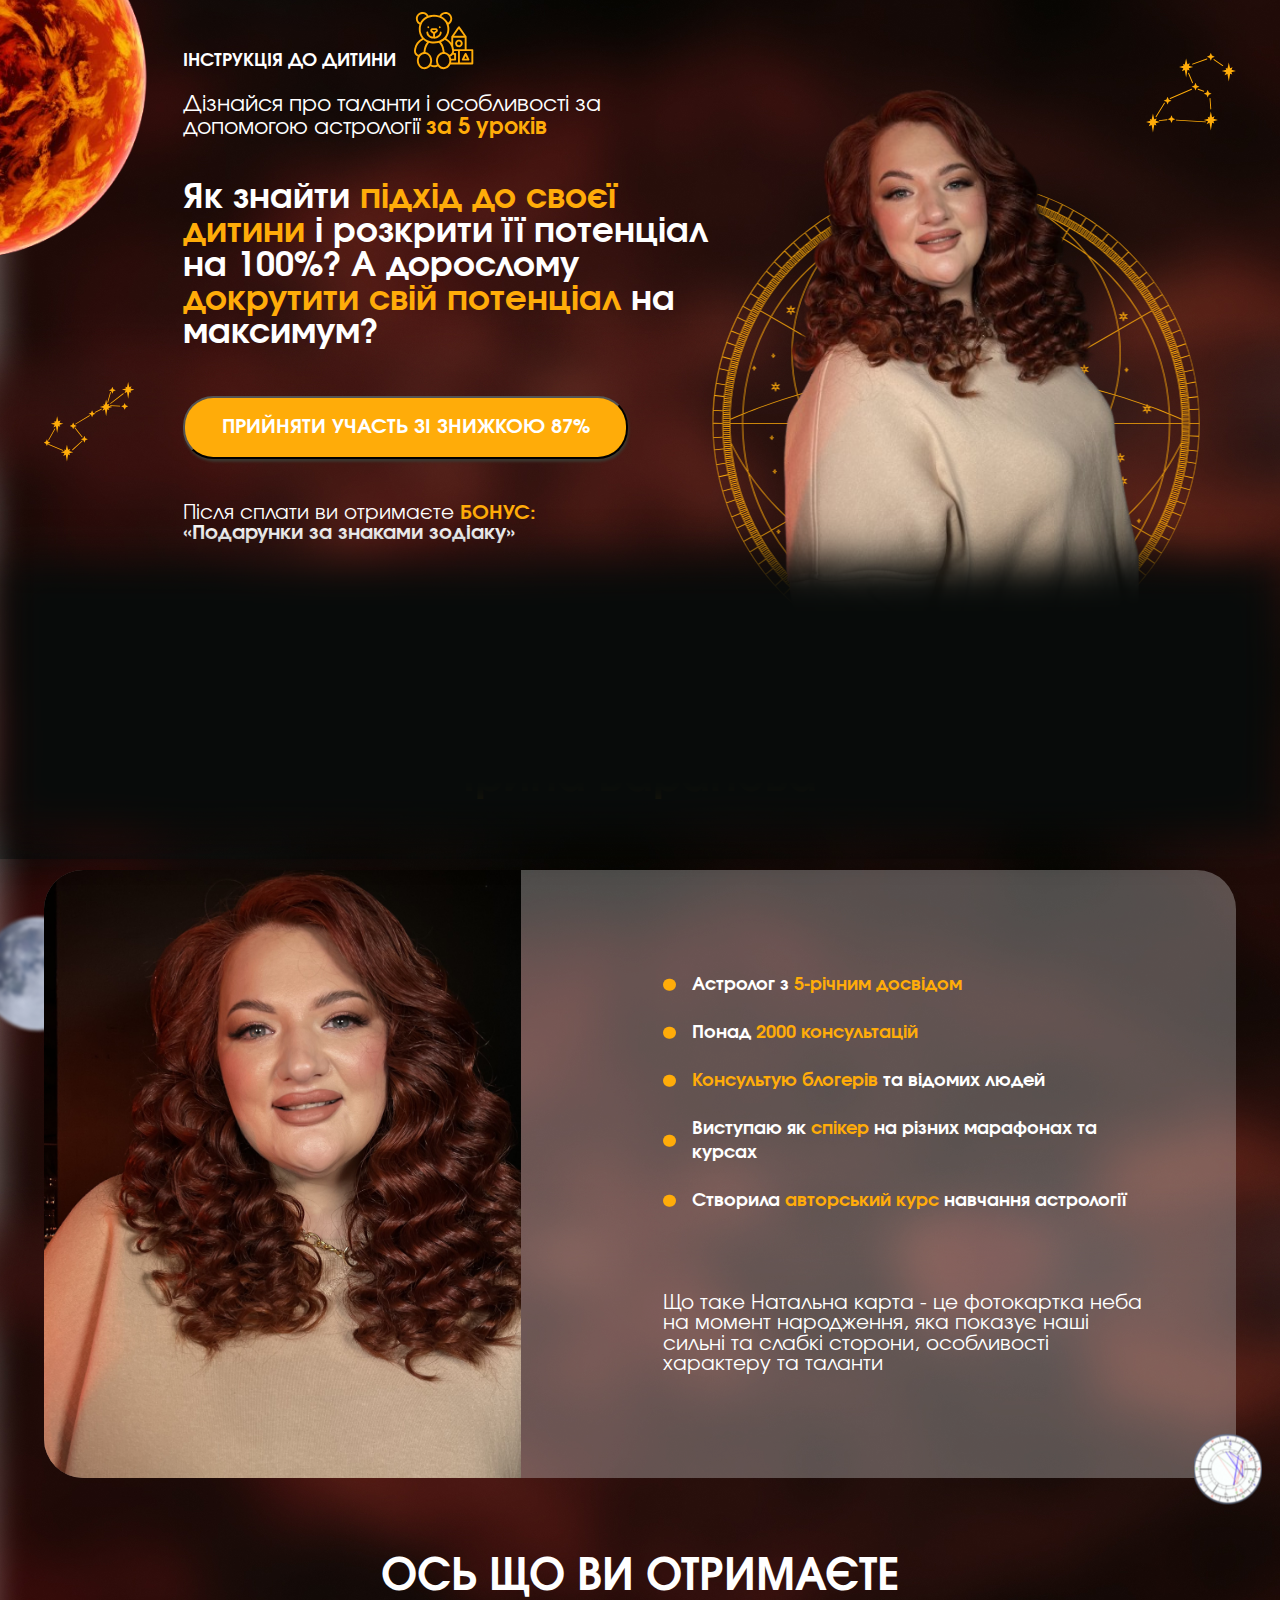
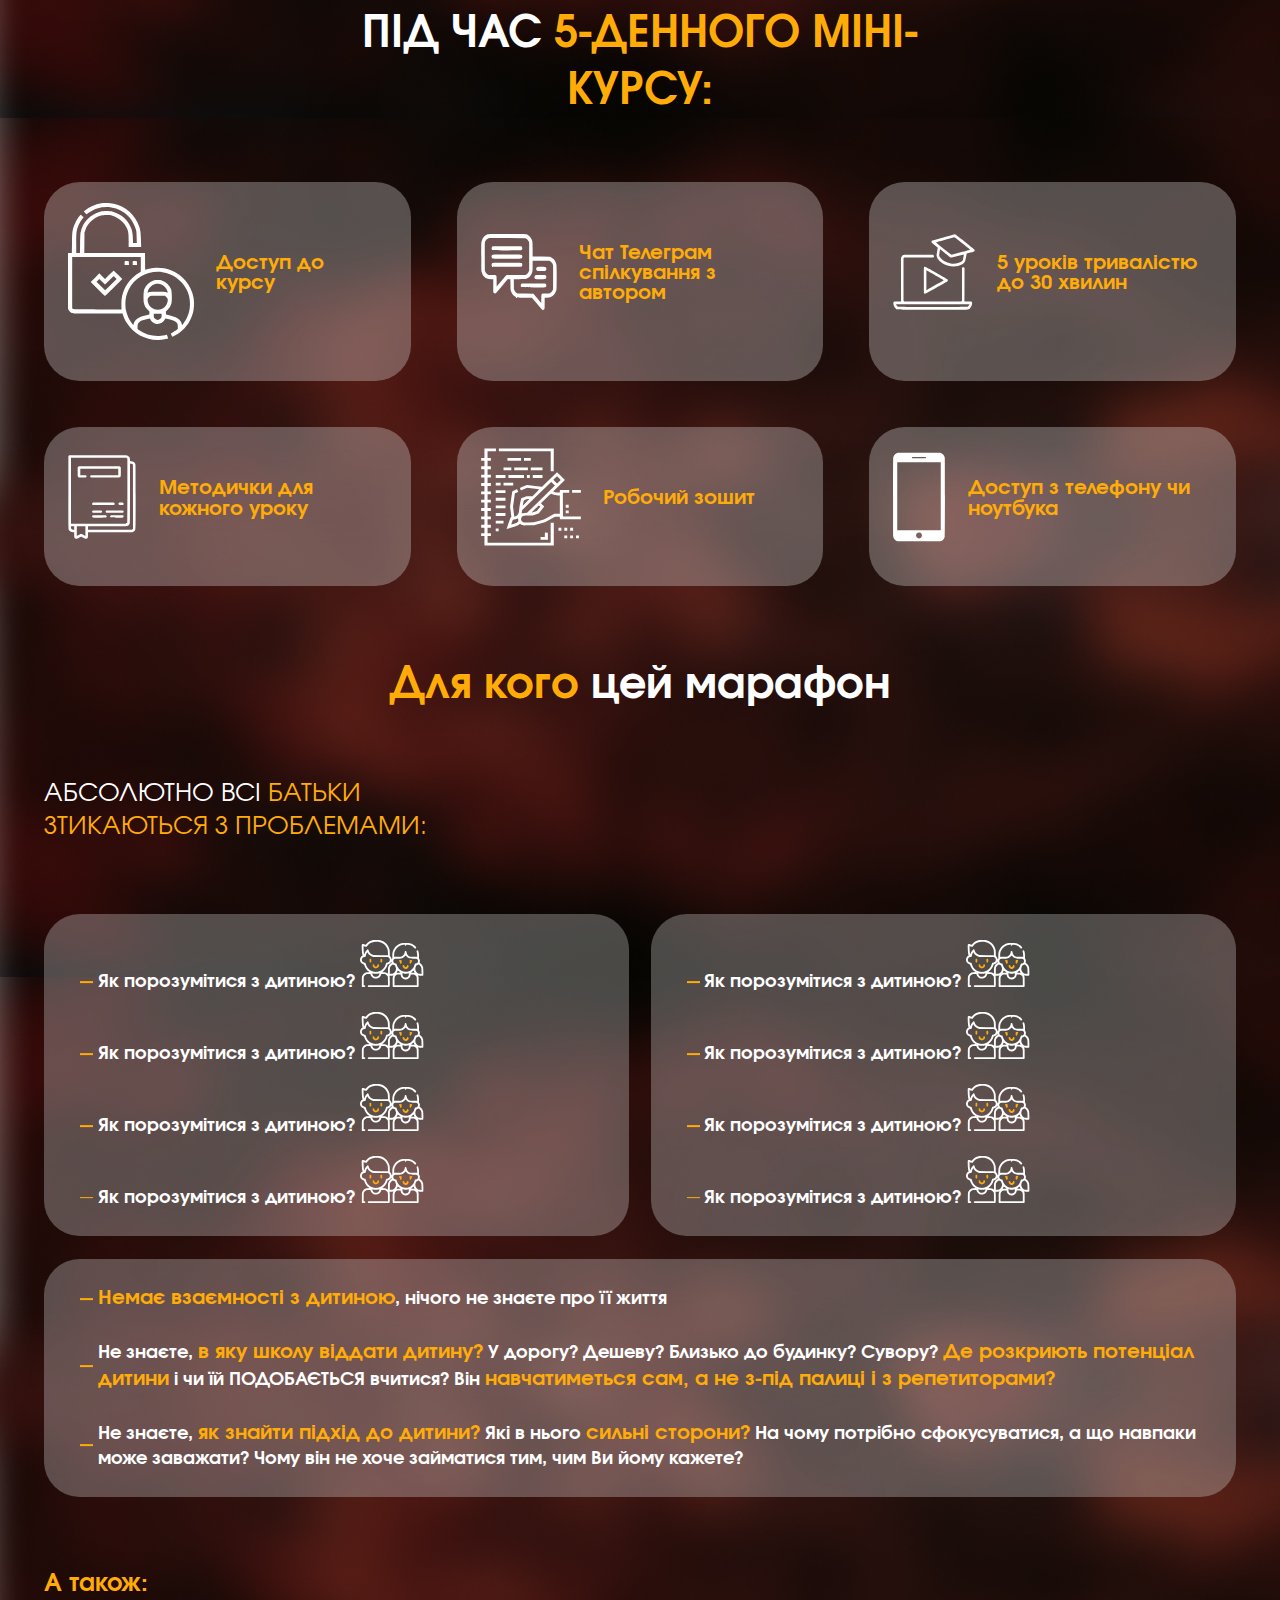
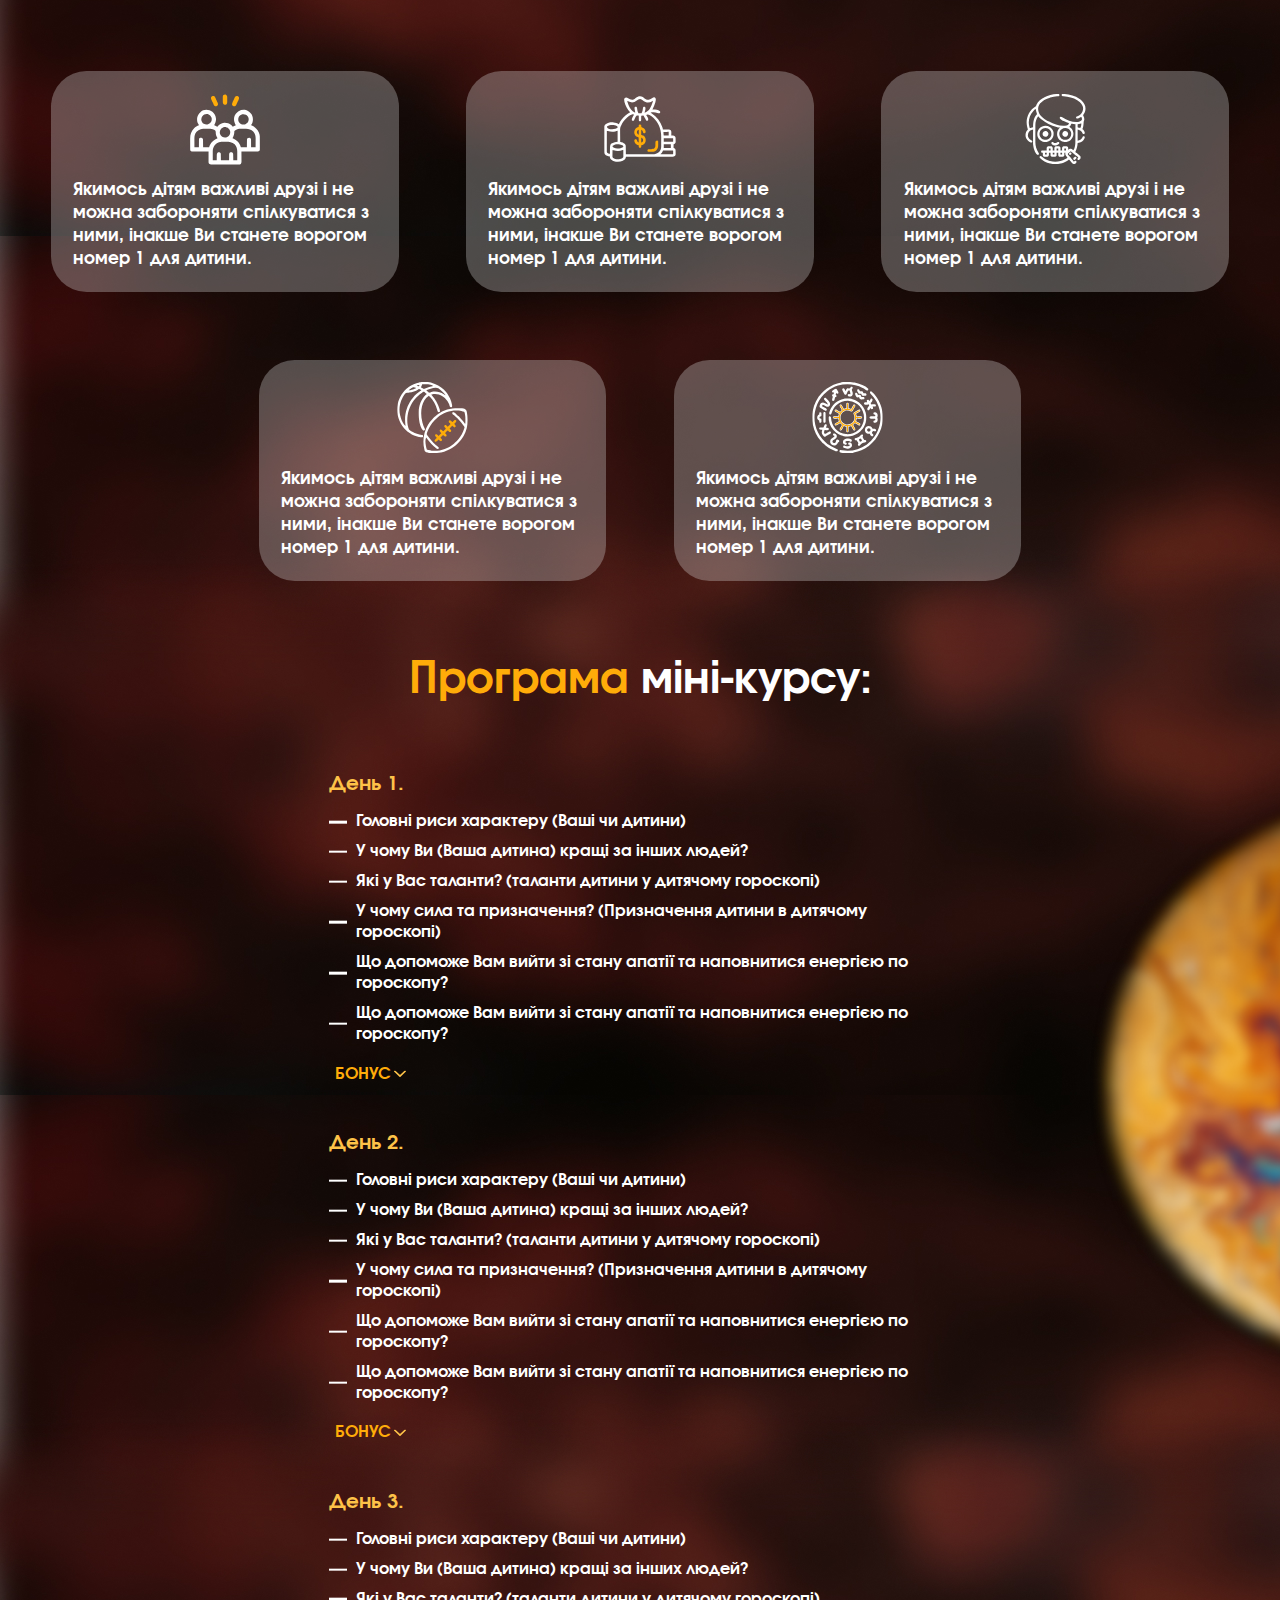
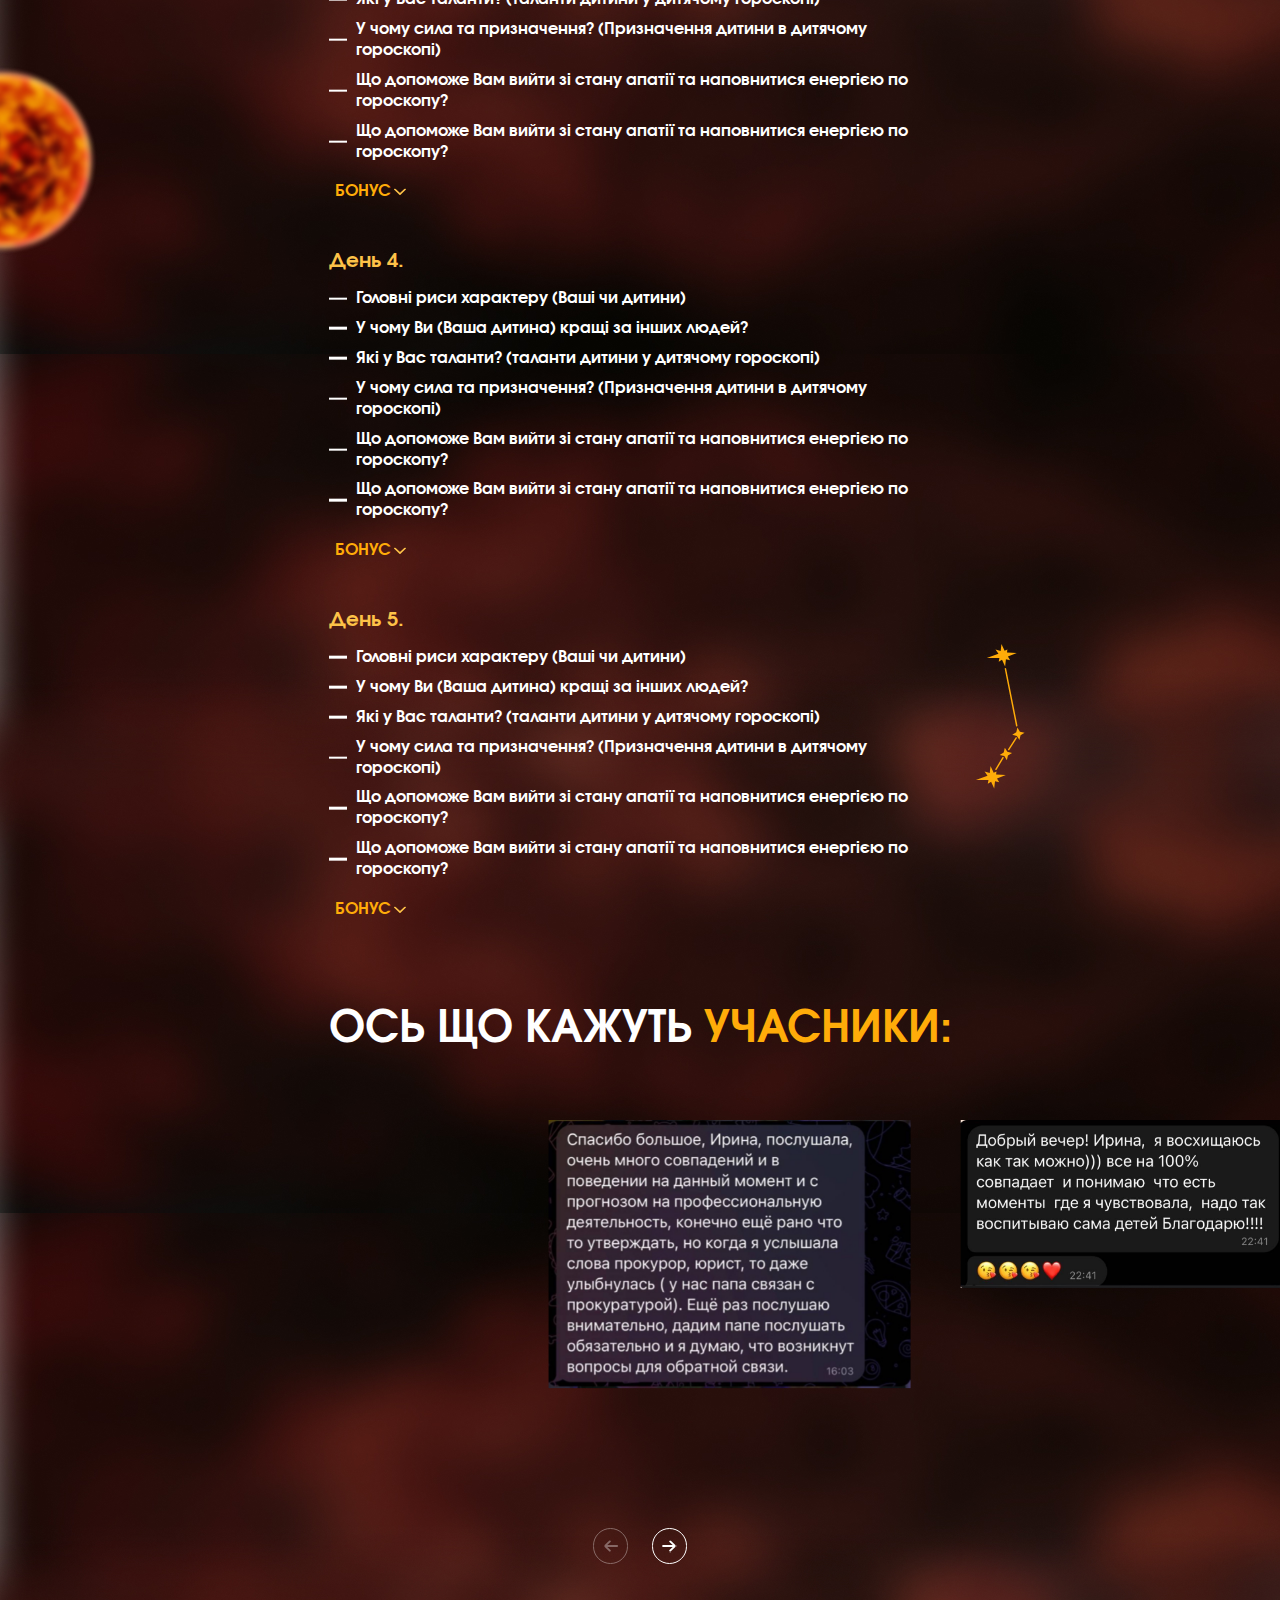
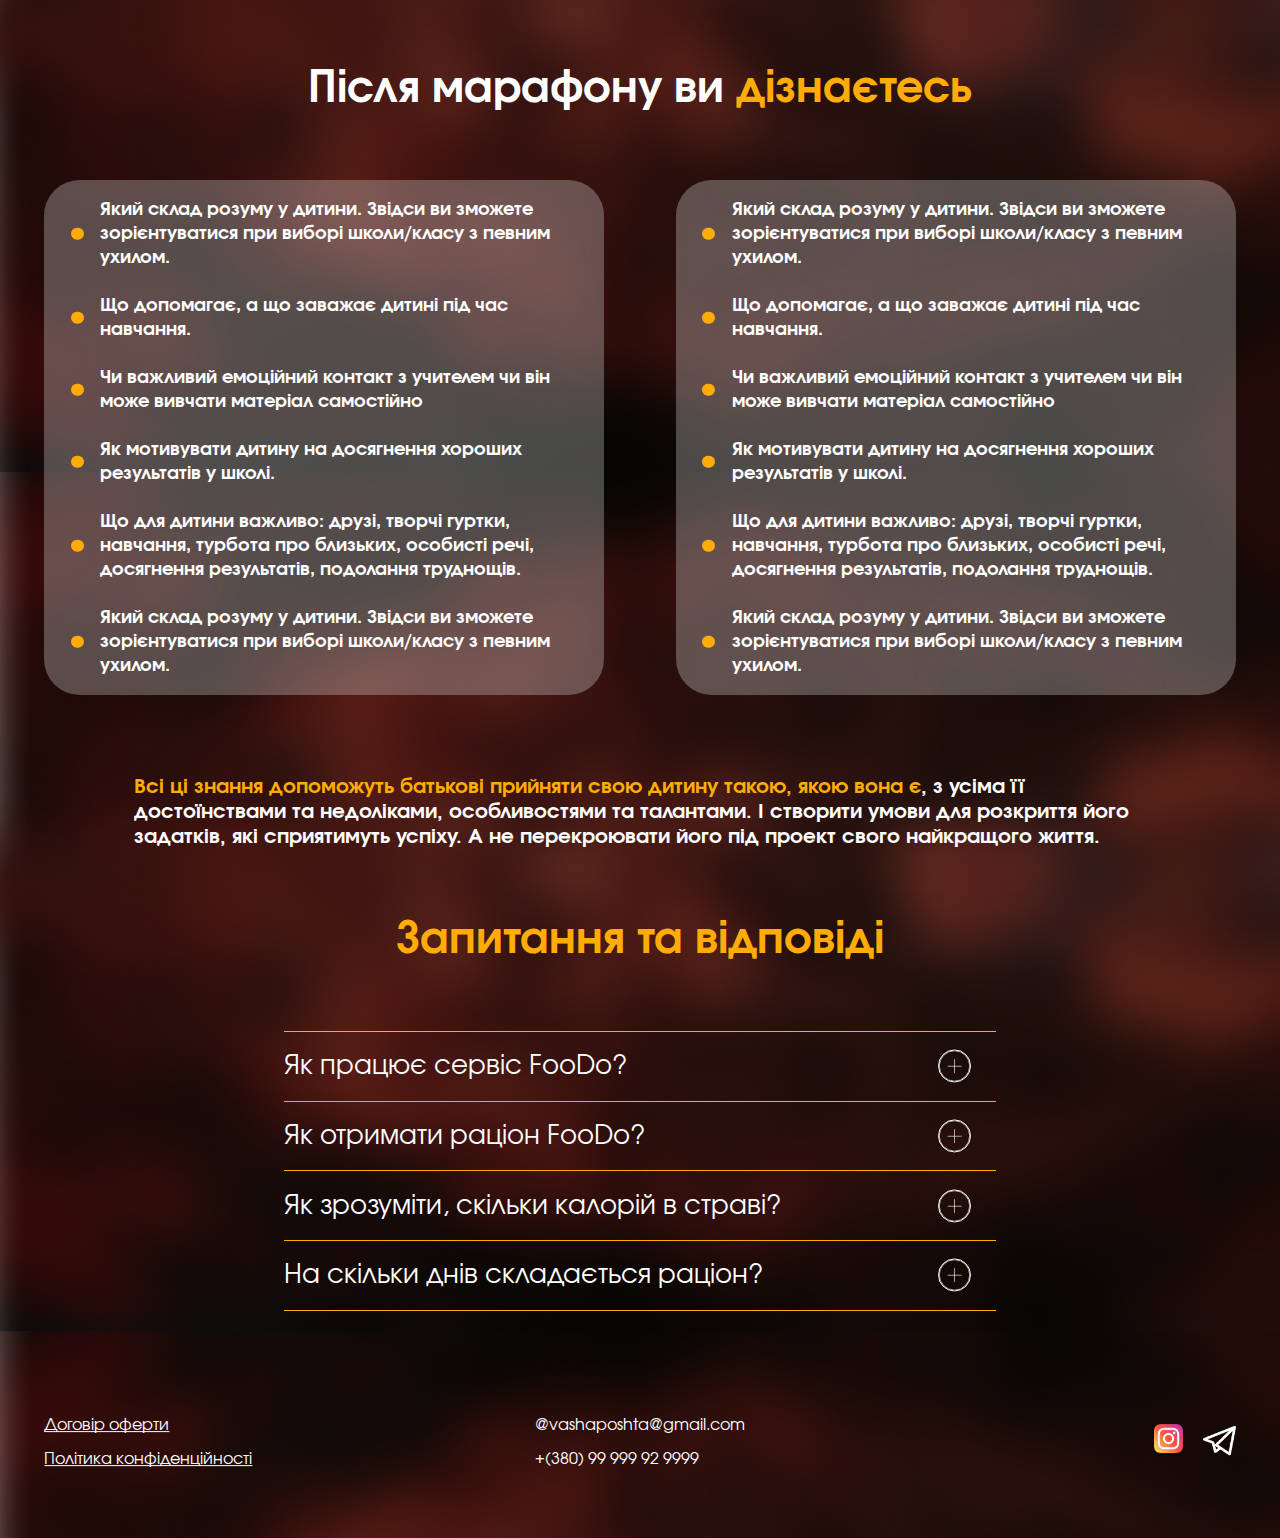
==== index.html @ 83df4f1c "astro site" ====
<!DOCTYPE html>
<html lang="ua">

<head>
    <meta charset="UTF-8">
    <meta name="viewport" content="width=device-width, initial-scale=1.0">
    <title>Як не заїдати емоції?</title>
    <link rel="stylesheet" href="./css/swiper.css">
    <link rel="stylesheet" href="./css/style.css">
</head>

<body>
    <div class="wrapper">

        <main class="main">
            <section class="head">
                <div class="container head__container">
                    <div class="head__content">
                        <div class="head__content-left">
                            <div class="head__content-left__top-text">
                                <span>
                                    Інструкція до дитини
                                </span>
                                <p>
                                    Дізнайся про таланти і особливості за допомогою астрології <strong>за 5
                                        уроків</strong>
                                </p>
                            </div>

                            <h1 class="head__title">
                                Як знайти <strong>підхід до своєї дитини</strong> і розкрити її потенціал на 100%?
                                А дорослому <strong>докрутити свій потенціал</strong> на максимум?
                            </h1>
                            <div class="button__wrapper head__button-wrapper head__button-wrapper--desk">
                                <button class="btn head__link-desk head__btn button--popup">
                                    ПРИЙНЯТИ УЧАСТЬ ЗІ ЗНИЖКОЮ 87%
                                </button>
                            </div>
                            <p class="head__bottom-content__text--desk">
                                Після сплати ви отримаєте <span>БОНУС:</span>
                                <strong>«Подарунки за знаками зодіаку»</strong>
                            </p>
                        </div>
                        <div class="head__content-right">
                            <img class="head__content-img" src="./img/head/photo.png" alt="bannerImg">
                        </div>
                    </div>
                    <div class="head__content-bottom__mobile">
                        <div class="button__wrapper head__button-wrapper head__button-wrapper--mobile">
                            <button class="btn head__link-desk head__btn button--popup">
                                ПРИЙНЯТИ УЧАСТЬ ЗІ ЗНИЖКОЮ 87%
                            </button>
                        </div>
                        <p class="head__bottom-content__text--mobile">
                            Після сплати ви отримаєте <span>БОНУС:</span>
                            <strong>«Подарунки за знаками зодіаку»</strong>
                        </p>
                    </div>
                </div>
            </section>
            <section id="about" class="about">
                <div class="container about__container">
                    <h2 class="title about__title ">
                        Автор курсу:
                        <strong>
                            Ірина Баранова
                        </strong>
                    </h2>
                    <div class="about__content">
                        <div class="about__content-left">
                            <img class="about__content-img" src="./img/about/IMG_0720 (1)-min.jpg" alt="who Img">
                        </div>
                        <div class="about__content-right">
                            <ul class="about__list">
                                <li class="about__list-item">
                                    Астролог з <strong>5-річним досвідом</strong>
                                </li>
                                <li class="about__list-item">
                                    Понад <strong>2000 консультацій</strong>
                                </li>
                                <li class="about__list-item">
                                    <strong>Консультую блогерів</strong> та відомих людей
                                </li>
                                <li class="about__list-item">
                                    Виступаю як <strong>спікер</strong> на різних марафонах та курсах
                                </li>
                                <li class="about__list-item">
                                    Створила <strong>авторський курс</strong> навчання астрології
                                </li>
                            </ul>
                            <p>
                                Що таке Натальна карта - це фотокартка неба на момент народження, яка показує наші
                                сильні та слабкі сторони, особливості характеру та таланти
                            </p>
                        </div>
                    </div>
                </div>
            </section>
            <section class="result">
                <div class="container result__container">
                    <h2 class="title result__title">
                        ОСЬ ЩО ВИ ОТРИМАЄТЕ ПІД ЧАС <strong>5-ДЕННОГО МІНІ-КУРСУ:</strong>
                    </h2>
                    <ul class="result__list">
                        <li class="result__list-item">
                            <div class="result__list-item__img">
                                <img src="./img/result/result1.svg" alt="icon">
                            </div>
                            <h4 class="result__list-item__title">
                                Доступ до курсу
                            </h4>
                        </li>
                        <li class="result__list-item">
                            <div class="result__list-item__img">
                                <img src="./img/result/result2.svg" alt="icon">
                            </div>
                            <h4 class="result__list-item__title">
                                Чат Телеграм спілкування з автором
                            </h4>
                        </li>
                        <li class="result__list-item">
                            <div class="result__list-item__img">
                                <img src="./img/result/result3.svg" alt="icon">
                            </div>
                            <h4 class="result__list-item__title">
                                5 уроків тривалістю до 30 хвилин
                            </h4>
                        </li>
                        <li class="result__list-item">
                            <div class="result__list-item__img">
                                <img src="./img/result/result4.svg" alt="icon">
                            </div>
                            <h4 class="result__list-item__title">
                                Методички для кожного уроку
                            </h4>
                        </li>
                        <li class="result__list-item">

                            <div class="result__list-item__img">
                                <img src="./img/result/result5.svg" alt="icon">
                            </div>
                            <h4 class="result__list-item__title">
                                Робочий зошит
                            </h4>
                        </li>
                        <li class="result__list-item">

                            <div class="result__list-item__img">
                                <img src="./img/result/result6.svg" alt="icon">
                            </div>
                            <h4 class="result__list-item__title">
                                Доступ з телефону чи ноутбука
                            </h4>
                        </li>
                    </ul>
                </div>
            </section>
            <section class="who ">
                <div class="container who__container">
                    <h2 class="title">
                        <strong>Для кого</strong> цей марафон
                    </h2>
                    <p class="who__text-top">
                        АБСОЛЮТНО ВСІ <strong>БАТЬКИ ЗТИКАЮТЬСЯ З <span>ПРОБЛЕМАМИ:</span></strong>
                    </p>
                    <div class="who__content">
                        <div class="who__content-block">
                            <ul class="who__content-block-list">
                                <li>
                                    <span>
                                        Як порозумітися з дитиною?
                                    </span>
                                    <img src="./img/problems/problems1.svg" alt="icon">
                                </li>
                                <li>
                                    <span>
                                        Як порозумітися з дитиною?
                                    </span>
                                    <img src="./img/problems/problems1.svg" alt="icon">
                                </li>
                                <li>
                                    <span>
                                        Як порозумітися з дитиною?
                                    </span>
                                    <img src="./img/problems/problems1.svg" alt="icon">
                                </li>
                                <li>
                                    <span>
                                        Як порозумітися з дитиною?
                                    </span>
                                    <img src="./img/problems/problems1.svg" alt="icon">
                                </li>
                            </ul>
                        </div>
                        <div class="who__content-block">
                            <ul class="who__content-block-list">
                                <li>
                                    <span>
                                        Як порозумітися з дитиною?
                                    </span>
                                    <img src="./img/problems/problems1.svg" alt="icon">
                                </li>
                                <li>
                                    <span>
                                        Як порозумітися з дитиною?
                                    </span>
                                    <img src="./img/problems/problems1.svg" alt="icon">
                                </li>
                                <li>
                                    <span>
                                        Як порозумітися з дитиною?
                                    </span>
                                    <img src="./img/problems/problems1.svg" alt="icon">
                                </li>
                                <li>
                                    <span>
                                        Як порозумітися з дитиною?
                                    </span>
                                    <img src="./img/problems/problems1.svg" alt="icon">
                                </li>
                            </ul>
                        </div>
                        <div class="who__content-block who__content-block-cancel who__content-block--full">
                            <ul>
                                <li>
                                    <span>
                                        <strong>Немає  взаємності з дитиною</strong>, нічого не знаєте про її життя
                                    </span>
                                </li>
                                <li>
                                    <span>
                                        Не знаєте, <strong>в яку школу віддати дитину?</strong> У дорогу? Дешеву?
                                        Близько до будинку? Сувору? <strong>Де розкриють потенціал дитини</strong> і чи їй ПОДОБАЄТЬСЯ вчитися? Він <strong>навчатиметься сам, а не
                                            з-під палиці і з репетиторами?</strong>
                                    </span>
                                </li>
                                <li>
                                    <span>
                                        Не знаєте, <strong>як знайти підхід до дитини?</strong> Які в нього <strong>сильні сторони?</strong> На чому потрібно сфокусуватися, а що навпаки може заважати? Чому він не хоче займатися тим, чим Ви йому кажете?
                                    </span>
                                </li>
                            </ul>
                        </div>
                    </div>
                    <div class="who__content-bottom">
                        <span class="who__content-bottom-text__top">А також:</span>
                         <ul class="who__content-bottom__list">
                                 <li class="who__content-bottom__list-item">
                                     <div class="who__content-bottom__list-item__img">
                                        <img src="./img/icons/problem1.svg" alt="icon">
                                     </div>
                                     <p>
                                         Якимось дітям важливі друзі і не можна забороняти спілкуватися з ними, інакше Ви станете ворогом номер 1 для дитини.
                                     </p>
                                 </li>
                                 <li class="who__content-bottom__list-item">
                                    <div class="who__content-bottom__list-item__img">
                                       <img src="./img/icons/problem2.svg" alt="icon">
                                    </div>
                                    <p>
                                        Якимось дітям важливі друзі і не можна забороняти спілкуватися з ними, інакше Ви станете ворогом номер 1 для дитини.
                                    </p>
                                </li>
                                <li class="who__content-bottom__list-item">
                                    <div class="who__content-bottom__list-item__img">
                                       <img src="./img/icons/problem3.svg" alt="icon">
                                    </div>
                                    <p>
                                        Якимось дітям важливі друзі і не можна забороняти спілкуватися з ними, інакше Ви станете ворогом номер 1 для дитини.
                                    </p>
                                </li>
                                <li class="who__content-bottom__list-item">
                                    <div class="who__content-bottom__list-item__img">
                                       <img src="./img/icons/problem4.svg" alt="icon">
                                    </div>
                                    <p>
                                        Якимось дітям важливі друзі і не можна забороняти спілкуватися з ними, інакше Ви станете ворогом номер 1 для дитини.
                                    </p>
                                </li>
                                <li class="who__content-bottom__list-item">
                                    <div class="who__content-bottom__list-item__img">
                                       <img src="./img/icons/problem5.svg" alt="icon">
                                    </div>
                                    <p>
                                        Якимось дітям важливі друзі і не можна забороняти спілкуватися з ними, інакше Ви станете ворогом номер 1 для дитини.
                                    </p>
                                </li>
                         </ul>
                     </div>
                </div>
            </section>
            <section class="program ">
                <div class="container">
                    <h2 class="title program__title">
                        <strong>Програма</strong>
                        міні-курсу:
                    </h2>
                    <ul class="program__list">
                        <li class="program__list-item">
                            <div class="program__list-item__text">
                                    <span class="program__list-item__text-lesson">День 1.</span>
                                <ul class="program__list-item__text-list">
                                    <li class="program__list-item__text-list__item">
                                        Головні риси характеру (Ваші чи дитини)
                                    </li>
                                    <li class="program__list-item__text-list__item">
                                        У чому Ви (Ваша дитина) кращі за інших людей?
                                    </li>
                                    <li class="program__list-item__text-list__item">
                                        Які у Вас таланти? (таланти дитини у дитячому гороскопі)
                                    </li>
                                    <li class="program__list-item__text-list__item">
                                        У чому сила та призначення? (Призначення дитини в дитячому гороскопі)
                                    </li>
                                    <li class="program__list-item__text-list__item">
                                        Що допоможе Вам вийти зі стану апатії та наповнитися енергією по гороскопу?
                                    </li>
                                    <li class="program__list-item__text-list__item">
                                        Що допоможе Вам вийти зі стану апатії та наповнитися енергією по гороскопу?
                                    </li>
                                </ul>
                                <div class="program__list-item__bottom">
                                    <button class="program__list-item__btn">БОНУС</button>
                                    <ul class="drop__list-item__text-list">
                                        <li class="program__list-item__text-list__item">
                                            Які сфери життя будуть приносити Вам успіх? Бізнес, друзі, нові навчання або поїздки закордон?
                                        </li>
                                        <li class="program__list-item__text-list__item">
                                            Що робити, щоб покращити життя або вирости в доході у 10 разів відповідно до астрології?
                                        </li>
                                    </ul>
                                </div>
                            </div>
                        </li>
                        <li class="program__list-item">
                            <div class="program__list-item__text">
                                    <span class="program__list-item__text-lesson">День 2.</span>
                                <ul class="program__list-item__text-list">
                                    <li class="program__list-item__text-list__item">
                                        Головні риси характеру (Ваші чи дитини)
                                    </li>
                                    <li class="program__list-item__text-list__item">
                                        У чому Ви (Ваша дитина) кращі за інших людей?
                                    </li>
                                    <li class="program__list-item__text-list__item">
                                        Які у Вас таланти? (таланти дитини у дитячому гороскопі)
                                    </li>
                                    <li class="program__list-item__text-list__item">
                                        У чому сила та призначення? (Призначення дитини в дитячому гороскопі)
                                    </li>
                                    <li class="program__list-item__text-list__item">
                                        Що допоможе Вам вийти зі стану апатії та наповнитися енергією по гороскопу?
                                    </li>
                                    <li class="program__list-item__text-list__item">
                                        Що допоможе Вам вийти зі стану апатії та наповнитися енергією по гороскопу?
                                    </li>
                                </ul>
                                <div class="program__list-item__bottom">
                                    <button class="program__list-item__btn">БОНУС</button>
                                    <ul class="drop__list-item__text-list">
                                        <li class="program__list-item__text-list__item">
                                            Які сфери життя будуть приносити Вам успіх? Бізнес, друзі, нові навчання або поїздки закордон?
                                        </li>
                                        <li class="program__list-item__text-list__item">
                                            Що робити, щоб покращити життя або вирости в доході у 10 разів відповідно до астрології?
                                        </li>
                                    </ul>
                                </div>
                            </div>
                        </li>
                        <li class="program__list-item">
                            <div class="program__list-item__text">
                                    <span class="program__list-item__text-lesson">День 3.</span>
                                <ul class="program__list-item__text-list">
                                    <li class="program__list-item__text-list__item">
                                        Головні риси характеру (Ваші чи дитини)
                                    </li>
                                    <li class="program__list-item__text-list__item">
                                        У чому Ви (Ваша дитина) кращі за інших людей?
                                    </li>
                                    <li class="program__list-item__text-list__item">
                                        Які у Вас таланти? (таланти дитини у дитячому гороскопі)
                                    </li>
                                    <li class="program__list-item__text-list__item">
                                        У чому сила та призначення? (Призначення дитини в дитячому гороскопі)
                                    </li>
                                    <li class="program__list-item__text-list__item">
                                        Що допоможе Вам вийти зі стану апатії та наповнитися енергією по гороскопу?
                                    </li>
                                    <li class="program__list-item__text-list__item">
                                        Що допоможе Вам вийти зі стану апатії та наповнитися енергією по гороскопу?
                                    </li>
                                </ul>
                                <div class="program__list-item__bottom">
                                    <button class="program__list-item__btn">БОНУС</button>
                                    <ul class="drop__list-item__text-list">
                                        <li class="program__list-item__text-list__item">
                                            Які сфери життя будуть приносити Вам успіх? Бізнес, друзі, нові навчання або поїздки закордон?
                                        </li>
                                        <li class="program__list-item__text-list__item">
                                            Що робити, щоб покращити життя або вирости в доході у 10 разів відповідно до астрології?
                                        </li>
                                    </ul>
                                </div>
                            </div>
                        </li>
                        <li class="program__list-item">
                            <div class="program__list-item__text">
                                    <span class="program__list-item__text-lesson">День 4.</span>
                                <ul class="program__list-item__text-list">
                                    <li class="program__list-item__text-list__item">
                                        Головні риси характеру (Ваші чи дитини)
                                    </li>
                                    <li class="program__list-item__text-list__item">
                                        У чому Ви (Ваша дитина) кращі за інших людей?
                                    </li>
                                    <li class="program__list-item__text-list__item">
                                        Які у Вас таланти? (таланти дитини у дитячому гороскопі)
                                    </li>
                                    <li class="program__list-item__text-list__item">
                                        У чому сила та призначення? (Призначення дитини в дитячому гороскопі)
                                    </li>
                                    <li class="program__list-item__text-list__item">
                                        Що допоможе Вам вийти зі стану апатії та наповнитися енергією по гороскопу?
                                    </li>
                                    <li class="program__list-item__text-list__item">
                                        Що допоможе Вам вийти зі стану апатії та наповнитися енергією по гороскопу?
                                    </li>
                                </ul>
                                <div class="program__list-item__bottom">
                                    <button class="program__list-item__btn">БОНУС</button>
                                    <ul class="drop__list-item__text-list">
                                        <li class="program__list-item__text-list__item">
                                            Які сфери життя будуть приносити Вам успіх? Бізнес, друзі, нові навчання або поїздки закордон?
                                        </li>
                                        <li class="program__list-item__text-list__item">
                                            Що робити, щоб покращити життя або вирости в доході у 10 разів відповідно до астрології?
                                        </li>
                                    </ul>
                                </div>
                            </div>
                        </li>
                        <li class="program__list-item">
                            <div class="program__list-item__text">
                                    <span class="program__list-item__text-lesson">День 5.</span>
                                <ul class="program__list-item__text-list">
                                    <li class="program__list-item__text-list__item">
                                        Головні риси характеру (Ваші чи дитини)
                                    </li>
                                    <li class="program__list-item__text-list__item">
                                        У чому Ви (Ваша дитина) кращі за інших людей?
                                    </li>
                                    <li class="program__list-item__text-list__item">
                                        Які у Вас таланти? (таланти дитини у дитячому гороскопі)
                                    </li>
                                    <li class="program__list-item__text-list__item">
                                        У чому сила та призначення? (Призначення дитини в дитячому гороскопі)
                                    </li>
                                    <li class="program__list-item__text-list__item">
                                        Що допоможе Вам вийти зі стану апатії та наповнитися енергією по гороскопу?
                                    </li>
                                    <li class="program__list-item__text-list__item">
                                        Що допоможе Вам вийти зі стану апатії та наповнитися енергією по гороскопу?
                                    </li>
                                </ul>
                                <div class="program__list-item__bottom">
                                    <button class="program__list-item__btn">БОНУС</button>
                                    <ul class="drop__list-item__text-list">
                                        <li class="program__list-item__text-list__item">
                                            Які сфери життя будуть приносити Вам успіх? Бізнес, друзі, нові навчання або поїздки закордон?
                                        </li>
                                        <li class="program__list-item__text-list__item">
                                            Що робити, щоб покращити життя або вирости в доході у 10 разів відповідно до астрології?
                                        </li>
                                    </ul>
                                </div>
                            </div>
                        </li>
                    </ul>
                </div>
            </section>
            <section id="cases" class="cases">
                <div class="container cases__container">
                    <div class="title__wrapper">
                        <h2 class="title cases__title title__shine-left">
                            ОСЬ ЩО КАЖУТЬ <strong>УЧАСНИКИ:</strong>
                        </h2>
                    </div>
                </div>
                <div class="swiper__container">
                    <div class="swiper swiper--reviews">
                        <div class="swiper-wrapper">
                            <div class="swiper-slide cases__img">
                                <img src="./img/reviews/image 1.jpg" alt="review">
                            </div>
                            <div class="swiper-slide cases__img">
                                <img src="./img/reviews/image2.jpg" alt="review">
                            </div>
                            <div class="swiper-slide cases__img">
                                <img src="./img/reviews/image 1.jpg" alt="review">
                            </div>
                            <div class="swiper-slide cases__img">
                                <img src="./img/reviews/image 1.jpg" alt="review">
                            </div>
                            <div class="swiper-slide cases__img">
                                <img src="./img/reviews/image 1.jpg" alt="review">
                            </div>
                            <div class="swiper-slide cases__img">
                                <img src="./img/reviews/image 1.jpg" alt="review">
                            </div>
                        </div>
                    </div>
                    <div class="swiper__buttons">
                        <div class="swiper__buttons-wrapper">
                            <div class="swiper-button-next"></div>
                            <div class="swiper-button-prev"></div>
                        </div>
                    </div>
                </div>
            </section>
            <section class="after">
                <div class="container after__container">
                    <h2 class="title after__title">
                        Після марафону ви
                        <strong>дізнаєтесь</strong>
                    </h2>
                    <div class="after__content">
                        <ul class="after__list">
                            <li class="after__list-item">
                                Який склад розуму у дитини. Звідси ви зможете зорієнтуватися при виборі школи/класу з певним ухилом.
                            </li>
                            <li class="after__list-item">
                                Що допомагає, а що заважає дитині під час навчання.
                            </li>
                            <li class="after__list-item">
                                Чи важливий емоційний контакт з учителем чи він може вивчати матеріал самостійно
                            </li>
                            <li class="after__list-item">
                                Як мотивувати дитину на досягнення хороших результатів у школі.
                            </li>
                            <li class="after__list-item">
                                Що для дитини важливо: друзі, творчі гуртки, навчання, турбота про близьких, особисті речі, досягнення результатів, подолання труднощів.
                            </li>
                            <li class="after__list-item">
                                Який склад розуму у дитини. Звідси ви зможете зорієнтуватися при виборі школи/класу з певним ухилом.
                            </li>
                        </ul>
                        <ul class="after__list">
                            <li class="after__list-item">
                                Який склад розуму у дитини. Звідси ви зможете зорієнтуватися при виборі школи/класу з певним ухилом.
                            </li>
                            <li class="after__list-item">
                                Що допомагає, а що заважає дитині під час навчання.
                            </li>
                            <li class="after__list-item">
                                Чи важливий емоційний контакт з учителем чи він може вивчати матеріал самостійно
                            </li>
                            <li class="after__list-item">
                                Як мотивувати дитину на досягнення хороших результатів у школі.
                            </li>
                            <li class="after__list-item">
                                Що для дитини важливо: друзі, творчі гуртки, навчання, турбота про близьких, особисті речі, досягнення результатів, подолання труднощів.
                            </li>
                            <li class="after__list-item">
                                Який склад розуму у дитини. Звідси ви зможете зорієнтуватися при виборі школи/класу з певним ухилом.
                            </li>
                        </ul>
                    </div>
                    <p class="after__text">
                        <strong>Всі ці знання допоможуть батькові прийняти свою дитину такою, якою вона є</strong>, з усіма її достоїнствами та недоліками, особливостями та талантами. І створити умови для розкриття його задатків, які сприятимуть успіху. А не перекроювати його під проект свого найкращого життя.
                    </p>
                </div>
            </section>
            <section class="faq">
                <div class="container faq__container">
                    <div class="title__wrapper">
                        <h2 class="title faq__title">
                            Запитання та відповіді 
                        </h2>
                        <div class="accordeon">
                            <div class="accordeon__wrapper">
                                <button class="accordion">Як працює сервіс FooDo?</button>
                                <div class="panel" >
                                    <p>
                                        Наш сервіс працює на основі штучного інтелекту. Це дозволяє швидко обробляти
                                        вказану вами при реєстрації інформацію та співставляти її з базою страв, що вже
                                        завантажена до системи. Далі FooDo розподіляє підходящі страви на кожен день з
                                        урахуванням часу прийому їжі та вашої активності.&nbsp;
                                    </p>
                                </div>
                            </div>
                            <div class="accordeon__wrapper">
                                <button class="accordion">Як отримати раціон FooDo?</button>
                                <div class="panel">
                                    <p>
                                        Наш сервіс працює на основі штучного інтелекту. Це дозволяє швидко обробляти
                                        вказану вами при реєстрації інформацію та співставляти її з базою страв, що вже
                                        завантажена до системи. Далі FooDo розподіляє підходящі страви на кожен день з
                                        урахуванням часу прийому їжі та вашої активності.&nbsp;
                                    </p>
                                </div>
                            </div>
                            <div class="accordeon__wrapper">
                                <button class="accordion">Як зрозуміти, скільки калорій в страві?</button>
                                <div class="panel">
                                    <p>
                                        Наш сервіс працює на основі штучного інтелекту. Це дозволяє швидко обробляти
                                        вказану вами при реєстрації інформацію та співставляти її з базою страв, що вже
                                        завантажена до системи. Далі FooDo розподіляє підходящі страви на кожен день з
                                        урахуванням часу прийому їжі та вашої активності.&nbsp;
                                    </p>
                                </div>
                            </div>
                            <div class="accordeon__wrapper">
                                <button class="accordion">На скільки днів складається раціон?</button>
                                <div class="panel">
                                    <p>
                                        Наш сервіс працює на основі штучного інтелекту. Це дозволяє швидко обробляти
                                        вказану вами при реєстрації інформацію та співставляти її з базою страв, що вже
                                        завантажена до системи. Далі FooDo розподіляє підходящі страви на кожен день з
                                        урахуванням часу прийому їжі та вашої активності.&nbsp;
                                    </p>
                                </div>
                            </div>
                        </div>
                    </div>
                </div>
            </section>
        </main>
<footer class="footer">
            <div class="container">
                <div class="footer__content">
                    <div class="footer__contacts">
                        <a class="footer__link" target="_blank" href="./offer.html">Договір оферти</a>
                        <a class="footer__link" target="_blank" href="./confidencial.html">Політика конфіденційності</a>
                    </div>
                    <div class="contacts">
                        <a href="mailto:vashaposhta@gmail.com">@vashaposhta@gmail.com</a>
                        <a href="tel:+380999999299999">+(380) 99 999 92 9999</a>
                    </div>
                    <div class="social__networks">
                        <a href="https://instagram.com/rubinails_academy?igshid=MzRlODBiNWFlZA=="
                            class="social__network-link">
                            <img class="social__networks-img" src="./img/inst.png" alt="Instagram">
                        </a>
                        <a href="https://t.me/rubinails_academy" class="social__network-link">
                            <img class="social__networks-img" src="./img/telegram.png" alt="telegram">
                        </a>
                    </div>
                </div>
            </div>
            <div class="modal">

            </div>
        </footer> 
    </div>
    <script defer src="./js/swiper.js"></script>
    <script defer src="./js/script.js"></script>
</body>

</html>
---- css/style.css ----
/*Обнулення*/
html,
body,
div,
span,
applet,
object,
iframe,
h1,
h2,
h3,
h4,
h5,
h6,
p,
blockquote,
pre,
a,
abbr,
acronym,
address,
big,
cite,
code,
del,
dfn,
em,
font,
img,
ins,
kbd,
q,
s,
samp,
small,
strike,
strong,
sub,
sup,
tt,
var,
b,
u,
i,
center,
dl,
dt,
dd,
ol,
ul,
li,
fieldset,
form,
label,
legend,
table,
caption,
tbody,
tfoot,
thead,
tr,
th,
td {
    margin: 0;
    padding: 0;
    border: 0;
    outline: 0;
    font-size: 100%;
    vertical-align: baseline;
    background: transparent;
}

* {
    box-sizing: border-box;
}

a {
    text-decoration: none;
}

:root {
    --black: #2F2F2F;
    --orange: #FDC248;
    --white: #FFFFFF;
}


@font-face {
    font-family: 'Evolventa';
    font-weight: 400;
    font-style: normal;
    src: url('../fonts/Evolventa-Regular-BF63c0b29a31dbb.woff') format('woff');
}

@font-face {
    font-family: 'Evolventa';
    font-weight: 400;
    font-style: normal;
    src: url('../fonts/Evolventa-Regular-BF63c0b29a31dbb.woff2') format('woff2');
}

@font-face {
    font-family: 'Evolventa';
    font-weight: 400;
    font-style: normal;
    src: url('../fonts/Evolventa-Regular-BF63c0b299b11fc.otf') format('otf');
}

@font-face {
    font-family: 'Evolventa';
    font-weight: 400;
    font-style: normal;
    src: url('../fonts/Evolventa-Regular-BF63c0b29a31dbb.ttf') format('ttf');
}

@font-face {
    font-family: 'Evolventa';
    font-weight: 700;
    font-style: normal;
    src: url('../fonts/Evolventa-Bold-BF63c0b29a3afd5.woff2') format('woff2');
}

@font-face {
    font-family: 'Evolventa';
    font-weight: 700;
    font-style: normal;
    src: url('../fonts/Evolventa-Bold-BF63c0b29a0a013.otf') format('otf');
}

@font-face {
    font-family: 'Evolventa';
    font-weight: 700;
    font-style: normal;
    src: url('../fonts/Evolventa-Bold-BF63c0b29a3afd5.ttf') format('ttf');
}

@font-face {
    font-family: 'Evolventa';
    font-weight: 700;
    font-style: normal;
    src: url('../fonts/Evolventa-Bold-BF63c0b29a3afd5.woff') format('woff');
}


.head__button-wrapper--mobile,
.head__bottom-content__text--mobile {
    display: none;
}

body {
    line-height: 1;
    height: 100vh;
    background-color: var(--black);
}

.body-block {
    overflow: hidden;
}

.body--lock {
    overflow: hidden;
}



.wrapper {
    position: relative;
    min-height: 100%;
    display: flex;
    flex-direction: column;
}

.main {
    flex: 1 1 auto;
}

ol,
ul {
    list-style: none;
}

blockquote,
q {
    quotes: none;
}

:focus {
    outline: 0;
}

ins {
    text-decoration: none;
}

del {
    text-decoration: line-through;
}

table {
    border-collapse: collapse;
    border-spacing: 0;
}


body {
    font-family: 'Evolventa', sans-serif;
}

.scroll--block {
    height: 100%;
    overflow-y: scroll;
    position: fixed;
    width: 100%;
}

.back-rotate::before {
    transform: rotate(180deg);
}

body {
    line-height: 1;
    height: 100vh;
}


.wrapper {
    display: flex;
    flex-direction: column;
}

img {
    max-width: 100%;
    object-fit: cover;
    object-position: center;
}




html {
    font-size: calc(100vw / 1440 * 10);
}

/* @media (max-width: 1024px) {
    html {
        font-size: calc(100vw / 768 * 10);
    }
} */

@media (max-width: 767px) {
    html {
        font-size: calc(100vw / 375 * 10);
    }

    .main {
        flex: 0;
    }
}

/* @media (max-width: 500px) {
    html {
        font-size: calc(100vw / 375 * 10);
    }
} */

body {
    height: 100%;
}


:root {
    --orange: #ffac09;
    --blue: #042cff;
    --white: #fff;
    --black: #000;
}


:root {
    --font-family: "Evolventa", sans-serif;
    --second-family: "Ubuntu", sans-serif;
}

section {
    position: relative;
}

body {
    background-image: url('../img/back2.jpg');
    /* background-size: contain; */
    background-repeat: repeat-y;
}

.head {
    position: relative;
    overflow: hidden;
}


.head::after {
    content: '';
    position: absolute;
    left: -32.7rem;
    top: -12rem;
    z-index: 5;
    width: 57.7rem;
    height: 43.3rem;
    background-image: url('../img/head/mars.png');
    background-position: center;
    background-repeat: no-repeat;
    background-size: cover;
}

.head__container {
    position: relative;
}

.head__container::after {
    content: '';
    position: absolute;
    left: 5rem;
    bottom: 18rem;
    width: 10.1rem;
    height: 9rem;
    background-image: url('../img/icons/Dawn.svg');
    background-position: center;
    background-repeat: no-repeat;
    background-size: cover;
}

.head__container::before {
    content: '';
    position: absolute;
    right: 5rem;
    top: 6rem;
    width: 10.1rem;
    height: 9rem;
    background-image: url('../img/icons/Dawn2.svg');
    background-position: center;
    background-repeat: no-repeat;
    background-size: cover;
}

.container {
    max-width: 144rem;
    margin: 0 auto;
    padding: 0 5rem;
    position: relative;
}

.head__content {
    display: flex;
}

.head__container {
    padding-left: 20.6rem;
}

.head__content-left {
    max-width: 59.5rem;
}

.head__content-left__top-text {
    margin-top: 6rem;
}

.head__content-left__top-text p {
    font-family: var(--font-family);
    font-weight: 400;
    font-size: 2.5rem;
    color: var(--white);
    margin-bottom: 5rem;
    margin-top: 2.5rem;
}

.head__content-left__top-text p strong {
    font-weight: 700;
    color: var(--orange);
}

.head__content-left__top-text span {
    position: relative;
    font-family: var(--font-family);
    font-weight: 700;
    font-size: 2rem;
    text-transform: uppercase;
    color: var(--white);
}

.head__content-left__top-text span::after {
    content: '';
    position: absolute;
    right: -8.8rem;
    bottom: 0;
    width: 6.8rem;
    height: 6.6rem;
    background-image: url('../img/head/bear.svg');
    background-position: center;
    background-repeat: no-repeat;
    background-size: cover;
}

.head__title {
    font-family: var(--font-family);
    font-weight: 700;
    font-size: 3.8rem;
    color: var(--white);
    margin-bottom: 5rem;
}

.head__title strong {
    color: var(--orange);
}


.btn {
    box-shadow: 0.1rem 0.3rem 0.3rem 0 #3c3831;
    border-radius: 3.4rem;
    padding: 1.8rem 4.1rem;
    font-family: var(--font-family);
    font-weight: 700;
    font-size: 2.3rem;
    color: var(--white);
    background: var(--orange);
    cursor: pointer;
}

.head__btn {
    margin-bottom: 5rem;
}

.head__bottom-content__text--desk {
    font-family: var(--font-family);
    font-weight: 400;
    font-size: 2.3rem;
    color: var(--white);
    max-width: 41.3rem;
    /* margin-bottom: 15.8rem; */
}

.head__bottom-content__text--desk span {
    font-weight: 700;
    color: var(--orange);
}

.head__bottom-content__text--desk strong {
    font-weight: 700;
}


.head__content-right {
    width: 54.9rem;
    height: 70rem;
    position: relative;
    text-align: center;
    overflow: hidden;
}

.head__content-right img {
    width: 41.2rem;
    height: 100%;
    position: relative;
    z-index: 2;
    bottom: -1rem;
}

.head__content-right::after {
    content: '';
    position: absolute;
    left: 0;
    right: 0;
    bottom: -5rem;
    border-radius: 100%;
    width: 54.9rem;
    height: 54.9rem;
    background-image: url('../img/icons/circle.svg');
    background-position: center;
    background-repeat: no-repeat;
    background-size: cover;
    animation: spin 40s linear infinite;
}

@keyframes spin {
    from {
        transform: rotate(0deg);
        /* Початкова позиція обертання */
    }

    to {
        transform: rotate(360deg);
        /* Завершальна позиція обертання */
    }
}






.about {
    position: relative;
    padding-top: 8rem;
}

.about::before {
    content: '';
    position: absolute;
    filter: blur(21.400001525878906px);
    background: #080b0a;
    left: 0;
    right: 0;
    z-index: 4;
    background-size: cover;
    background-repeat: no-repeat;
    height: 30.8rem;
    top: -7rem;
}

.about__container {
    position: relative;
}

.title {
    line-height: normal;
    text-align: center;
    margin: 0 auto;
    margin-bottom: 7rem;
    font-family: var(--font-family);
    font-weight: 700;
    font-size: 4.8rem;
    color: var(--white);
}

.about__title {

    max-width: 44rem;
}

.title strong {
    color: var(--orange);
}

.about__content {
    display: flex;
    justify-content: space-between;
    border-radius: 4.4rem;
    background: rgba(217, 217, 217, 0.34);
    position: relative;
    z-index: 2;
}

.about__container::before {
    content: '';
    position: absolute;
    left: -7.8rem;
    top: 13.3rem;
    z-index: 1;
    width: 24.3rem;
    height: 36.4rem;
    background-image: url('../img/about/moon.png');
    background-position: center;
    background-repeat: no-repeat;
    background-size: cover;
}

.about__container::after {
    content: '';
    position: absolute;
    right: 2rem;
    bottom: -4.2rem;
    z-index: 5;
    width: 7.7rem;
    height: 10.4rem;
    background-image: url('../img/about/card.png');
    background-position: center;
    background-repeat: no-repeat;
    background-size: cover;
}

.about__content-left {
    width: 40%;
    height: 68.4rem;
}

.about__content-img {
    border-radius: 4.4rem 0 0 4.4rem;
    height: 100%;
    width: 100%;
}

.about__content-right {
    padding: 4.6rem 4.6rem 4.6rem 0;
    margin-right: 5.4rem;
    max-width: 59rem;
    display: flex;
    flex-direction: column;
    justify-content: center;

}

.about__list,
.after__list {
    display: flex;
    flex-direction: column;
    gap: 2.7rem;
    margin-bottom: 9rem;
}

.about__list-item,
.after__list-item {
    font-family: var(--font-family);
    font-weight: 700;
    font-size: 2rem;
    line-height: normal;
    color: var(--white);
    padding-left: 3.3rem;
    position: relative;
}

.about__list-item::before,
.after__list-item::after {
    content: '';
    position: absolute;
    border-radius: 50%;
    height: 1.4rem;
    width: 1.4rem;
    left: 0;
    transform: translateY(-50%);
    top: 50%;
    background-color: var(--orange);
}

.about__list-item strong {
    color: var(--orange);
}

.about__content-right p {
    font-family: var(--font-family);
    font-weight: 400;
    font-size: 2.3rem;
    color: var(--white);
}

.about__content-right p strong {
    color: var(--orange);
}


.result {
    padding-top: 8rem;

}

.result__title {
    max-width: 67.6rem;
}

.result__list {
    display: grid;
    grid-template-columns: repeat(3, 1fr);
    gap: 5.2rem;
}

.result__list-item {
    background: rgba(217, 217, 217, 0.34);
    border-radius: 4rem;
    padding: 2.4rem 2.7rem 4.2rem 2.7rem;
    display: flex;
    align-items: center;
    gap: 2.5rem;
}

.result__list-item__title {
    font-family: var(--font-family);
    font-weight: 700;
    font-size: 2.3rem;
    color: var(--orange);
}



.who {
    padding-top: 8rem;
}

.who__text-top {

    font-family: var(--font-family);
    font-weight: 400;
    font-size: 2.8rem;
    color: var(--white);
    max-width: 50.9rem;
    line-height: normal;
    margin-bottom: 8rem;
}

.who__text-top strong {
    font-family: var(--font-family);
    font-weight: 400;
    font-size: 2.8rem;
    color: var(--orange);
}

.who__content {
    display: grid;
    grid-template-columns: repeat(2, 1fr);
    gap: 2.5rem;
    margin-bottom: 8rem;
}

.who__content-block {
    background: rgba(217, 217, 217, 0.32);
    border-radius: 4rem;
    padding: 3rem 4rem;

}

.who__content-block ul {
    display: flex;
    flex-direction: column;
    gap: 2rem;
}

.who__content-block li span {
    font-family: var(--font-family);
    font-weight: 700;
    line-height: normal;
    font-size: 2rem;
    color: var(--white);
    padding-left: 2rem;
    position: relative;
}

.who__content-block li span::before {
    content: '';
    height: 0.2rem;
    position: absolute;
    left: 0;
    transform: translateY(-50%);
    top: 50%;
    width: 1.5rem;
    background-color: var(--orange);
}

.who__content-block-cancel {}

.who__content-block--full {
    grid-column-end: span 2;

}

.who__content-block--full ul {
    display: flex;
    flex-direction: column;
    gap: 3rem;

}

.who__content-block--full ul li span {
    display: block;
}


.who__content-block--full ul li span strong {
    font-size: 2.3rem;
    color: var(--orange);
    font-weight: 700;
}



.who__content-bottom-text__top {
    font-family: var(--font-family);
    font-weight: 700;
    font-size: 2.7rem;
    line-height: normal;
    color: var(--orange);
}

.who__content-bottom__list {
    margin-top: 8rem;
    display: flex;
    justify-content: center;
    flex-wrap: wrap;
    gap: 7.6rem;
}

.who__content-bottom__list-item {
    text-align: center;
    background: rgba(217, 217, 217, 0.32);
    border-radius: 4rem;
    padding: 2.5rem;
    width: 39.1rem;
}

.who__content-bottom__list-item p {
    margin-top: 1.5rem;
    line-height: normal;
    text-align: left;
    font-family: var(--font-family);
    font-weight: 700;
    font-size: 1.9rem;
    color: var(--white);
}

.who__content-bottom__list-item__img {
    width: 8rem;
    height: 8rem;
    margin: 0 auto;
}

.who__content-bottom__list-item__img img {
    width: 100%;
    height: 100%;
    object-fit: contain;
}




.program::before {
    background-position: top;
}

.program {
    position: relative;
    padding-top: 8rem;
    overflow: hidden;
}

.program::before {
    content: '';
    position: absolute;
    left: -14.5rem;
    top: 122rem;
    z-index: 5;
    width: 29.7rem;
    height: 22.3rem;
    background-image: url('../img/proggram/mars.png');
    background-position: center;
    background-repeat: no-repeat;
    background-size: cover;
}

.program::after {
    content: '';
    position: absolute;
    right: -42rem;
    top: 12.8rem;
    z-index: 5;
    width: 85.5rem;
    height: 85.5rem;
    background-image: url('../img/proggram/planetlarge.png');
    background-position: center;
    background-repeat: no-repeat;
    background-size: cover;
}

.program__list {
    margin: 0 auto;
    max-width: 70rem;
    display: flex;
    justify-content: center;
    align-items: center;
}

.program__list-item__text-lesson {
    font-family: var(--font-family);
    font-weight: 700;
    font-size: 2.3rem;
    color: #fdc248;
    ;
    line-height: normal;
    margin-bottom: 1.5rem;
}

.program__list-item__text {
    color: var(--white, #fff);
    font-family: Evolventa;
    font-size: 1.8rem;
    font-style: normal;
    font-weight: 700;
    line-height: normal;
    position: relative;
    display: flex;
    flex-direction: column;
    margin: 0 auto;
}

.program__list-item__text-list {
    display: flex;
    flex-direction: column;
    gap: 1rem;
    margin-bottom: 1rem;
}

.program__list-item__btn {
    color: var(--orange, #fdc248);
    font-family: Evolventa;
    font-size: 1.8rem;
    background: transparent;
    border: none;
    font-style: normal;
    font-weight: 700;
    line-height: normal;
    margin-top: 1rem;
    padding-right: 1.7rem;
    position: relative;
    cursor: pointer;
    margin-bottom: 2rem;
    transition: all .3s ease;
}

.program__list-item__text-list__item {
    padding-left: 3rem;
    position: relative;
}

.program__list-item__text-list__item::before {
    content: "";
    position: absolute;
    top: 50%;
    transform: translateY(-50%);
    background-color: var(--white);
    left: 0;
    width: 2rem;
    height: 0.3rem;

}

.program__list {
    display: flex;
    flex-direction: column;
    gap: 3rem;
}

.program__list-item__btn {
    position: relative;
}

.program__list-item__btn::after {
    content: "";
    position: absolute;
    top: 50%;
    transform: translateY(-50%);
    background-image: url('../img/proggram/arrow.svg');
    background-repeat: no-repeat;
    right: 0;
    width: 1.3rem;
    transition: all .3s ease;
    height: .8rem;
    background-size: cover;
}

.drop__list-item__text-list {
    max-height: 0;
    overflow: hidden;
    transition: max-height .3s ease-out;
    display: flex;
    flex-direction: column;
    gap: 1rem;
}

.program__list-item__btn.active::after {
    transform: translateY(-50%) rotate(180deg);
}


.program__list-item:last-child {
    position: relative;
}

.program__list-item:last-child::after {
    content: '';
    position: absolute;
    right: -8.9rem;
    top: 4rem;
    height: 16.7rem;
    background-image: url('../img/icons/Dawn3.svg');
    width: 7.6rem;
    background-position: center;
    background-repeat: no-repeat;
    background-size: cover;
}

.swiper--reviews {
    padding-left: 20rem;
}

.swiper__container {
    padding-bottom: 10rem;
}

.swiper-button-prev {
    left: 0;
}

.swiper-button-next,
.swiper-rtl .swiper-button-prev,
.swiper-button-prev,
.swiper-rtl .swiper-button-next {
    height: 4.8rem;
    width: 4.8rem;
    border: 0.1rem solid var(--default-black);
    border-radius: 100%;
}

.swiper__buttons {
    margin-top: 6rem;
    width: 100%;
    display: flex;
    justify-content: center;
    align-items: center;
    z-index: 2;
}

.faq__title {
    margin-top: 7rem;
    color: var(--orange);
}

.swiper__buttons-wrapper {
    position: relative;
    width: 10.6rem;
    height: 4.8rem;
    display: flex;
    justify-content: space-between;
}



.swiper-button-next {
    right: 0;
}

.swiper-button-next,
.swiper-rtl .swiper-button-prev,
.swiper-button-prev,
.swiper-rtl .swiper-button-next {
    height: 4rem;
    width: 4rem;
    border: 0.1rem solid var(--white);
    border-radius: 100%;
}

.swiper-button-prev:after,
.swiper-button-next:after {
    content: '';
    background-image: url('../img/reviews/arrowleft.svg');
    background-size: cover;
    font-size: 0 !important;
    position: absolute;
    width: 1.6rem;
    height: 1.4rem;
}

.swiper-button-next:after {
    transform: rotate(180deg);
}

.cases__img {
    height: 40rem;
    width: 100%;
    object-fit: scale-down;
}

.cases__title {
    margin-top: 7rem;
}



.after__list {
    padding: 2rem 3rem;
    border-radius: 4rem;
    background: rgba(217, 217, 217, 0.32);
}

.after__content {
    display: grid;
    grid-template-columns: 1fr 1fr;
    gap: 8rem;
}

.after__text {
    font-family: var(--font-family);
    font-weight: 700;
    font-size: 2.3rem;
    line-height: normal;
    margin: 0 auto;
    width: 85%;
    line-height: 121%;
    color: var(--white);
}

.after__text strong {
    color: var(--orange);
}








.accordeon__wrapper {
    width: 80rem;
    margin: auto;
    position: relative;
}

.accordion {
    background-color: transparent;
    color: #444;
    cursor: pointer;
    padding: 18px;
    margin: 0 auto;
    text-align: left;
    border: none;
    outline: none;
    font-family: var(--font-family);
    font-weight: 400;
    font-size: 26px;
    line-height: 100%;
    color: var(--white);
    padding: 2.4rem 0px 2.4rem 0px;
    z-index: 3;
    position: relative;
    padding-right: 2rem;
}

.accordeon__wrapper {
    border-bottom: 0.1rem solid var(--orange);
}

.accordeon__wrapper:first-child {
    border-top: 0.1rem solid var(--orange);
}

.faq {
    padding-bottom: 12rem;
}

.panel {
    max-height: 0;
    overflow: hidden;
    transition: max-height 0.3s ease-out;
    color: #2C1C00;
    font-family: var(--font-family);
    font-weight: 400;
    font-size: 2.6rem;
    line-height: 100%;
    color: var(--white);
}

.accordion {
    position: relative;
    width: 100%;
}

.accordion::after {
    content: "";
    position: absolute;
    top: 50%;
    transform: translateY(-50%);
    background-image: url('../img/faq/chrest.svg');
    border: 0.1rem solid var(--white);
    border-radius: 50%;
    background-repeat: no-repeat;
    right: 2.8rem;
    width: 3.5rem;
    height: 3.5rem;
    transition: all .3s ease;
    background-size: cover;
}

.accordion.active::after {
    transform: translateY(-50%) rotate(45deg);
}





.footer__content {
    display: flex;
    justify-content: center;
    margin-bottom: 8rem;
    position: relative;
}

.footer__contacts {
    display: flex;
    gap: 2rem;
    flex-direction: column;
    position: absolute;
    left: 0;
    top: 50%;
    transform: translateY(-50%);
}

.footer__link {
    font-family: var(--font-family);
    font-weight: 400;
    font-size: 1.8rem;
    line-height: 100%;
    text-decoration: underline;
    text-decoration-skip-ink: none;
    color: var(--white);
}

.contacts {
    display: flex;
    flex-direction: column;
    gap: 2rem;
    margin: 0 auto;
}

.contacts a {
    font-family: var(--font-family);
    font-weight: 400;
    font-size: 1.8rem;
    line-height: 100%;
    text-decoration-skip-ink: none;
    color: var(--white);
}

.social__networks {
    position: absolute;
    right: 0;
    top: 50%;
    transform: translateY(-50%);
    display: flex;
    gap: 2rem;
}

.social__network-link {}

.social__networks-img {
    width: 3.7rem;
    height: 3.7rem;
}

@media (max-width: 769px) {
    body {
        background-image: url('../img/backPhone.jpg');
        background-size: contain;
        background-repeat: repeat-y;
    }

    .head__content {
        display: block;
        position: relative;
        padding-bottom: 10rem;
    }

    .container {
        padding: 0 1.5rem;
    }

    .head__content-right {
        position: absolute;
        right: -10rem;
        bottom: 0;
        height: 33rem;
        width: 30.8rem;
    }

    .head__content-right img {
        width: 18.7rem;
        height: 100%;
    }

    .head::after {
        left: -5.6rem;
        top: -3.5rem;
        width: 14.1rem;
        height: 10.5rem;
    }

    .head__container::after {
        display: none;
    }

    .head__container::before {
        display: none;
    }

    .head__content-right::after {
        width: 30rem;
        height: 30rem;
    }

    .head__content-left__top-text {
        margin-top: 3rem;
    }

    .head__content-left__top-text span {
        font-size: 1.8rem;
        padding-left: 6rem;
    }

    .head__content-left__top-text span::after {
        width: 3.6rem;
        height: 3.4rem;
        right: -4.5rem;
    }

    .head__content-left__top-text p {
        font-size: 1.9rem;
    }

    .head__button-wrapper {
        width: 100%;
    }

    .head__button-wrapper button {
        width: 100%;
    }

    .head__title {
        font-size: 1.9rem;
        max-width: 21rem;
    }

    .head__button-wrapper--desk,
    .head__bottom-content__text--desk {
        display: none;
    }

    .head__button-wrapper--mobile,
    .head__bottom-content__text--mobile {
        display: block;
    }

    .head__content {
        align-items: flex-end;
    }

    .head__content-left__top-text p {
        margin-top: 4rem;
    }

    .btn {
        font-size: 1.7rem;
        padding: 1.8rem 0px;
        margin-bottom: 2.4rem;
        border: none;
        background: var(--orange);
    }

    .head__content-bottom__mobile {
        position: relative;
        top: -2.5rem;
        z-index: 20;
    }

    .head__bottom-content__text--mobile {
        font-family: var(--font-family);
        font-weight: 400;
        font-size: 1.9rem;
        line-height: normal;
        color: var(--white);
    }

    .head__bottom-content__text--mobile span {
        color: var(--orange);
    }

    .about::before {
        display: none;
        /* content: '';
        position: absolute;
        filter: blur(21.400001525878906px);
        background: #080b0a;
        left: 0;
        right: -19px;
        z-index: 4;
        background-size: cover;
        background-repeat: no-repeat;
        height: 8.8rem;
        top: -17rem; */
    }

    .title {
        font-size: 2.5rem;
        margin-bottom: 6rem;
    }

    .about__title {
        max-width: 23rem;
    }

    .about {
        position: relative;
        padding-top: 6rem;
    }

    .about__content {
        flex-direction: column;
    }

    .about__content-left {
        width: 100%;
        height: 39.8rem;
    }

    .about__content-img {
        border-radius: 4.4rem 4.4rem 0 0;
        object-position: center;
        height: 100%;
        width: 100%;
    }

    .about__content-right {
        padding: 5rem 1.7rem 4rem 1.7rem;
        margin-right: 0;
        max-width: 100%;
        display: flex;
        flex-direction: column;
        justify-content: center;
    }

    .about__list-item,
    .after__list-item {
        font-size: 1.8rem;
    }

    .about__content-right p {
        font-size: 1.8rem;
    }

    .about__list,
    .after__list {
        gap: 1rem;
    }

    .about__container::before {
        width: 12.4rem;
        height: 21.2rem;
        left: -5.8rem;
        top: -4.7rem;
    }

    .about__container::after {
        width: 5.4rem;
        height: 6.8rem;
        right: 1rem;
        bottom: -3rem;
    }


    .result__list {
        display: grid;
        grid-template-columns: repeat(1, 1fr);
        gap: 3.5rem;
    }


    .result__list-item__title{
        font-size: 1.9rem;
    }


    .who__content{
        display: flex;
        flex-direction: column;

    }
    .who__content-block{
        padding: 2rem;
    }
    .who__content-block ul li  {
        font-size: 1.8rem;
        display: flex;
        gap: 1rem;
        align-items: center;
        font-size: 1.6rem;
    }
    .who__content-block ul li strong{
        font-size: 1.6rem;
    }


    .program::after{
        display: none;
    }

    .program::before{
        display: none;
    }
    .swiper--reviews{
        padding: 0;
    }
    .cases__img {
        height: 20rem;
    }


    .after__content{

        grid-template-columns: 1fr;
        gap: 6rem;
        margin-bottom: 6.8rem;

    }
    .after__list {
        margin-bottom: 0;
    }
    .after__list-item{
        font-size: 1.6rem;
        padding-left: 2.3rem;
    }
    .about__list-item::before, .after__list-item::after {
        height: 1.2rem;
        width: 1.2rem;
    }
    .after__text{
        width: 100%;
        font-size: 1.6rem;
        line-height: normal;
    }

    .accordeon__wrapper{
        width: 100%;
    }

    .accordion{
        font-size: 1.8rem;
        padding-right: 4.7rem;
    }

    .panel{
        font-size: 1.8rem;
    }
    .accordion::after{
        right: 0;
    }
    .footer__content{
        flex-direction: column;
        align-items: center;
        gap: 5rem;
        padding-bottom: 8rem;
        text-align: center;
    }
    .footer__contacts{
        position: static;
    }
    .social__networks{
        position: static;
        transform: translateY(0);
    }
}
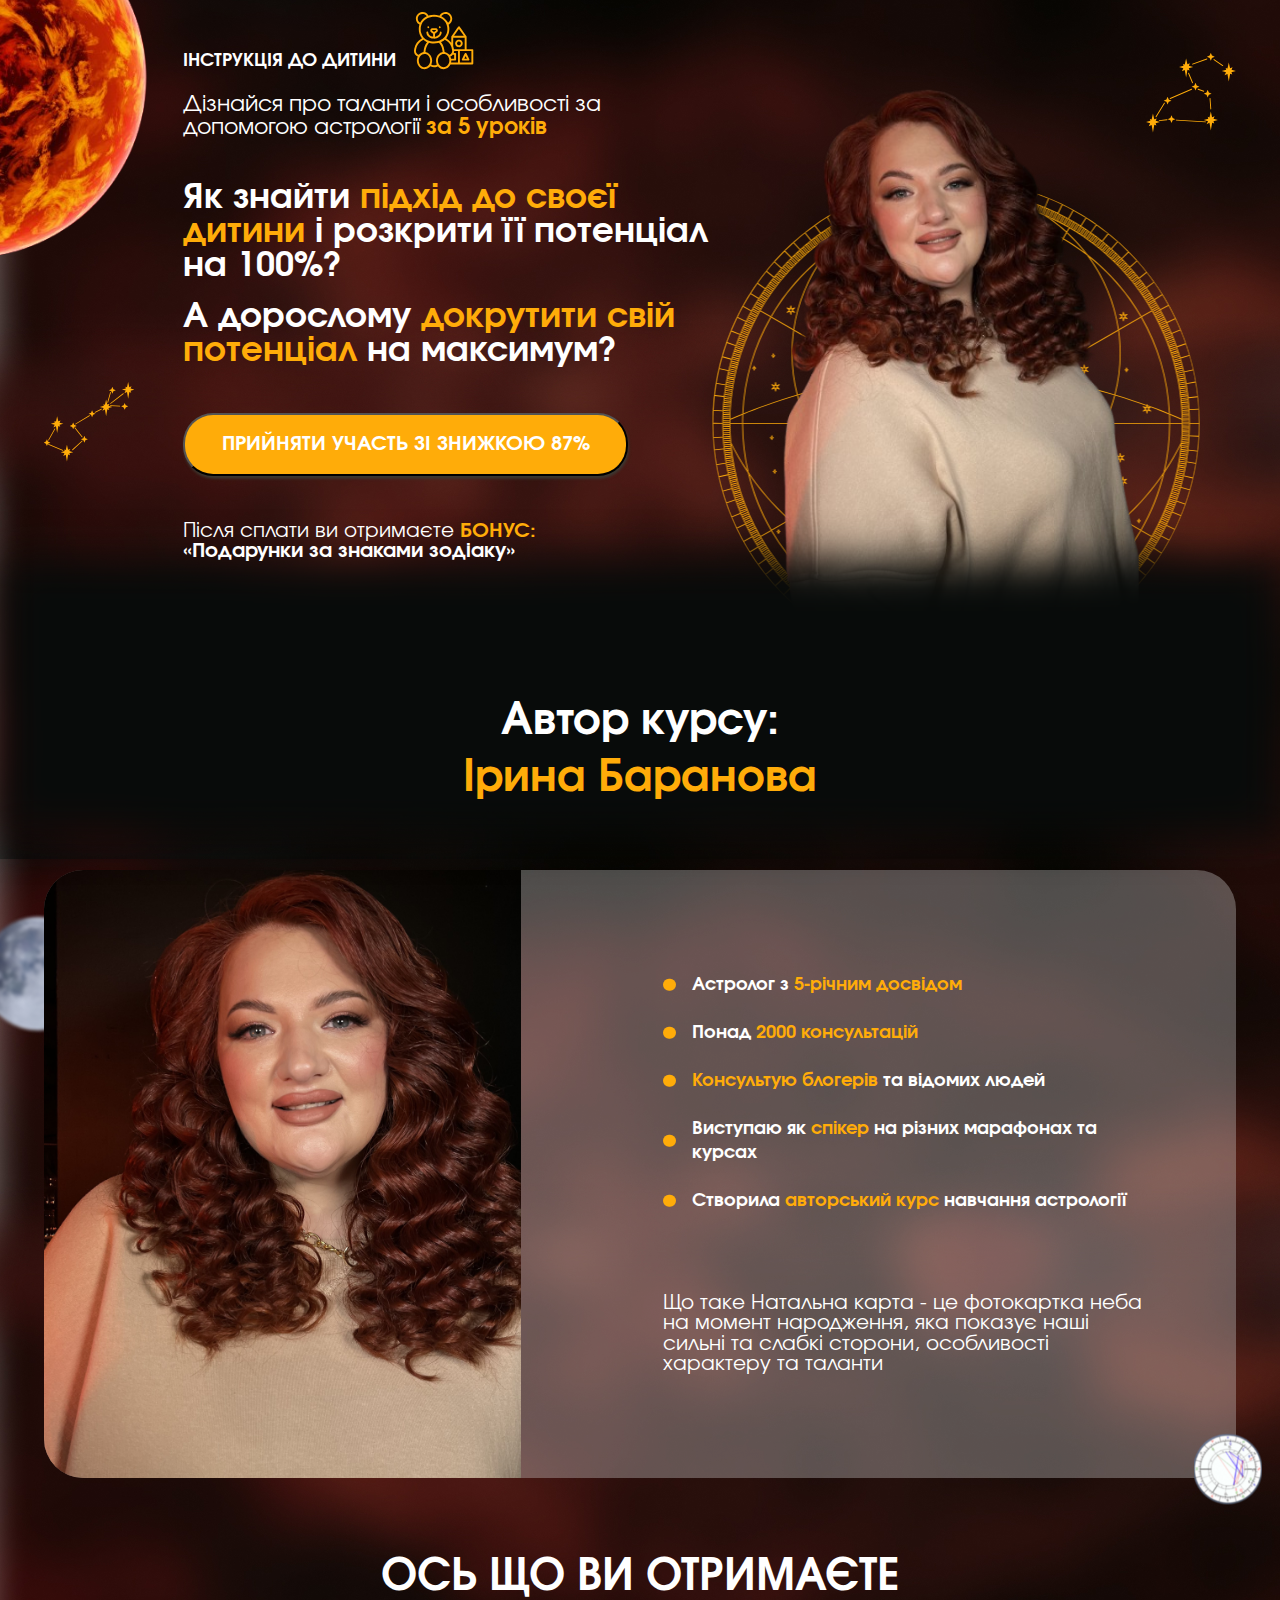
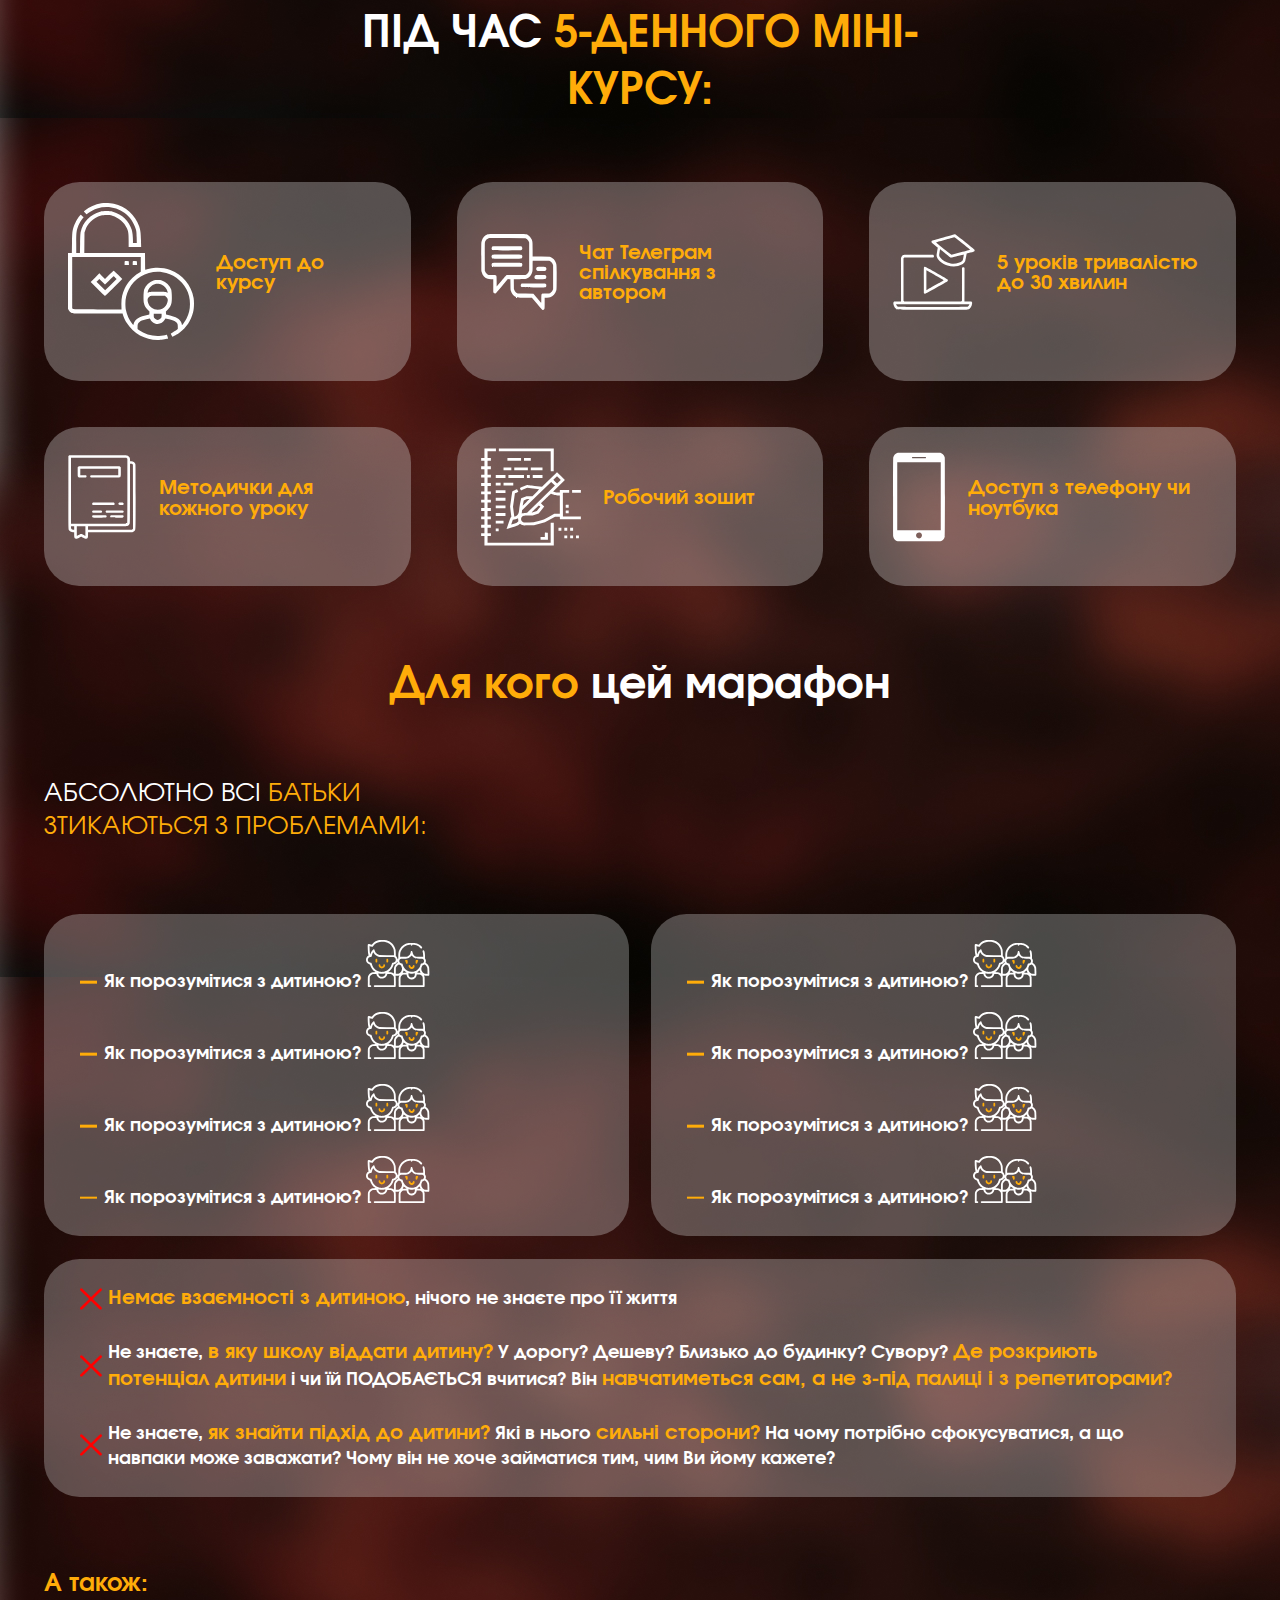
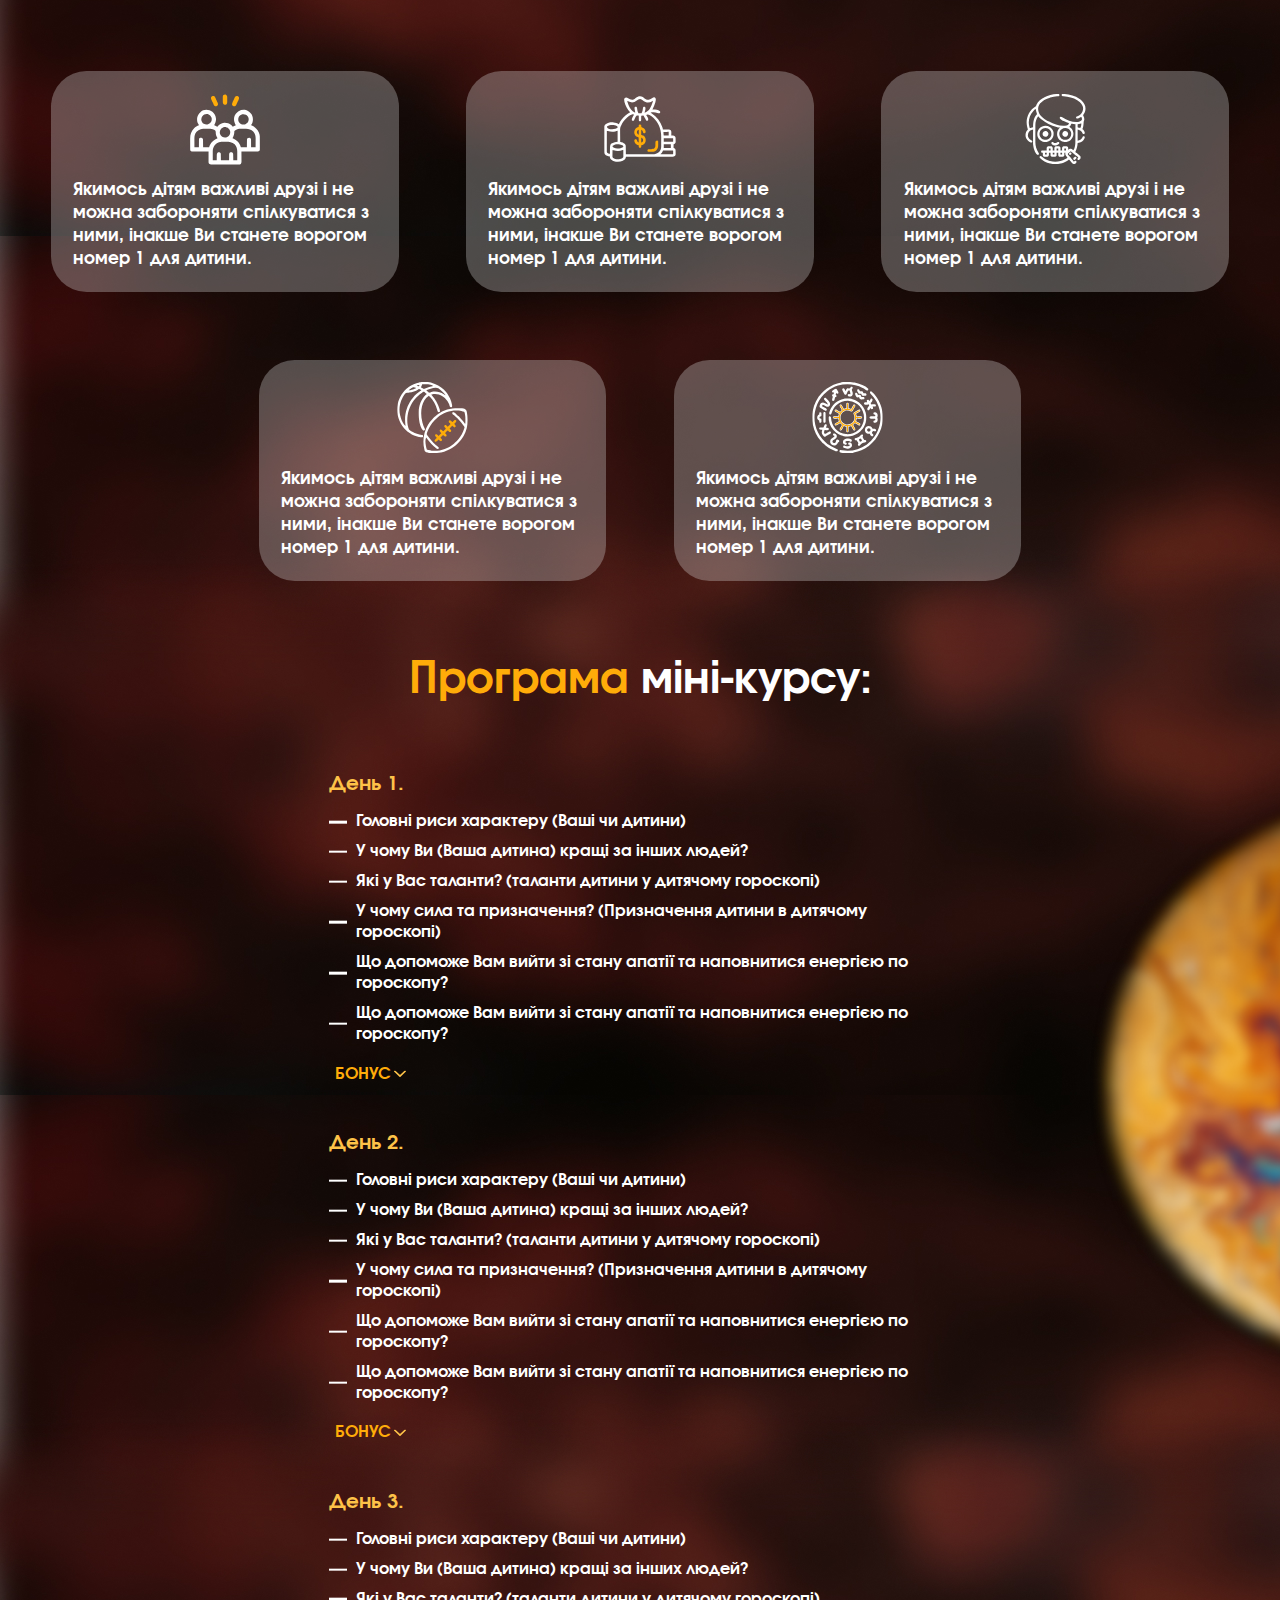
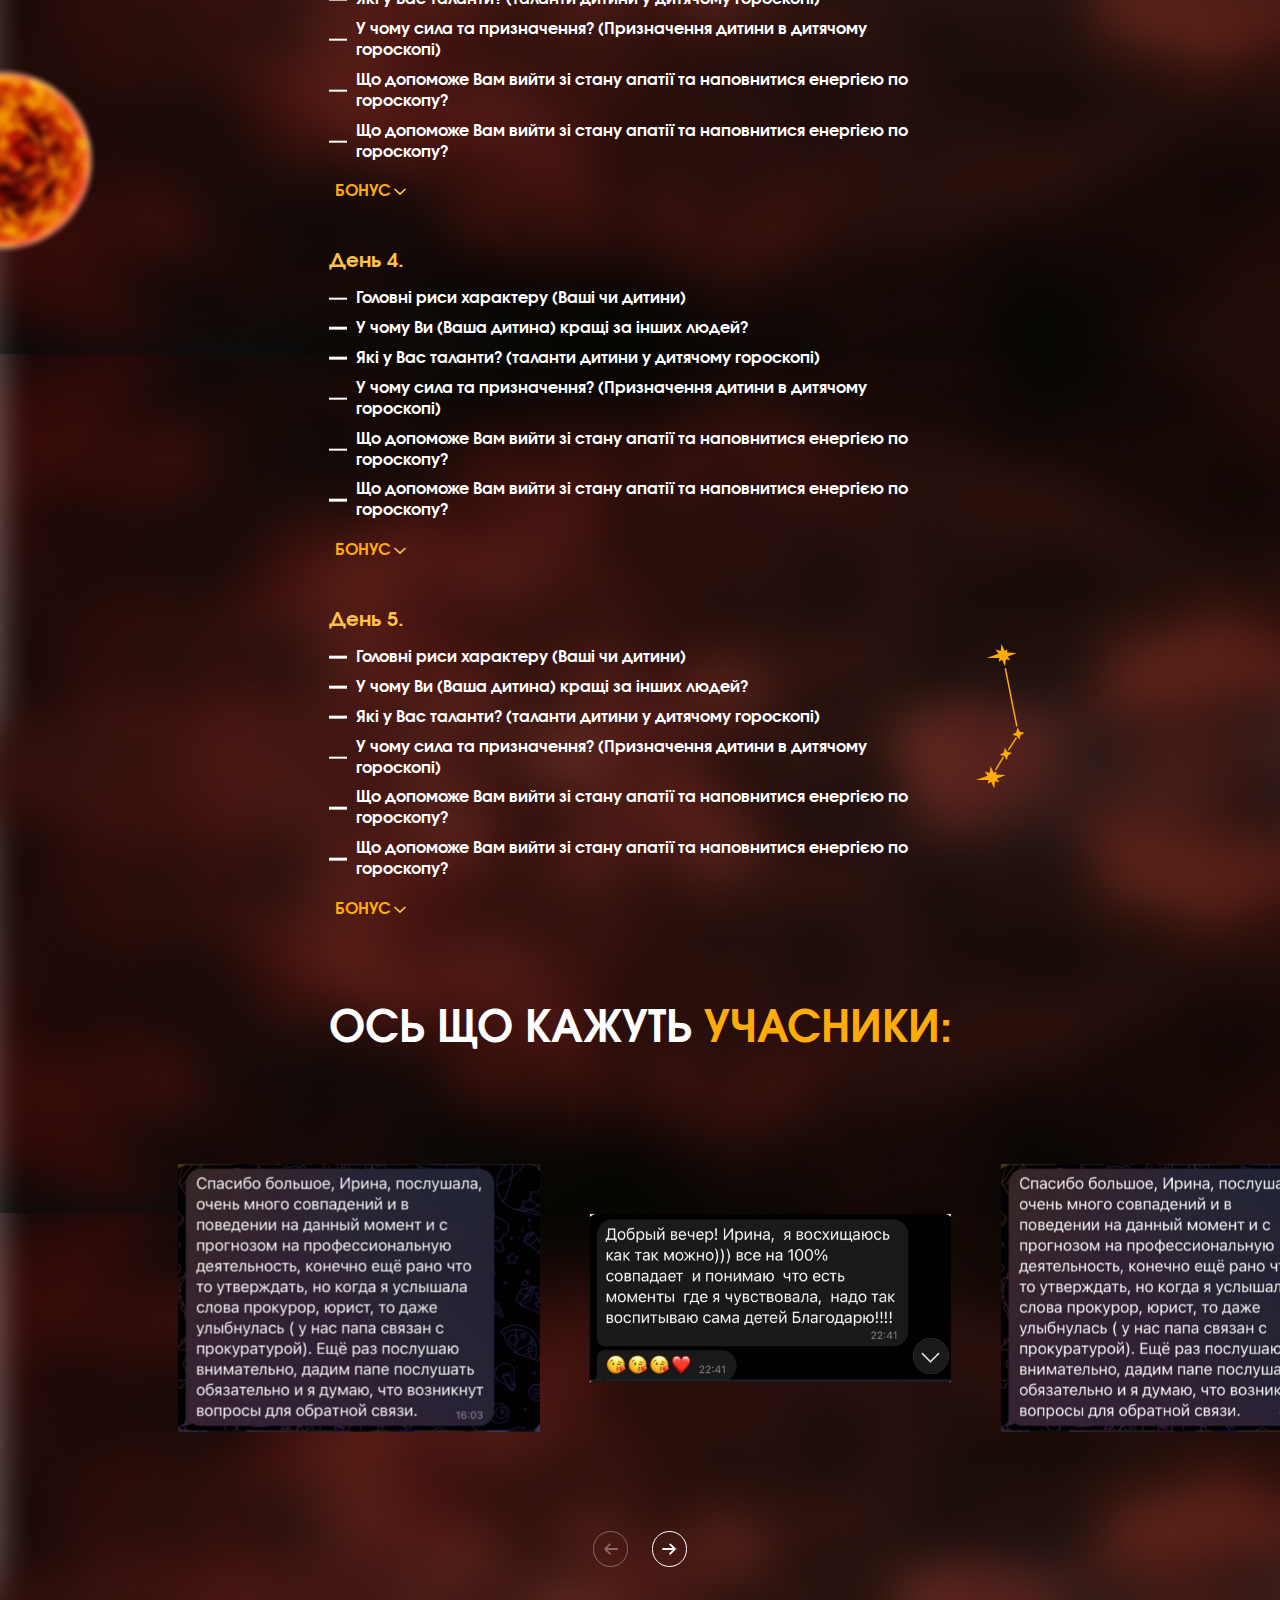
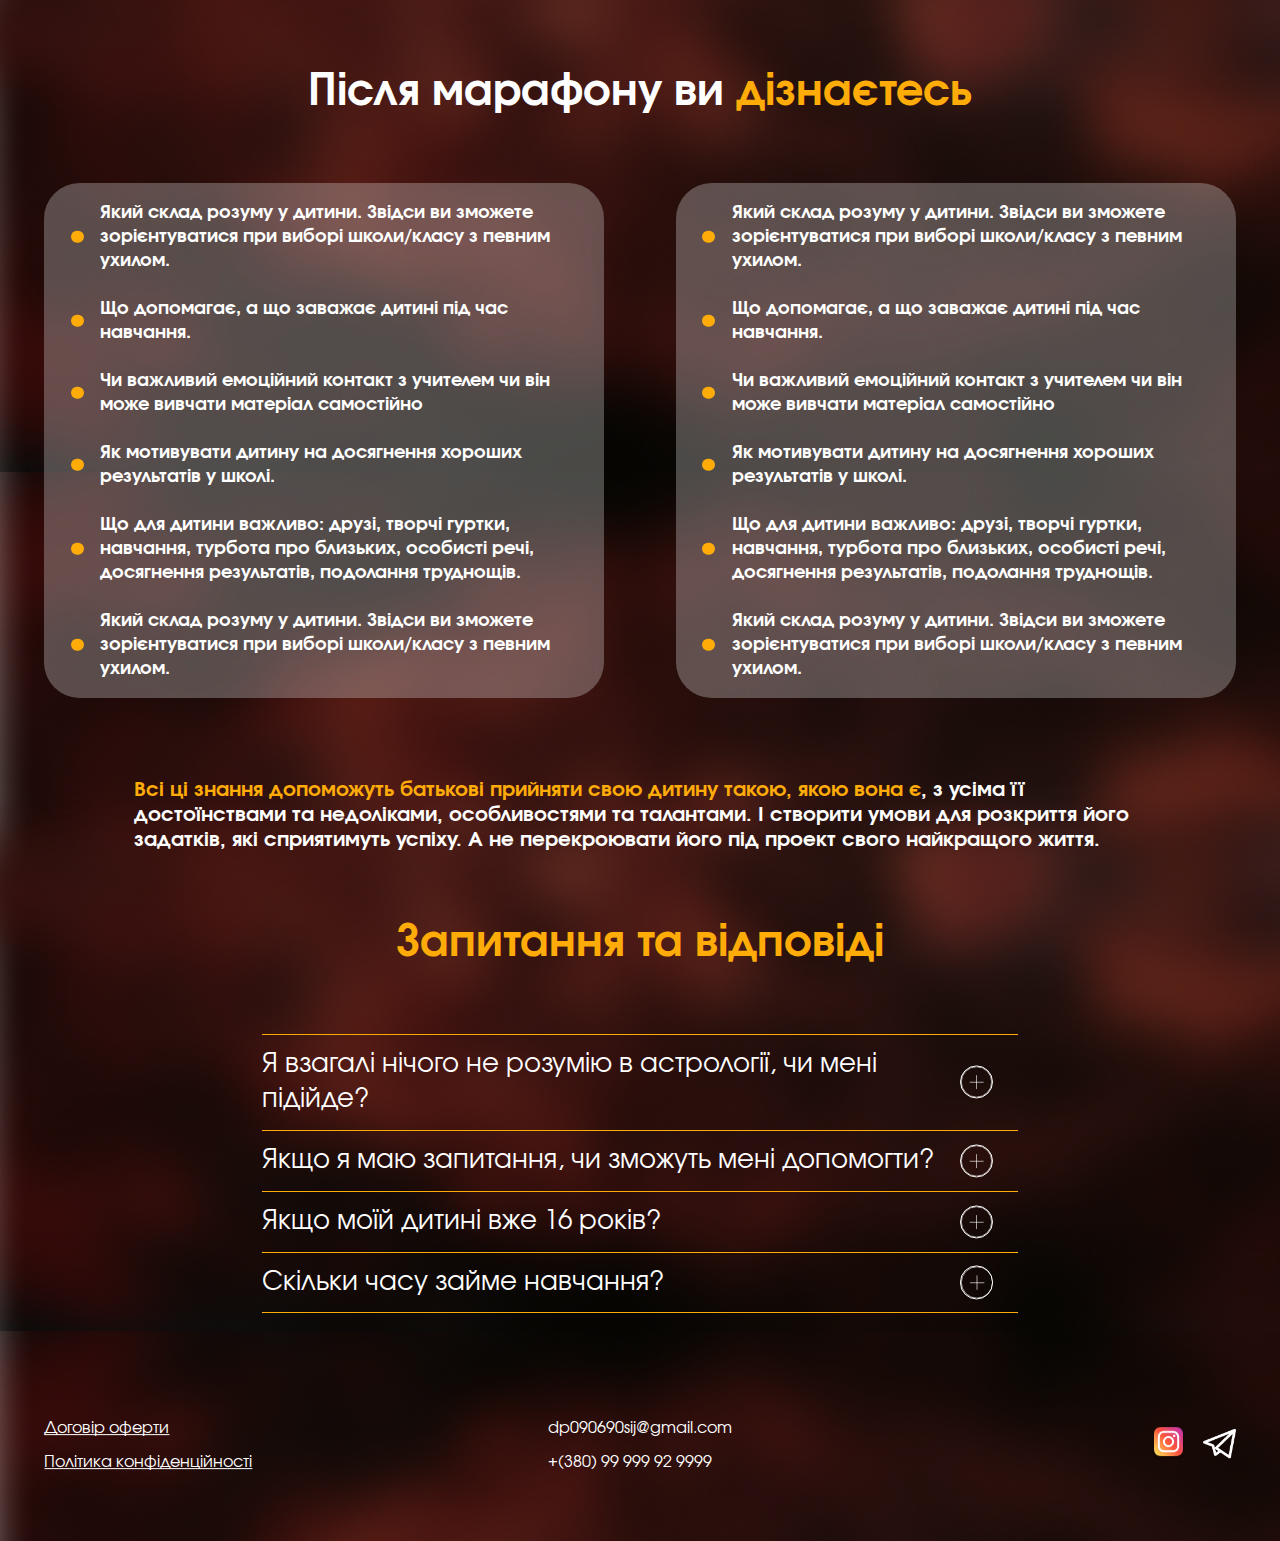
==== commit ce426943: "edits" ====
--- a/index.html
+++ b/index.html
@@ -28,8 +28,12 @@
                             </div>
 
                             <h1 class="head__title">
-                                Як знайти <strong>підхід до своєї дитини</strong> і розкрити її потенціал на 100%?
-                                А дорослому <strong>докрутити свій потенціал</strong> на максимум?
+                                <div>
+                                    Як знайти <strong>підхід до своєї дитини</strong> і розкрити її потенціал на 100%?
+                                </div>
+                                <div>
+                                    А дорослому <strong>докрутити свій потенціал</strong> на максимум?
+                                </div>
                             </h1>
                             <div class="button__wrapper head__button-wrapper head__button-wrapper--desk">
                                 <button class="btn head__link-desk head__btn button--popup">
@@ -224,69 +228,141 @@
                             <ul>
                                 <li>
                                     <span>
-                                        <strong>Немає  взаємності з дитиною</strong>, нічого не знаєте про її життя
+                                        <strong>Немає взаємності з дитиною</strong>, нічого не знаєте про її життя
                                     </span>
                                 </li>
                                 <li>
                                     <span>
                                         Не знаєте, <strong>в яку школу віддати дитину?</strong> У дорогу? Дешеву?
-                                        Близько до будинку? Сувору? <strong>Де розкриють потенціал дитини</strong> і чи їй ПОДОБАЄТЬСЯ вчитися? Він <strong>навчатиметься сам, а не
+                                        Близько до будинку? Сувору? <strong>Де розкриють потенціал дитини</strong> і чи
+                                        їй ПОДОБАЄТЬСЯ вчитися? Він <strong>навчатиметься сам, а не
                                             з-під палиці і з репетиторами?</strong>
                                     </span>
                                 </li>
                                 <li>
                                     <span>
-                                        Не знаєте, <strong>як знайти підхід до дитини?</strong> Які в нього <strong>сильні сторони?</strong> На чому потрібно сфокусуватися, а що навпаки може заважати? Чому він не хоче займатися тим, чим Ви йому кажете?
+                                        Не знаєте, <strong>як знайти підхід до дитини?</strong> Які в нього
+                                        <strong>сильні сторони?</strong> На чому потрібно сфокусуватися, а що навпаки
+                                        може заважати? Чому він не хоче займатися тим, чим Ви йому кажете?
                                     </span>
                                 </li>
                             </ul>
                         </div>
                     </div>
-                    <div class="who__content-bottom">
-                        <span class="who__content-bottom-text__top">А також:</span>
-                         <ul class="who__content-bottom__list">
-                                 <li class="who__content-bottom__list-item">
-                                     <div class="who__content-bottom__list-item__img">
-                                        <img src="./img/icons/problem1.svg" alt="icon">
-                                     </div>
-                                     <p>
-                                         Якимось дітям важливі друзі і не можна забороняти спілкуватися з ними, інакше Ви станете ворогом номер 1 для дитини.
-                                     </p>
-                                 </li>
-                                 <li class="who__content-bottom__list-item">
-                                    <div class="who__content-bottom__list-item__img">
-                                       <img src="./img/icons/problem2.svg" alt="icon">
+                    <span class="who__content-bottom-text__top">А також:</span>
+                    <div class="who__content-bottom who__content-bottom--desk">
+                        <ul class="who__content-bottom__list">
+                            <li class="who__content-bottom__list-item">
+                                <div class="who__content-bottom__list-item__img">
+                                    <img src="./img/icons/problem1.svg" alt="icon">
+                                </div>
+                                <p>
+                                    Якимось дітям важливі друзі і не можна забороняти спілкуватися з ними, інакше Ви
+                                    станете ворогом номер 1 для дитини.
+                                </p>
+                            </li>
+                            <li class="who__content-bottom__list-item">
+                                <div class="who__content-bottom__list-item__img">
+                                    <img src="./img/icons/problem2.svg" alt="icon">
+                                </div>
+                                <p>
+                                    Якимось дітям важливі друзі і не можна забороняти спілкуватися з ними, інакше Ви
+                                    станете ворогом номер 1 для дитини.
+                                </p>
+                            </li>
+                            <li class="who__content-bottom__list-item">
+                                <div class="who__content-bottom__list-item__img">
+                                    <img src="./img/icons/problem3.svg" alt="icon">
+                                </div>
+                                <p>
+                                    Якимось дітям важливі друзі і не можна забороняти спілкуватися з ними, інакше Ви
+                                    станете ворогом номер 1 для дитини.
+                                </p>
+                            </li>
+                            <li class="who__content-bottom__list-item">
+                                <div class="who__content-bottom__list-item__img">
+                                    <img src="./img/icons/problem4.svg" alt="icon">
+                                </div>
+                                <p>
+                                    Якимось дітям важливі друзі і не можна забороняти спілкуватися з ними, інакше Ви
+                                    станете ворогом номер 1 для дитини.
+                                </p>
+                            </li>
+                            <li class="who__content-bottom__list-item">
+                                <div class="who__content-bottom__list-item__img">
+                                    <img src="./img/icons/problem5.svg" alt="icon">
+                                </div>
+                                <p>
+                                    Якимось дітям важливі друзі і не можна забороняти спілкуватися з ними, інакше Ви
+                                    станете ворогом номер 1 для дитини.
+                                </p>
+                            </li>
+                        </ul>
+                    </div>
+                    <div class="who__content-bottom--mobile">
+                        <div class="swiper__container">
+                            <div class="swiper swiper--who">
+                                <div class="swiper-wrapper">
+                                    <div class="swiper-slide">
+                                        <div class="who__content-bottom__list-item">
+                                            <div class="who__content-bottom__list-item__img">
+                                                <img src="./img/icons/problem1.svg" alt="icon">
+                                            </div>
+                                            <p>
+                                                Якимось дітям важливі друзі і не можна забороняти спілкуватися з ними,
+                                                інакше Ви станете ворогом номер 1 для дитини.
+                                            </p>
+                                        </div>
                                     </div>
-                                    <p>
-                                        Якимось дітям важливі друзі і не можна забороняти спілкуватися з ними, інакше Ви станете ворогом номер 1 для дитини.
-                                    </p>
-                                </li>
-                                <li class="who__content-bottom__list-item">
-                                    <div class="who__content-bottom__list-item__img">
-                                       <img src="./img/icons/problem3.svg" alt="icon">
+                                    <div class="swiper-slide">
+                                        <div class="who__content-bottom__list-item">
+                                            <div class="who__content-bottom__list-item__img">
+                                                <img src="./img/icons/problem1.svg" alt="icon">
+                                            </div>
+                                            <p>
+                                                Якимось дітям важливі друзі і не можна забороняти спілкуватися з ними,
+                                                інакше Ви станете ворогом номер 1 для дитини.
+                                            </p>
+                                        </div>
                                     </div>
-                                    <p>
-                                        Якимось дітям важливі друзі і не можна забороняти спілкуватися з ними, інакше Ви станете ворогом номер 1 для дитини.
-                                    </p>
-                                </li>
-                                <li class="who__content-bottom__list-item">
-                                    <div class="who__content-bottom__list-item__img">
-                                       <img src="./img/icons/problem4.svg" alt="icon">
+                                    <div class="swiper-slide">
+                                        <div class="who__content-bottom__list-item">
+                                            <div class="who__content-bottom__list-item__img">
+                                                <img src="./img/icons/problem1.svg" alt="icon">
+                                            </div>
+                                            <p>
+                                                Якимось дітям важливі друзі і не можна забороняти спілкуватися з ними,
+                                                інакше Ви станете ворогом номер 1 для дитини.
+                                            </p>
+                                        </div>
                                     </div>
-                                    <p>
-                                        Якимось дітям важливі друзі і не можна забороняти спілкуватися з ними, інакше Ви станете ворогом номер 1 для дитини.
-                                    </p>
-                                </li>
-                                <li class="who__content-bottom__list-item">
-                                    <div class="who__content-bottom__list-item__img">
-                                       <img src="./img/icons/problem5.svg" alt="icon">
+                                    <div class="swiper-slide">
+                                        <div class="who__content-bottom__list-item">
+                                            <div class="who__content-bottom__list-item__img">
+                                                <img src="./img/icons/problem1.svg" alt="icon">
+                                            </div>
+                                            <p>
+                                                Якимось дітям важливі друзі і не можна забороняти спілкуватися з ними,
+                                                інакше Ви станете ворогом номер 1 для дитини.
+                                            </p>
+                                        </div>
                                     </div>
-                                    <p>
-                                        Якимось дітям важливі друзі і не можна забороняти спілкуватися з ними, інакше Ви станете ворогом номер 1 для дитини.
-                                    </p>
-                                </li>
-                         </ul>
-                     </div>
+                                    <div class="swiper-slide">
+                                        <div class="who__content-bottom__list-item">
+                                            <div class="who__content-bottom__list-item__img">
+                                                <img src="./img/icons/problem1.svg" alt="icon">
+                                            </div>
+                                            <p>
+                                                Якимось дітям важливі друзі і не можна забороняти спілкуватися з ними,
+                                                інакше Ви станете ворогом номер 1 для дитини.
+                                            </p>
+                                        </div>
+                                    </div>
+                                </div>
+                            </div>
+                            <div class="swiper-pagination"></div>
+                        </div>
+                    </div>
                 </div>
             </section>
             <section class="program ">
@@ -298,7 +374,7 @@
                     <ul class="program__list">
                         <li class="program__list-item">
                             <div class="program__list-item__text">
-                                    <span class="program__list-item__text-lesson">День 1.</span>
+                                <span class="program__list-item__text-lesson">День 1.</span>
                                 <ul class="program__list-item__text-list">
                                     <li class="program__list-item__text-list__item">
                                         Головні риси характеру (Ваші чи дитини)
@@ -323,10 +399,12 @@
                                     <button class="program__list-item__btn">БОНУС</button>
                                     <ul class="drop__list-item__text-list">
                                         <li class="program__list-item__text-list__item">
-                                            Які сфери життя будуть приносити Вам успіх? Бізнес, друзі, нові навчання або поїздки закордон?
-                                        </li>
-                                        <li class="program__list-item__text-list__item">
-                                            Що робити, щоб покращити життя або вирости в доході у 10 разів відповідно до астрології?
+                                            Які сфери життя будуть приносити Вам успіх? Бізнес, друзі, нові навчання або
+                                            поїздки закордон?
+                                        </li>
+                                        <li class="program__list-item__text-list__item">
+                                            Що робити, щоб покращити життя або вирости в доході у 10 разів відповідно до
+                                            астрології?
                                         </li>
                                     </ul>
                                 </div>
@@ -334,7 +412,7 @@
                         </li>
                         <li class="program__list-item">
                             <div class="program__list-item__text">
-                                    <span class="program__list-item__text-lesson">День 2.</span>
+                                <span class="program__list-item__text-lesson">День 2.</span>
                                 <ul class="program__list-item__text-list">
                                     <li class="program__list-item__text-list__item">
                                         Головні риси характеру (Ваші чи дитини)
@@ -359,10 +437,12 @@
                                     <button class="program__list-item__btn">БОНУС</button>
                                     <ul class="drop__list-item__text-list">
                                         <li class="program__list-item__text-list__item">
-                                            Які сфери життя будуть приносити Вам успіх? Бізнес, друзі, нові навчання або поїздки закордон?
-                                        </li>
-                                        <li class="program__list-item__text-list__item">
-                                            Що робити, щоб покращити життя або вирости в доході у 10 разів відповідно до астрології?
+                                            Які сфери життя будуть приносити Вам успіх? Бізнес, друзі, нові навчання або
+                                            поїздки закордон?
+                                        </li>
+                                        <li class="program__list-item__text-list__item">
+                                            Що робити, щоб покращити життя або вирости в доході у 10 разів відповідно до
+                                            астрології?
                                         </li>
                                     </ul>
                                 </div>
@@ -370,7 +450,7 @@
                         </li>
                         <li class="program__list-item">
                             <div class="program__list-item__text">
-                                    <span class="program__list-item__text-lesson">День 3.</span>
+                                <span class="program__list-item__text-lesson">День 3.</span>
                                 <ul class="program__list-item__text-list">
                                     <li class="program__list-item__text-list__item">
                                         Головні риси характеру (Ваші чи дитини)
@@ -395,10 +475,12 @@
                                     <button class="program__list-item__btn">БОНУС</button>
                                     <ul class="drop__list-item__text-list">
                                         <li class="program__list-item__text-list__item">
-                                            Які сфери життя будуть приносити Вам успіх? Бізнес, друзі, нові навчання або поїздки закордон?
-                                        </li>
-                                        <li class="program__list-item__text-list__item">
-                                            Що робити, щоб покращити життя або вирости в доході у 10 разів відповідно до астрології?
+                                            Які сфери життя будуть приносити Вам успіх? Бізнес, друзі, нові навчання або
+                                            поїздки закордон?
+                                        </li>
+                                        <li class="program__list-item__text-list__item">
+                                            Що робити, щоб покращити життя або вирости в доході у 10 разів відповідно до
+                                            астрології?
                                         </li>
                                     </ul>
                                 </div>
@@ -406,7 +488,7 @@
                         </li>
                         <li class="program__list-item">
                             <div class="program__list-item__text">
-                                    <span class="program__list-item__text-lesson">День 4.</span>
+                                <span class="program__list-item__text-lesson">День 4.</span>
                                 <ul class="program__list-item__text-list">
                                     <li class="program__list-item__text-list__item">
                                         Головні риси характеру (Ваші чи дитини)
@@ -431,10 +513,12 @@
                                     <button class="program__list-item__btn">БОНУС</button>
                                     <ul class="drop__list-item__text-list">
                                         <li class="program__list-item__text-list__item">
-                                            Які сфери життя будуть приносити Вам успіх? Бізнес, друзі, нові навчання або поїздки закордон?
-                                        </li>
-                                        <li class="program__list-item__text-list__item">
-                                            Що робити, щоб покращити життя або вирости в доході у 10 разів відповідно до астрології?
+                                            Які сфери життя будуть приносити Вам успіх? Бізнес, друзі, нові навчання або
+                                            поїздки закордон?
+                                        </li>
+                                        <li class="program__list-item__text-list__item">
+                                            Що робити, щоб покращити життя або вирости в доході у 10 разів відповідно до
+                                            астрології?
                                         </li>
                                     </ul>
                                 </div>
@@ -442,7 +526,7 @@
                         </li>
                         <li class="program__list-item">
                             <div class="program__list-item__text">
-                                    <span class="program__list-item__text-lesson">День 5.</span>
+                                <span class="program__list-item__text-lesson">День 5.</span>
                                 <ul class="program__list-item__text-list">
                                     <li class="program__list-item__text-list__item">
                                         Головні риси характеру (Ваші чи дитини)
@@ -467,10 +551,12 @@
                                     <button class="program__list-item__btn">БОНУС</button>
                                     <ul class="drop__list-item__text-list">
                                         <li class="program__list-item__text-list__item">
-                                            Які сфери життя будуть приносити Вам успіх? Бізнес, друзі, нові навчання або поїздки закордон?
-                                        </li>
-                                        <li class="program__list-item__text-list__item">
-                                            Що робити, щоб покращити життя або вирости в доході у 10 разів відповідно до астрології?
+                                            Які сфери життя будуть приносити Вам успіх? Бізнес, друзі, нові навчання або
+                                            поїздки закордон?
+                                        </li>
+                                        <li class="program__list-item__text-list__item">
+                                            Що робити, щоб покращити життя або вирости в доході у 10 разів відповідно до
+                                            астрології?
                                         </li>
                                     </ul>
                                 </div>
@@ -490,23 +576,23 @@
                 <div class="swiper__container">
                     <div class="swiper swiper--reviews">
                         <div class="swiper-wrapper">
-                            <div class="swiper-slide cases__img">
-                                <img src="./img/reviews/image 1.jpg" alt="review">
-                            </div>
-                            <div class="swiper-slide cases__img">
-                                <img src="./img/reviews/image2.jpg" alt="review">
-                            </div>
-                            <div class="swiper-slide cases__img">
-                                <img src="./img/reviews/image 1.jpg" alt="review">
-                            </div>
-                            <div class="swiper-slide cases__img">
-                                <img src="./img/reviews/image 1.jpg" alt="review">
-                            </div>
-                            <div class="swiper-slide cases__img">
-                                <img src="./img/reviews/image 1.jpg" alt="review">
-                            </div>
-                            <div class="swiper-slide cases__img">
-                                <img src="./img/reviews/image 1.jpg" alt="review">
+                            <div class="swiper-slide ">
+                                <img class="cases__img" src="./img/reviews/image 1.jpg" alt="review">
+                            </div>
+                            <div class="swiper-slide">
+                                <img class=" cases__img" src="./img/reviews/image2.jpg" alt="review">
+                            </div>
+                            <div class="swiper-slide">
+                                <img class=" cases__img" src="./img/reviews/image 1.jpg" alt="review">
+                            </div>
+                            <div class="swiper-slide">
+                                <img class=" cases__img" src="./img/reviews/image 1.jpg" alt="review">
+                            </div>
+                            <div class="swiper-slide">
+                                <img class=" cases__img" src="./img/reviews/image 1.jpg" alt="review">
+                            </div>
+                            <div class="swiper-slide">
+                                <img class=" cases__img" src="./img/reviews/image 1.jpg" alt="review">
                             </div>
                         </div>
                     </div>
@@ -527,7 +613,8 @@
                     <div class="after__content">
                         <ul class="after__list">
                             <li class="after__list-item">
-                                Який склад розуму у дитини. Звідси ви зможете зорієнтуватися при виборі школи/класу з певним ухилом.
+                                Який склад розуму у дитини. Звідси ви зможете зорієнтуватися при виборі школи/класу з
+                                певним ухилом.
                             </li>
                             <li class="after__list-item">
                                 Що допомагає, а що заважає дитині під час навчання.
@@ -539,15 +626,18 @@
                                 Як мотивувати дитину на досягнення хороших результатів у школі.
                             </li>
                             <li class="after__list-item">
-                                Що для дитини важливо: друзі, творчі гуртки, навчання, турбота про близьких, особисті речі, досягнення результатів, подолання труднощів.
-                            </li>
-                            <li class="after__list-item">
-                                Який склад розуму у дитини. Звідси ви зможете зорієнтуватися при виборі школи/класу з певним ухилом.
+                                Що для дитини важливо: друзі, творчі гуртки, навчання, турбота про близьких, особисті
+                                речі, досягнення результатів, подолання труднощів.
+                            </li>
+                            <li class="after__list-item">
+                                Який склад розуму у дитини. Звідси ви зможете зорієнтуватися при виборі школи/класу з
+                                певним ухилом.
                             </li>
                         </ul>
                         <ul class="after__list">
                             <li class="after__list-item">
-                                Який склад розуму у дитини. Звідси ви зможете зорієнтуватися при виборі школи/класу з певним ухилом.
+                                Який склад розуму у дитини. Звідси ви зможете зорієнтуватися при виборі школи/класу з
+                                певним ухилом.
                             </li>
                             <li class="after__list-item">
                                 Що допомагає, а що заважає дитині під час навчання.
@@ -559,15 +649,19 @@
                                 Як мотивувати дитину на досягнення хороших результатів у школі.
                             </li>
                             <li class="after__list-item">
-                                Що для дитини важливо: друзі, творчі гуртки, навчання, турбота про близьких, особисті речі, досягнення результатів, подолання труднощів.
-                            </li>
-                            <li class="after__list-item">
-                                Який склад розуму у дитини. Звідси ви зможете зорієнтуватися при виборі школи/класу з певним ухилом.
+                                Що для дитини важливо: друзі, творчі гуртки, навчання, турбота про близьких, особисті
+                                речі, досягнення результатів, подолання труднощів.
+                            </li>
+                            <li class="after__list-item">
+                                Який склад розуму у дитини. Звідси ви зможете зорієнтуватися при виборі школи/класу з
+                                певним ухилом.
                             </li>
                         </ul>
                     </div>
                     <p class="after__text">
-                        <strong>Всі ці знання допоможуть батькові прийняти свою дитину такою, якою вона є</strong>, з усіма її достоїнствами та недоліками, особливостями та талантами. І створити умови для розкриття його задатків, які сприятимуть успіху. А не перекроювати його під проект свого найкращого життя.
+                        <strong>Всі ці знання допоможуть батькові прийняти свою дитину такою, якою вона є</strong>, з
+                        усіма її достоїнствами та недоліками, особливостями та талантами. І створити умови для розкриття
+                        його задатків, які сприятимуть успіху. А не перекроювати його під проект свого найкращого життя.
                     </p>
                 </div>
             </section>
@@ -575,50 +669,38 @@
                 <div class="container faq__container">
                     <div class="title__wrapper">
                         <h2 class="title faq__title">
-                            Запитання та відповіді 
+                            Запитання та відповіді
                         </h2>
                         <div class="accordeon">
                             <div class="accordeon__wrapper">
-                                <button class="accordion">Як працює сервіс FooDo?</button>
-                                <div class="panel" >
-                                    <p>
-                                        Наш сервіс працює на основі штучного інтелекту. Це дозволяє швидко обробляти
-                                        вказану вами при реєстрації інформацію та співставляти її з базою страв, що вже
-                                        завантажена до системи. Далі FooDo розподіляє підходящі страви на кожен день з
-                                        урахуванням часу прийому їжі та вашої активності.&nbsp;
-                                    </p>
-                                </div>
-                            </div>
-                            <div class="accordeon__wrapper">
-                                <button class="accordion">Як отримати раціон FooDo?</button>
+                                <button class="accordion">Я взагалі нічого не розумію в астрології, чи мені підійде?</button>
                                 <div class="panel">
                                     <p>
-                                        Наш сервіс працює на основі штучного інтелекту. Це дозволяє швидко обробляти
-                                        вказану вами при реєстрації інформацію та співставляти її з базою страв, що вже
-                                        завантажена до системи. Далі FooDo розподіляє підходящі страви на кожен день з
-                                        урахуванням часу прийому їжі та вашої активності.&nbsp;
+                                        - Курс розрахований на людину з нульовим рівнем знань, докладні методички допоможуть знайти потрібні показники та прочитати розшифровки
                                     </p>
                                 </div>
                             </div>
                             <div class="accordeon__wrapper">
-                                <button class="accordion">Як зрозуміти, скільки калорій в страві?</button>
+                                <button class="accordion">Якщо я маю запитання, чи зможуть мені допомогти?</button>
                                 <div class="panel">
                                     <p>
-                                        Наш сервіс працює на основі штучного інтелекту. Це дозволяє швидко обробляти
-                                        вказану вами при реєстрації інформацію та співставляти її з базою страв, що вже
-                                        завантажена до системи. Далі FooDo розподіляє підходящі страви на кожен день з
-                                        урахуванням часу прийому їжі та вашої активності.&nbsp;
+                                        - Звичайно, Ви перебуватимете в телеграм групі, де автор відповість на будь-яке питання.
                                     </p>
                                 </div>
                             </div>
                             <div class="accordeon__wrapper">
-                                <button class="accordion">На скільки днів складається раціон?</button>
+                                <button class="accordion">Якщо моїй дитині вже 16 років?</button>
                                 <div class="panel">
                                     <p>
-                                        Наш сервіс працює на основі штучного інтелекту. Це дозволяє швидко обробляти
-                                        вказану вами при реєстрації інформацію та співставляти її з базою страв, що вже
-                                        завантажена до системи. Далі FooDo розподіляє підходящі страви на кожен день з
-                                        урахуванням часу прийому їжі та вашої активності.&nbsp;
+                                        - У будь-якому віці важливо знаходити спільну мову та знати особливості та таланти своєї дитини
+                                    </p>
+                                </div>
+                            </div>
+                            <div class="accordeon__wrapper">
+                                <button class="accordion">Скільки часу займе навчання?</button>
+                                <div class="panel">
+                                    <p>
+                                        - В курсі 7 уроків тривалістю 20-30 та робочий зошит, який легко заповнити у будь-який зручний час
                                     </p>
                                 </div>
                             </div>
@@ -627,23 +709,23 @@
                 </div>
             </section>
         </main>
-<footer class="footer">
+        <footer class="footer">
             <div class="container">
                 <div class="footer__content">
                     <div class="footer__contacts">
                         <a class="footer__link" target="_blank" href="./offer.html">Договір оферти</a>
-                        <a class="footer__link" target="_blank" href="./confidencial.html">Політика конфіденційності</a>
+                        <a class="footer__link" target="_blank" href="./politika-konfidenciynosti.html">Політика конфіденційності</a>
                     </div>
                     <div class="contacts">
-                        <a href="mailto:vashaposhta@gmail.com">@vashaposhta@gmail.com</a>
+                        <a href="mailto:dp090690sij@gmail.com">dp090690sij@gmail.com</a>
                         <a href="tel:+380999999299999">+(380) 99 999 92 9999</a>
                     </div>
                     <div class="social__networks">
-                        <a href="https://instagram.com/rubinails_academy?igshid=MzRlODBiNWFlZA=="
+                        <a href="https://www.instagram.com/wow.cosmic"
                             class="social__network-link">
                             <img class="social__networks-img" src="./img/inst.png" alt="Instagram">
                         </a>
-                        <a href="https://t.me/rubinails_academy" class="social__network-link">
+                        <a href="https://t.me/Wowcake" class="social__network-link">
                             <img class="social__networks-img" src="./img/telegram.png" alt="telegram">
                         </a>
                     </div>
@@ -652,7 +734,7 @@
             <div class="modal">
 
             </div>
-        </footer> 
+        </footer>
     </div>
     <script defer src="./js/swiper.js"></script>
     <script defer src="./js/script.js"></script>
--- a/css/style.css
+++ b/css/style.css
@@ -166,6 +166,7 @@
 .wrapper {
     position: relative;
     min-height: 100%;
+    overflow: hidden;
     display: flex;
     flex-direction: column;
 }
@@ -406,6 +407,9 @@
     font-size: 3.8rem;
     color: var(--white);
     margin-bottom: 5rem;
+    display: flex;
+    flex-direction: column;
+    gap: 2rem;
 }
 
 .head__title strong {
@@ -432,6 +436,8 @@
 .head__bottom-content__text--desk {
     font-family: var(--font-family);
     font-weight: 400;
+    position: relative;
+    z-index: 5;
     font-size: 2.3rem;
     color: var(--white);
     max-width: 41.3rem;
@@ -532,7 +538,8 @@
 }
 
 .about__title {
-
+    position: relative;
+    z-index: 5;
     max-width: 44rem;
 }
 
@@ -683,6 +690,12 @@
     padding-top: 8rem;
 }
 
+.who__content-bottom--desk{
+    display: block;
+}
+.who__content-bottom--mobile{
+    display: none;
+}
 .who__text-top {
 
     font-family: var(--font-family);
@@ -693,7 +706,9 @@
     line-height: normal;
     margin-bottom: 8rem;
 }
-
+.who__content-bottom--mobile{
+    display: none;
+}
 .who__text-top strong {
     font-family: var(--font-family);
     font-weight: 400;
@@ -727,26 +742,39 @@
     line-height: normal;
     font-size: 2rem;
     color: var(--white);
-    padding-left: 2rem;
+    padding-left: 2.7rem;
     position: relative;
 }
 
 .who__content-block li span::before {
     content: '';
-    height: 0.2rem;
+    height: 0.3rem;
     position: absolute;
     left: 0;
     transform: translateY(-50%);
     top: 50%;
-    width: 1.5rem;
+    width: 1.9rem;
     background-color: var(--orange);
 }
-
-.who__content-block-cancel {}
+.who__content-block-cancel li span{
+    padding-left: 3.2rem;
+}
+.who__content-block-cancel li span::before{
+    background-color: transparent;
+    content: '';
+    height: 2.5rem;
+    background-size: cover;
+    background-image: url('../img/icons/cancel.svg');
+    width: 2.5rem!important;
+    position: absolute;
+    left: 0;
+    transform: translateY(-50%);
+    top: 50%;
+    width: 1.9rem;
+}
 
 .who__content-block--full {
     grid-column-end: span 2;
-
 }
 
 .who__content-block--full ul {
@@ -1105,7 +1133,7 @@
 
 
 .accordeon__wrapper {
-    width: 80rem;
+    width: 85rem;
     margin: auto;
     position: relative;
 }
@@ -1122,9 +1150,9 @@
     font-family: var(--font-family);
     font-weight: 400;
     font-size: 26px;
-    line-height: 100%;
-    color: var(--white);
-    padding: 2.4rem 0px 2.4rem 0px;
+    line-height: normal;
+    color: var(--white);
+    padding: 1.4rem 0px 1.4rem 0px;
     z-index: 3;
     position: relative;
     padding-right: 2rem;
@@ -1150,13 +1178,14 @@
     font-family: var(--font-family);
     font-weight: 400;
     font-size: 2.6rem;
-    line-height: 100%;
+    line-height: normal;
     color: var(--white);
 }
 
 .accordion {
     position: relative;
     width: 100%;
+    padding-right: 8rem;
 }
 
 .accordion::after {
@@ -1242,6 +1271,22 @@
     height: 3.7rem;
 }
 
+
+.document__container{
+    padding: 3rem 1.5rem;
+    display: flex;
+    flex-direction: column;
+    gap: 3rem;
+    color: var(--white);
+    font-size: 2rem;
+    line-height: 150%;
+}
+
+.document__container a{
+    color: var(--white);
+    text-decoration: underline;
+}
+
 @media (max-width: 769px) {
     body {
         background-image: url('../img/backPhone.jpg');
@@ -1367,20 +1412,22 @@
     .head__bottom-content__text--mobile span {
         color: var(--orange);
     }
+    /* .about{
+        overflow: hidden;
+    } */
 
     .about::before {
-        display: none;
-        /* content: '';
+        content: '';
         position: absolute;
         filter: blur(21.400001525878906px);
         background: #080b0a;
-        left: 0;
-        right: -19px;
+        left: -4.1rem;
+        right: -4.1rem;
         z-index: 4;
         background-size: cover;
         background-repeat: no-repeat;
         height: 8.8rem;
-        top: -17rem; */
+        top: -17rem;
     }
 
     .title {
@@ -1551,4 +1598,60 @@
         position: static;
         transform: translateY(0);
     }
-}+    .who__content-bottom--mobile{
+        margin-top: 6rem;
+        display: block;
+    }
+
+    .who__content-block--full ul li span strong{
+        font-size: 1.6rem;
+    }
+    .who__content-block--full ul li span {
+        font-size: 1.6rem;
+    }
+    .who__content-block--full ul{
+        gap: 2rem;
+    }
+    .who__content{
+        margin-bottom: 6rem;
+    }
+    .who__content-bottom__list{
+        margin-top: 6rem;
+    }
+    .who__content-bottom--desk{
+        display: none;
+    }
+
+    .swiper-pagination-bullet{
+        border-radius: 100%;
+background-color: #8f7f7f;
+height: 1.6rem;
+width: 1.6rem;
+    }
+
+    .swiper-pagination-bullet-active{
+        background-color: var(--orange);
+    }
+    .swiper-pagination{
+        bottom: 4.5rem;
+    }
+
+    .document__container{
+        font-size: 1.8rem;
+    }
+}
+
+
+
+.swiper-slide-who {
+    text-align: center;
+    background: rgba(217, 217, 217, 0.32);
+    border-radius: 4rem;
+    padding: 2.5rem;
+}
+.swiper--who .who__content-bottom__list-item{
+    width: auto;
+}
+
+
+
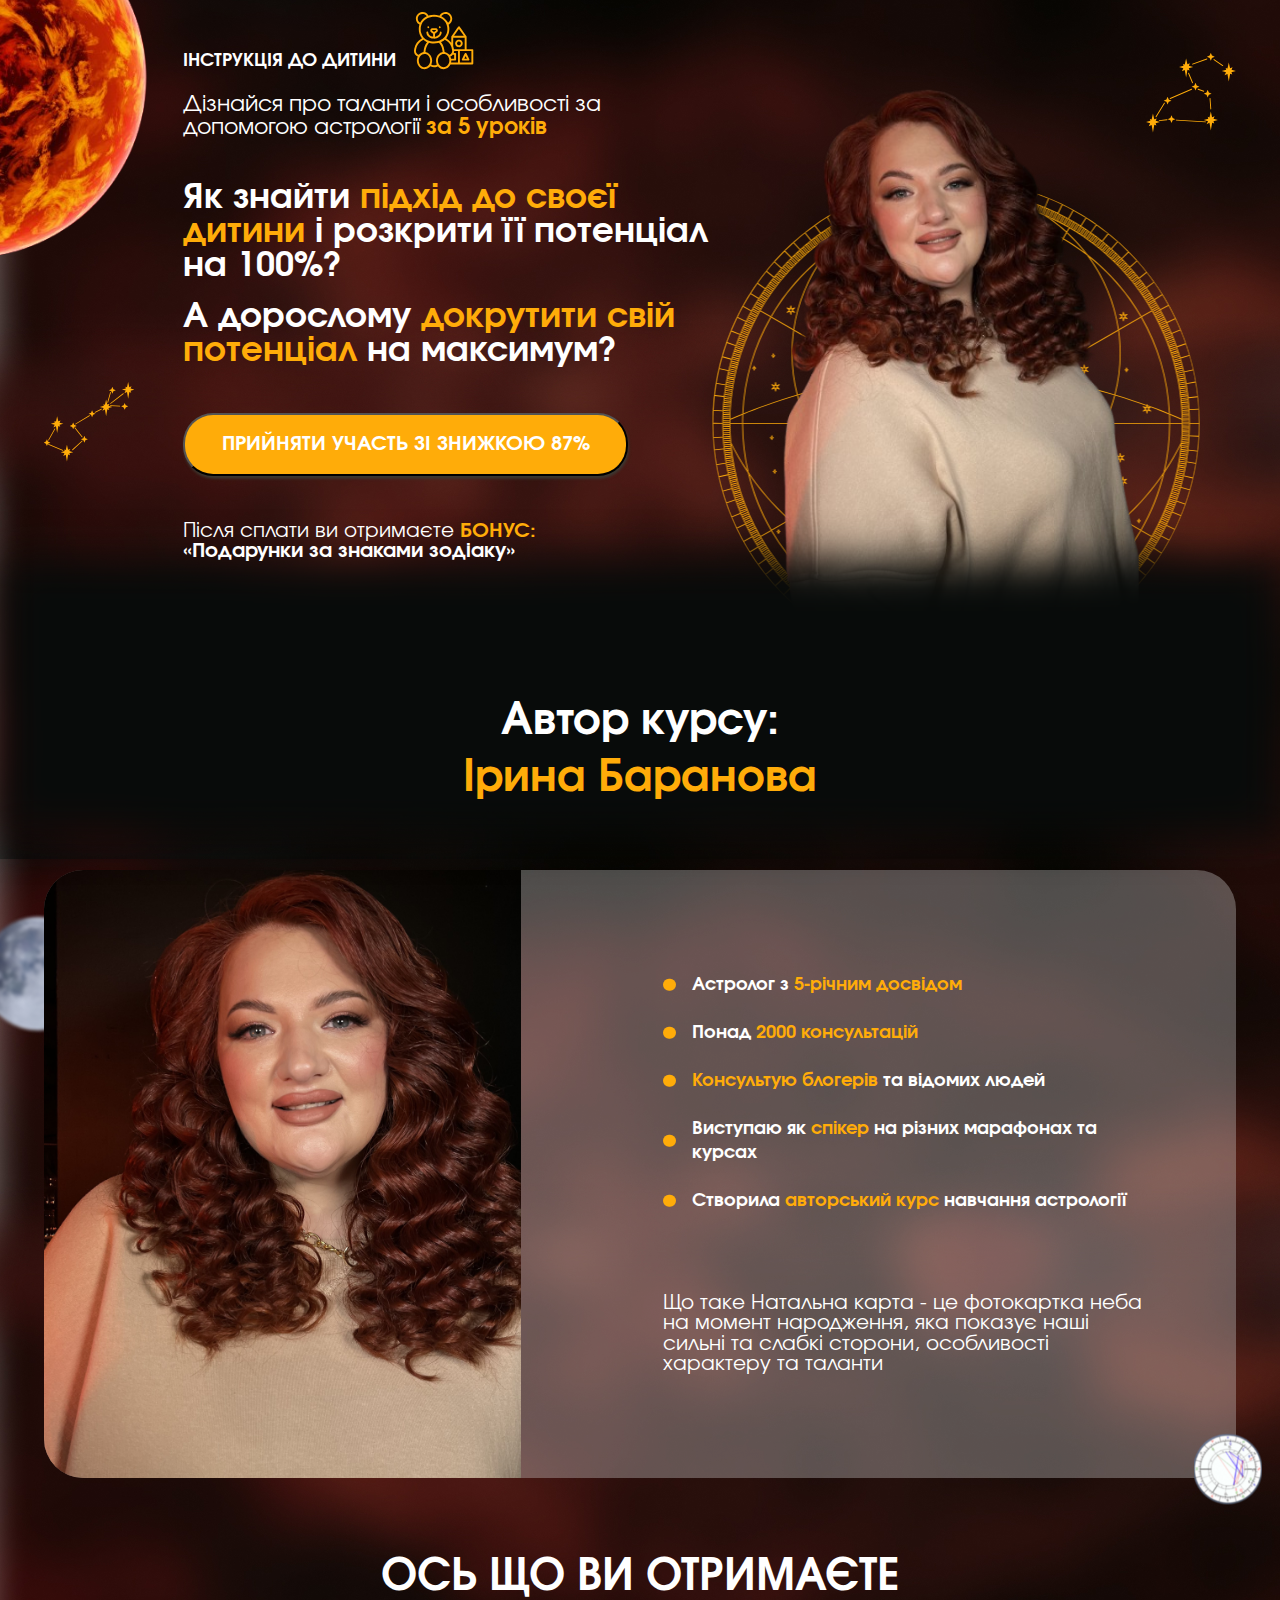
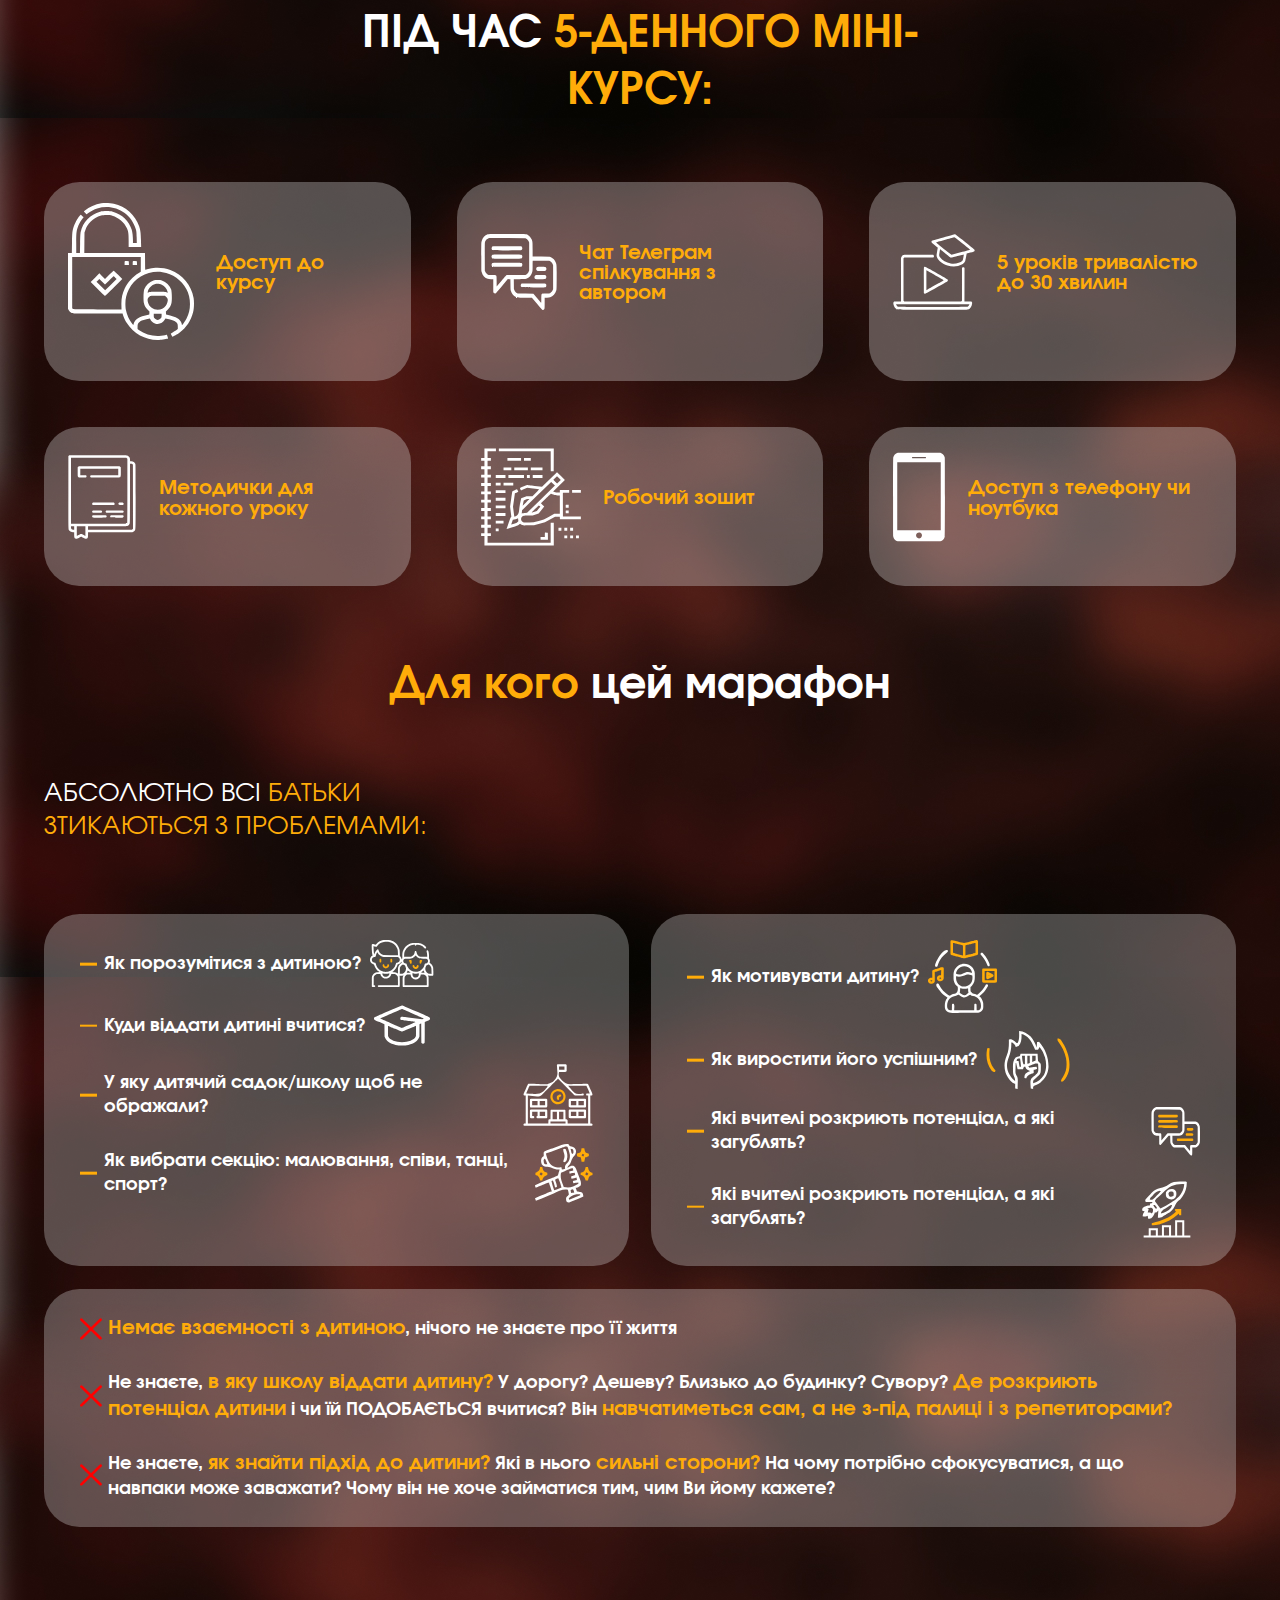
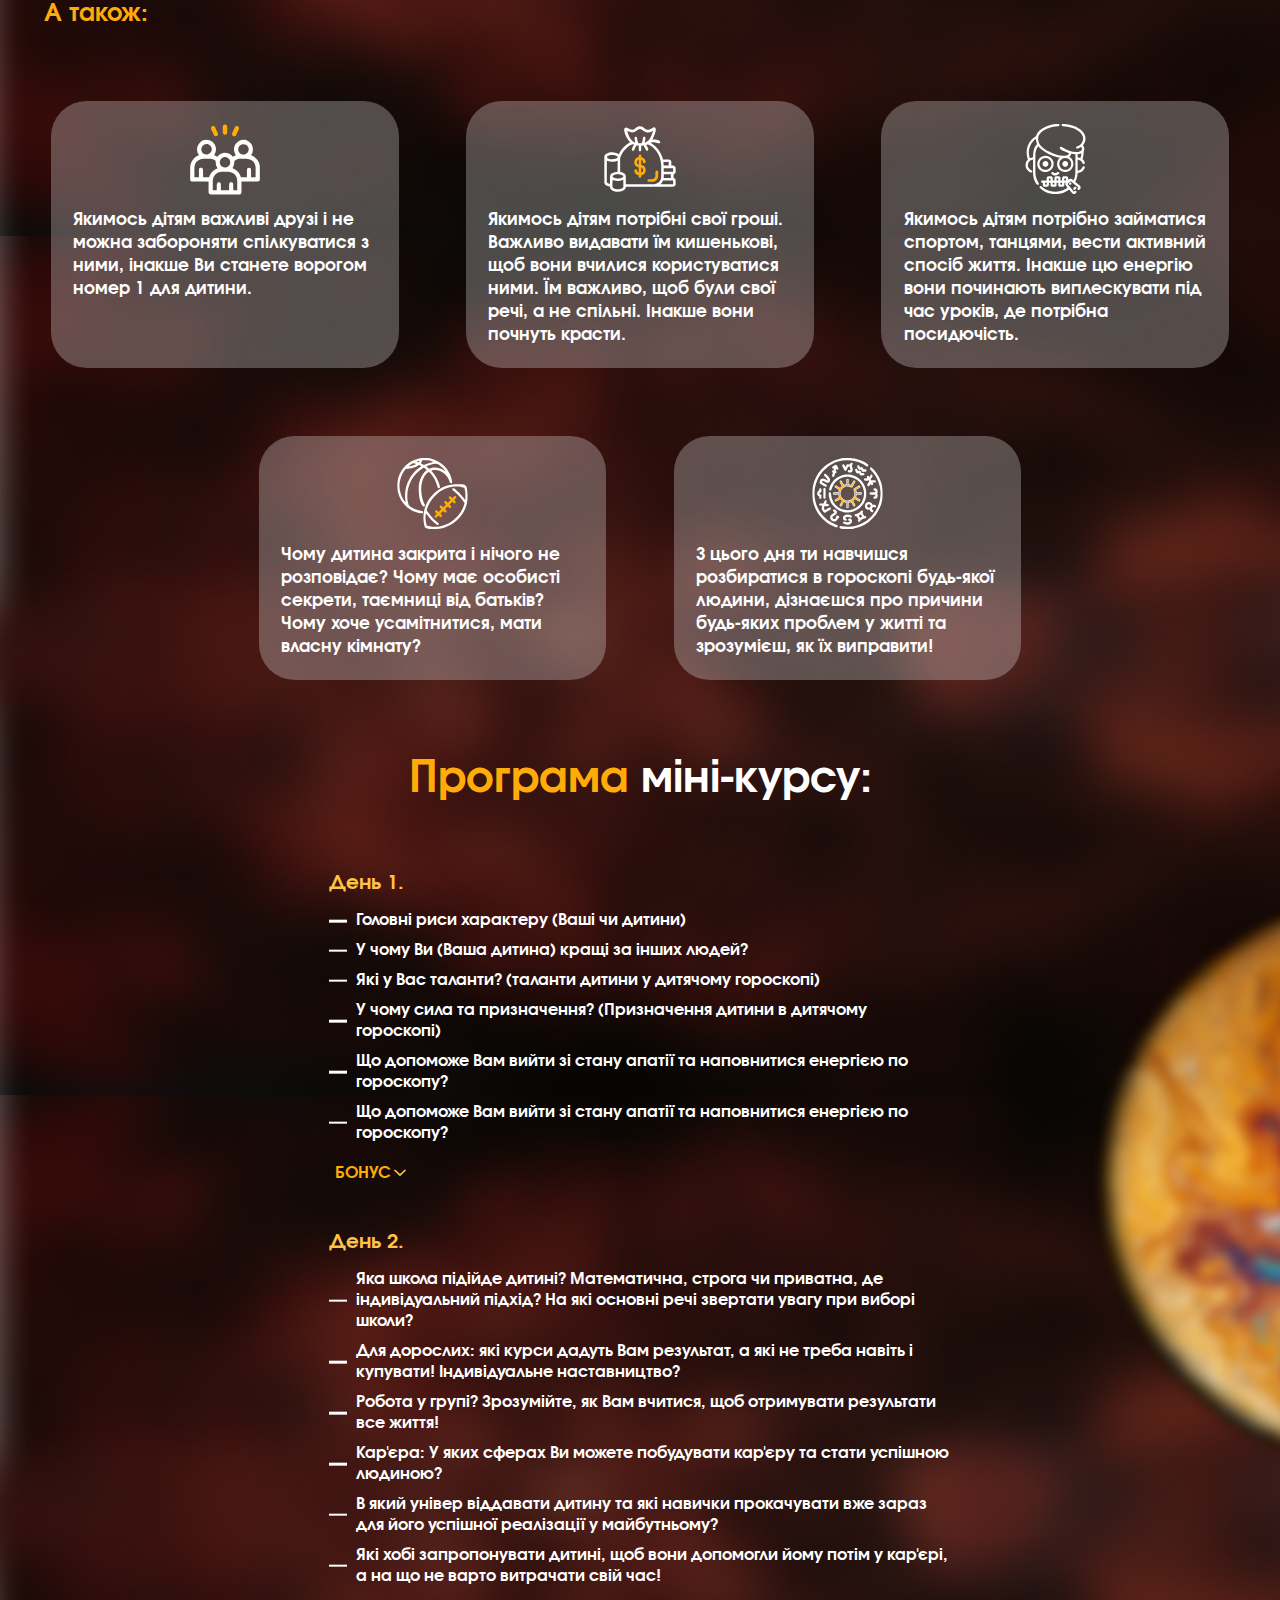
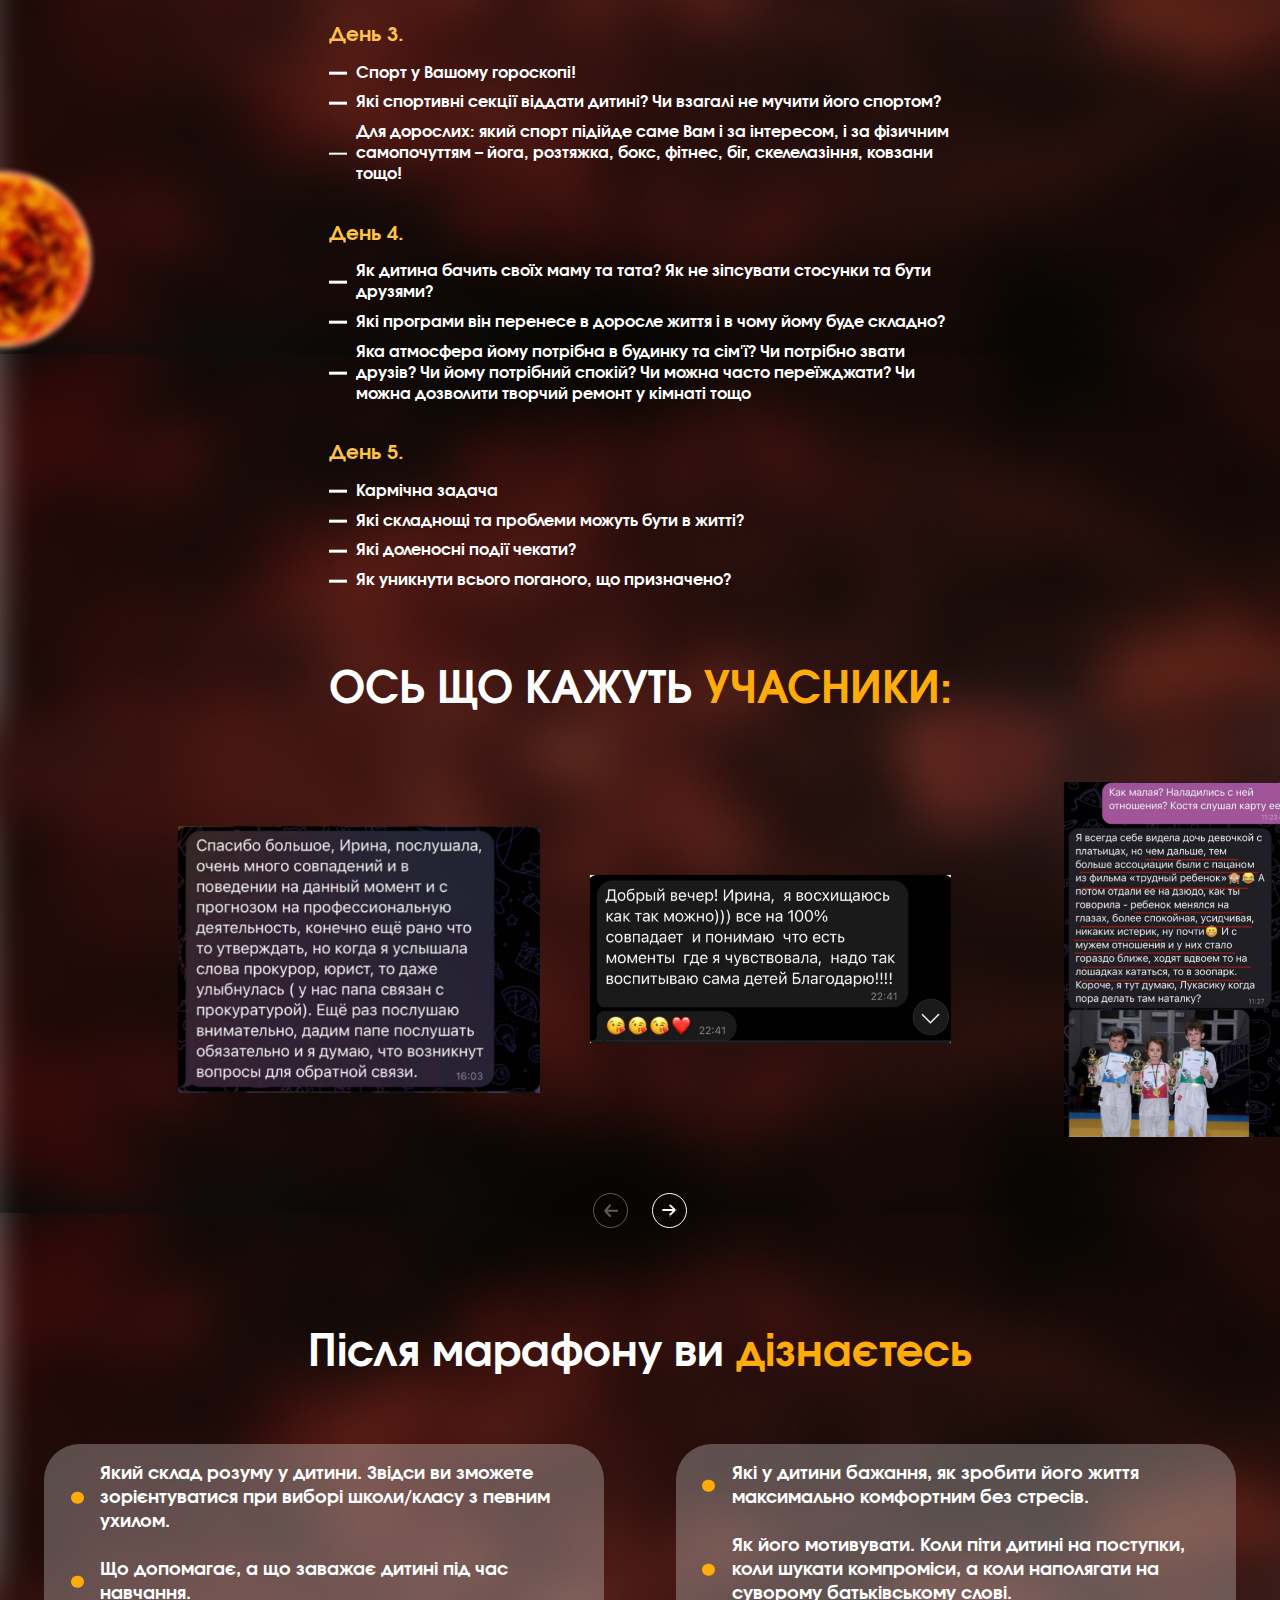
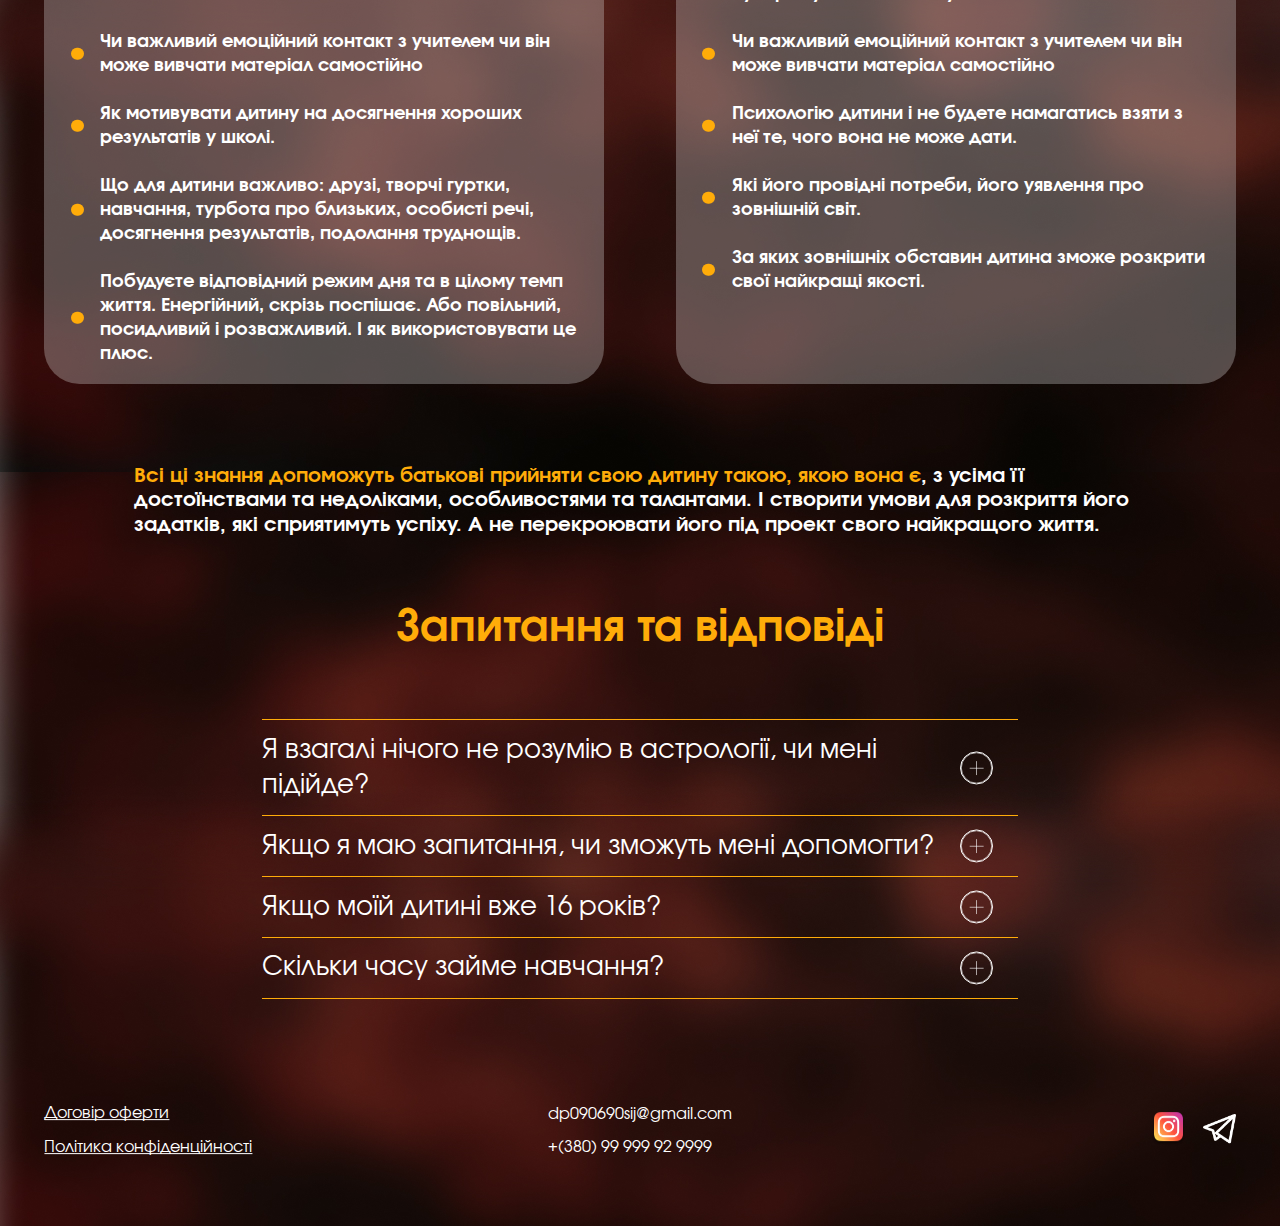
==== commit 88af15aa: "edits" ====
--- a/index.html
+++ b/index.html
@@ -174,25 +174,25 @@
                                     <span>
                                         Як порозумітися з дитиною?
                                     </span>
-                                    <img src="./img/problems/problems1.svg" alt="icon">
-                                </li>
-                                <li>
-                                    <span>
-                                        Як порозумітися з дитиною?
-                                    </span>
-                                    <img src="./img/problems/problems1.svg" alt="icon">
-                                </li>
-                                <li>
-                                    <span>
-                                        Як порозумітися з дитиною?
-                                    </span>
-                                    <img src="./img/problems/problems1.svg" alt="icon">
-                                </li>
-                                <li>
-                                    <span>
-                                        Як порозумітися з дитиною?
-                                    </span>
-                                    <img src="./img/problems/problems1.svg" alt="icon">
+                                    <img src="./img/icons/who1.svg" alt="icon">
+                                </li>
+                                <li>
+                                    <span>
+                                        Куди віддати дитині вчитися?
+                                    </span>
+                                    <img src="./img/icons/who2.svg" alt="icon">
+                                </li>
+                                <li>
+                                    <span>
+                                        У яку дитячий садок/школу щоб не ображали?
+                                    </span>
+                                    <img src="./img/icons/who3.svg" alt="icon">
+                                </li>
+                                <li>
+                                    <span>
+                                        Як вибрати секцію: малювання, співи, танці, спорт?
+                                    </span>
+                                    <img src="./img/icons/who4.svg" alt="icon">
                                 </li>
                             </ul>
                         </div>
@@ -200,27 +200,27 @@
                             <ul class="who__content-block-list">
                                 <li>
                                     <span>
-                                        Як порозумітися з дитиною?
-                                    </span>
-                                    <img src="./img/problems/problems1.svg" alt="icon">
-                                </li>
-                                <li>
-                                    <span>
-                                        Як порозумітися з дитиною?
-                                    </span>
-                                    <img src="./img/problems/problems1.svg" alt="icon">
-                                </li>
-                                <li>
-                                    <span>
-                                        Як порозумітися з дитиною?
-                                    </span>
-                                    <img src="./img/problems/problems1.svg" alt="icon">
-                                </li>
-                                <li>
-                                    <span>
-                                        Як порозумітися з дитиною?
-                                    </span>
-                                    <img src="./img/problems/problems1.svg" alt="icon">
+                                        Як мотивувати дитину?
+                                    </span>
+                                    <img src="./img/icons/who5.svg" alt="icon">
+                                </li>
+                                <li>
+                                    <span>
+                                        Як виростити його успішним?
+                                    </span>
+                                    <img src="./img/icons/who6.svg" alt="icon">
+                                </li>
+                                <li>
+                                    <span>
+                                        Які вчителі розкриють потенціал, а які загублять?
+                                    </span>
+                                    <img src="./img/icons/who7.svg" alt="icon">
+                                </li>
+                                <li>
+                                    <span>
+                                        Які вчителі розкриють потенціал, а які загублять?
+                                    </span>
+                                    <img src="./img/icons/who8.svg" alt="icon">
                                 </li>
                             </ul>
                         </div>
@@ -266,8 +266,7 @@
                                     <img src="./img/icons/problem2.svg" alt="icon">
                                 </div>
                                 <p>
-                                    Якимось дітям важливі друзі і не можна забороняти спілкуватися з ними, інакше Ви
-                                    станете ворогом номер 1 для дитини.
+                                    Якимось дітям потрібні свої гроші. Важливо видавати їм кишенькові, щоб вони вчилися користуватися ними. Їм важливо, щоб були свої речі, а не спільні. Інакше вони почнуть красти.
                                 </p>
                             </li>
                             <li class="who__content-bottom__list-item">
@@ -275,8 +274,7 @@
                                     <img src="./img/icons/problem3.svg" alt="icon">
                                 </div>
                                 <p>
-                                    Якимось дітям важливі друзі і не можна забороняти спілкуватися з ними, інакше Ви
-                                    станете ворогом номер 1 для дитини.
+                                    Якимось дітям потрібно займатися спортом, танцями, вести активний спосіб життя. Інакше цю енергію вони починають виплескувати під час уроків, де потрібна посидючість.
                                 </p>
                             </li>
                             <li class="who__content-bottom__list-item">
@@ -284,8 +282,7 @@
                                     <img src="./img/icons/problem4.svg" alt="icon">
                                 </div>
                                 <p>
-                                    Якимось дітям важливі друзі і не можна забороняти спілкуватися з ними, інакше Ви
-                                    станете ворогом номер 1 для дитини.
+                                    Чому дитина закрита і нічого не розповідає? Чому має особисті секрети, таємниці від батьків? Чому хоче усамітнитися, мати власну кімнату?
                                 </p>
                             </li>
                             <li class="who__content-bottom__list-item">
@@ -293,8 +290,7 @@
                                     <img src="./img/icons/problem5.svg" alt="icon">
                                 </div>
                                 <p>
-                                    Якимось дітям важливі друзі і не можна забороняти спілкуватися з ними, інакше Ви
-                                    станете ворогом номер 1 для дитини.
+                                    З цього дня ти навчишся розбиратися в гороскопі будь-якої людини, дізнаєшся про причини будь-яких проблем у житті та зрозумієш, як їх виправити!
                                 </p>
                             </li>
                         </ul>
@@ -320,8 +316,7 @@
                                                 <img src="./img/icons/problem1.svg" alt="icon">
                                             </div>
                                             <p>
-                                                Якимось дітям важливі друзі і не можна забороняти спілкуватися з ними,
-                                                інакше Ви станете ворогом номер 1 для дитини.
+                                                Якимось дітям потрібні свої гроші. Важливо видавати їм кишенькові, щоб вони вчилися користуватися ними. Їм важливо, щоб були свої речі, а не спільні. Інакше вони почнуть красти.
                                             </p>
                                         </div>
                                     </div>
@@ -331,8 +326,7 @@
                                                 <img src="./img/icons/problem1.svg" alt="icon">
                                             </div>
                                             <p>
-                                                Якимось дітям важливі друзі і не можна забороняти спілкуватися з ними,
-                                                інакше Ви станете ворогом номер 1 для дитини.
+                                                Якимось дітям потрібно займатися спортом, танцями, вести активний спосіб життя. Інакше цю енергію вони починають виплескувати під час уроків, де потрібна посидючість.
                                             </p>
                                         </div>
                                     </div>
@@ -342,8 +336,7 @@
                                                 <img src="./img/icons/problem1.svg" alt="icon">
                                             </div>
                                             <p>
-                                                Якимось дітям важливі друзі і не можна забороняти спілкуватися з ними,
-                                                інакше Ви станете ворогом номер 1 для дитини.
+                                                Чому дитина закрита і нічого не розповідає? Чому має особисті секрети, таємниці від батьків? Чому хоче усамітнитися, мати власну кімнату?
                                             </p>
                                         </div>
                                     </div>
@@ -353,8 +346,7 @@
                                                 <img src="./img/icons/problem1.svg" alt="icon">
                                             </div>
                                             <p>
-                                                Якимось дітям важливі друзі і не можна забороняти спілкуватися з ними,
-                                                інакше Ви станете ворогом номер 1 для дитини.
+                                                З цього дня ти навчишся розбиратися в гороскопі будь-якої людини, дізнаєшся про причини будь-яких проблем у житті та зрозумієш, як їх виправити!
                                             </p>
                                         </div>
                                     </div>
@@ -415,25 +407,25 @@
                                 <span class="program__list-item__text-lesson">День 2.</span>
                                 <ul class="program__list-item__text-list">
                                     <li class="program__list-item__text-list__item">
-                                        Головні риси характеру (Ваші чи дитини)
-                                    </li>
-                                    <li class="program__list-item__text-list__item">
-                                        У чому Ви (Ваша дитина) кращі за інших людей?
-                                    </li>
-                                    <li class="program__list-item__text-list__item">
-                                        Які у Вас таланти? (таланти дитини у дитячому гороскопі)
-                                    </li>
-                                    <li class="program__list-item__text-list__item">
-                                        У чому сила та призначення? (Призначення дитини в дитячому гороскопі)
-                                    </li>
-                                    <li class="program__list-item__text-list__item">
-                                        Що допоможе Вам вийти зі стану апатії та наповнитися енергією по гороскопу?
-                                    </li>
-                                    <li class="program__list-item__text-list__item">
-                                        Що допоможе Вам вийти зі стану апатії та наповнитися енергією по гороскопу?
+                                        Яка школа підійде дитині? Математична, строга чи приватна, де індивідуальний підхід? На які основні речі звертати увагу при виборі школи?
+                                    </li>
+                                    <li class="program__list-item__text-list__item">
+                                        Для дорослих: які курси дадуть Вам результат, а які не треба навіть і купувати! Індивідуальне наставництво?
+                                    </li>
+                                    <li class="program__list-item__text-list__item">
+                                        Робота у групі? Зрозумійте, як Вам вчитися, щоб отримувати результати все життя!
+                                    </li>
+                                    <li class="program__list-item__text-list__item">
+                                        Кар'єра: У яких сферах Ви можете побудувати кар'єру та стати успішною людиною?
+                                    </li>
+                                    <li class="program__list-item__text-list__item">
+                                        В який універ віддавати дитину та які навички прокачувати вже зараз для його успішної реалізації у майбутньому?
+                                    </li>
+                                    <li class="program__list-item__text-list__item">
+                                        Які хобі запропонувати дитині, щоб вони допомогли йому потім у кар'єрі, а на що не варто витрачати свій час!
                                     </li>
                                 </ul>
-                                <div class="program__list-item__bottom">
+                                <!-- <div class="program__list-item__bottom">
                                     <button class="program__list-item__btn">БОНУС</button>
                                     <ul class="drop__list-item__text-list">
                                         <li class="program__list-item__text-list__item">
@@ -445,7 +437,7 @@
                                             астрології?
                                         </li>
                                     </ul>
-                                </div>
+                                </div> -->
                             </div>
                         </li>
                         <li class="program__list-item">
@@ -453,25 +445,16 @@
                                 <span class="program__list-item__text-lesson">День 3.</span>
                                 <ul class="program__list-item__text-list">
                                     <li class="program__list-item__text-list__item">
-                                        Головні риси характеру (Ваші чи дитини)
-                                    </li>
-                                    <li class="program__list-item__text-list__item">
-                                        У чому Ви (Ваша дитина) кращі за інших людей?
-                                    </li>
-                                    <li class="program__list-item__text-list__item">
-                                        Які у Вас таланти? (таланти дитини у дитячому гороскопі)
-                                    </li>
-                                    <li class="program__list-item__text-list__item">
-                                        У чому сила та призначення? (Призначення дитини в дитячому гороскопі)
-                                    </li>
-                                    <li class="program__list-item__text-list__item">
-                                        Що допоможе Вам вийти зі стану апатії та наповнитися енергією по гороскопу?
-                                    </li>
-                                    <li class="program__list-item__text-list__item">
-                                        Що допоможе Вам вийти зі стану апатії та наповнитися енергією по гороскопу?
+                                        Спорт у Вашому гороскопі!
+                                    </li>
+                                    <li class="program__list-item__text-list__item">
+                                        Які спортивні секції віддати дитині? Чи взагалі не мучити його спортом?
+                                    </li>
+                                    <li class="program__list-item__text-list__item">
+                                        Для дорослих: який спорт підійде саме Вам і за інтересом, і за фізичним самопочуттям – йога, розтяжка, бокс, фітнес, біг, скелелазіння, ковзани тощо!
                                     </li>
                                 </ul>
-                                <div class="program__list-item__bottom">
+                                <!-- <div class="program__list-item__bottom">
                                     <button class="program__list-item__btn">БОНУС</button>
                                     <ul class="drop__list-item__text-list">
                                         <li class="program__list-item__text-list__item">
@@ -483,7 +466,7 @@
                                             астрології?
                                         </li>
                                     </ul>
-                                </div>
+                                </div> -->
                             </div>
                         </li>
                         <li class="program__list-item">
@@ -491,25 +474,16 @@
                                 <span class="program__list-item__text-lesson">День 4.</span>
                                 <ul class="program__list-item__text-list">
                                     <li class="program__list-item__text-list__item">
-                                        Головні риси характеру (Ваші чи дитини)
-                                    </li>
-                                    <li class="program__list-item__text-list__item">
-                                        У чому Ви (Ваша дитина) кращі за інших людей?
-                                    </li>
-                                    <li class="program__list-item__text-list__item">
-                                        Які у Вас таланти? (таланти дитини у дитячому гороскопі)
-                                    </li>
-                                    <li class="program__list-item__text-list__item">
-                                        У чому сила та призначення? (Призначення дитини в дитячому гороскопі)
-                                    </li>
-                                    <li class="program__list-item__text-list__item">
-                                        Що допоможе Вам вийти зі стану апатії та наповнитися енергією по гороскопу?
-                                    </li>
-                                    <li class="program__list-item__text-list__item">
-                                        Що допоможе Вам вийти зі стану апатії та наповнитися енергією по гороскопу?
+                                        Як дитина бачить своїх маму та тата? Як не зіпсувати стосунки та бути друзями?
+                                    </li>
+                                    <li class="program__list-item__text-list__item">
+                                        Які програми він перенесе в доросле життя і в чому йому буде складно?
+                                    </li>
+                                    <li class="program__list-item__text-list__item">
+                                        Яка атмосфера йому потрібна в будинку та сім'ї? Чи потрібно звати друзів? Чи йому потрібний спокій? Чи можна часто переїжджати? Чи можна дозволити творчий ремонт у кімнаті тощо
                                     </li>
                                 </ul>
-                                <div class="program__list-item__bottom">
+                                <!-- <div class="program__list-item__bottom">
                                     <button class="program__list-item__btn">БОНУС</button>
                                     <ul class="drop__list-item__text-list">
                                         <li class="program__list-item__text-list__item">
@@ -521,7 +495,7 @@
                                             астрології?
                                         </li>
                                     </ul>
-                                </div>
+                                </div> -->
                             </div>
                         </li>
                         <li class="program__list-item">
@@ -529,25 +503,19 @@
                                 <span class="program__list-item__text-lesson">День 5.</span>
                                 <ul class="program__list-item__text-list">
                                     <li class="program__list-item__text-list__item">
-                                        Головні риси характеру (Ваші чи дитини)
-                                    </li>
-                                    <li class="program__list-item__text-list__item">
-                                        У чому Ви (Ваша дитина) кращі за інших людей?
-                                    </li>
-                                    <li class="program__list-item__text-list__item">
-                                        Які у Вас таланти? (таланти дитини у дитячому гороскопі)
-                                    </li>
-                                    <li class="program__list-item__text-list__item">
-                                        У чому сила та призначення? (Призначення дитини в дитячому гороскопі)
-                                    </li>
-                                    <li class="program__list-item__text-list__item">
-                                        Що допоможе Вам вийти зі стану апатії та наповнитися енергією по гороскопу?
-                                    </li>
-                                    <li class="program__list-item__text-list__item">
-                                        Що допоможе Вам вийти зі стану апатії та наповнитися енергією по гороскопу?
+                                        Кармічна задача
+                                    </li>
+                                    <li class="program__list-item__text-list__item">
+                                        Які складнощі та проблеми можуть бути в житті?
+                                    </li>
+                                    <li class="program__list-item__text-list__item">
+                                        Які доленосні події чекати?
+                                    </li>
+                                    <li class="program__list-item__text-list__item">
+                                        Як уникнути всього поганого, що призначено?
                                     </li>
                                 </ul>
-                                <div class="program__list-item__bottom">
+                                <!-- <div class="program__list-item__bottom">
                                     <button class="program__list-item__btn">БОНУС</button>
                                     <ul class="drop__list-item__text-list">
                                         <li class="program__list-item__text-list__item">
@@ -559,7 +527,7 @@
                                             астрології?
                                         </li>
                                     </ul>
-                                </div>
+                                </div> -->
                             </div>
                         </li>
                     </ul>
@@ -583,16 +551,22 @@
                                 <img class=" cases__img" src="./img/reviews/image2.jpg" alt="review">
                             </div>
                             <div class="swiper-slide">
-                                <img class=" cases__img" src="./img/reviews/image 1.jpg" alt="review">
+                                <img class=" cases__img" src="./img/reviews/image3.jpg" alt="review">
                             </div>
                             <div class="swiper-slide">
-                                <img class=" cases__img" src="./img/reviews/image 1.jpg" alt="review">
+                                <img class=" cases__img" src="./img/reviews/image4.jpg" alt="review">
                             </div>
                             <div class="swiper-slide">
-                                <img class=" cases__img" src="./img/reviews/image 1.jpg" alt="review">
+                                <img class=" cases__img" src="./img/reviews/image5.jpg" alt="review">
                             </div>
                             <div class="swiper-slide">
-                                <img class=" cases__img" src="./img/reviews/image 1.jpg" alt="review">
+                                <img class=" cases__img" src="./img/reviews/image6.jpg" alt="review">
+                            </div>
+                            <div class="swiper-slide">
+                                <img class=" cases__img" src="./img/reviews/image7.jpg" alt="review">
+                            </div>
+                            <div class="swiper-slide">
+                                <img class=" cases__img" src="./img/reviews/image8.jpg" alt="review">
                             </div>
                         </div>
                     </div>
@@ -626,35 +600,30 @@
                                 Як мотивувати дитину на досягнення хороших результатів у школі.
                             </li>
                             <li class="after__list-item">
-                                Що для дитини важливо: друзі, творчі гуртки, навчання, турбота про близьких, особисті
-                                речі, досягнення результатів, подолання труднощів.
-                            </li>
-                            <li class="after__list-item">
-                                Який склад розуму у дитини. Звідси ви зможете зорієнтуватися при виборі школи/класу з
-                                певним ухилом.
+                                Що для дитини важливо: друзі, творчі гуртки, навчання, турбота про близьких, особисті речі, досягнення результатів, подолання труднощів.
+                            </li>
+                            <li class="after__list-item">
+                                Побудуєте відповідний режим дня та в цілому темп життя. Енергійний, скрізь поспішає. Або повільний, посидливий і розважливий. І як використовувати це плюс.
                             </li>
                         </ul>
                         <ul class="after__list">
                             <li class="after__list-item">
-                                Який склад розуму у дитини. Звідси ви зможете зорієнтуватися при виборі школи/класу з
-                                певним ухилом.
-                            </li>
-                            <li class="after__list-item">
-                                Що допомагає, а що заважає дитині під час навчання.
+                                Які у дитини бажання, як зробити його життя максимально комфортним без стресів.
+                            </li>
+                            <li class="after__list-item">
+                                Як його мотивувати. Коли піти дитині на поступки, коли шукати компроміси, а коли наполягати на суворому батьківському слові.
                             </li>
                             <li class="after__list-item">
                                 Чи важливий емоційний контакт з учителем чи він може вивчати матеріал самостійно
                             </li>
                             <li class="after__list-item">
-                                Як мотивувати дитину на досягнення хороших результатів у школі.
-                            </li>
-                            <li class="after__list-item">
-                                Що для дитини важливо: друзі, творчі гуртки, навчання, турбота про близьких, особисті
-                                речі, досягнення результатів, подолання труднощів.
-                            </li>
-                            <li class="after__list-item">
-                                Який склад розуму у дитини. Звідси ви зможете зорієнтуватися при виборі школи/класу з
-                                певним ухилом.
+                                Психологію дитини і не будете намагатись взяти з неї те, чого вона не може дати.
+                            </li>
+                            <li class="after__list-item">
+                                Які його провідні потреби, його уявлення про зовнішній світ.
+                            </li>
+                            <li class="after__list-item">
+                                За яких зовнішніх обставин дитина зможе розкрити свої найкращі якості.
                             </li>
                         </ul>
                     </div>
--- a/css/style.css
+++ b/css/style.css
@@ -735,6 +735,11 @@
     flex-direction: column;
     gap: 2rem;
 }
+.who__content-block-list li {
+    display: flex;
+    gap: 1rem;
+    align-items: center;
+}
 
 .who__content-block li span {
     font-family: var(--font-family);
@@ -960,6 +965,7 @@
     display: flex;
     flex-direction: column;
     gap: 3rem;
+    align-items: flex-start
 }
 
 .program__list-item__btn {
@@ -998,7 +1004,7 @@
     position: relative;
 }
 
-.program__list-item:last-child::after {
+/* .program__list-item:last-child::after {
     content: '';
     position: absolute;
     right: -8.9rem;
@@ -1009,7 +1015,7 @@
     background-position: center;
     background-repeat: no-repeat;
     background-size: cover;
-}
+} */
 
 .swiper--reviews {
     padding-left: 20rem;
@@ -1279,6 +1285,7 @@
     gap: 3rem;
     color: var(--white);
     font-size: 2rem;
+    word-break: break-all;
     line-height: 150%;
 }
 
@@ -1419,7 +1426,7 @@
     .about::before {
         content: '';
         position: absolute;
-        filter: blur(21.400001525878906px);
+        filter: blur(15.400001525878906px);
         background: #080b0a;
         left: -4.1rem;
         right: -4.1rem;
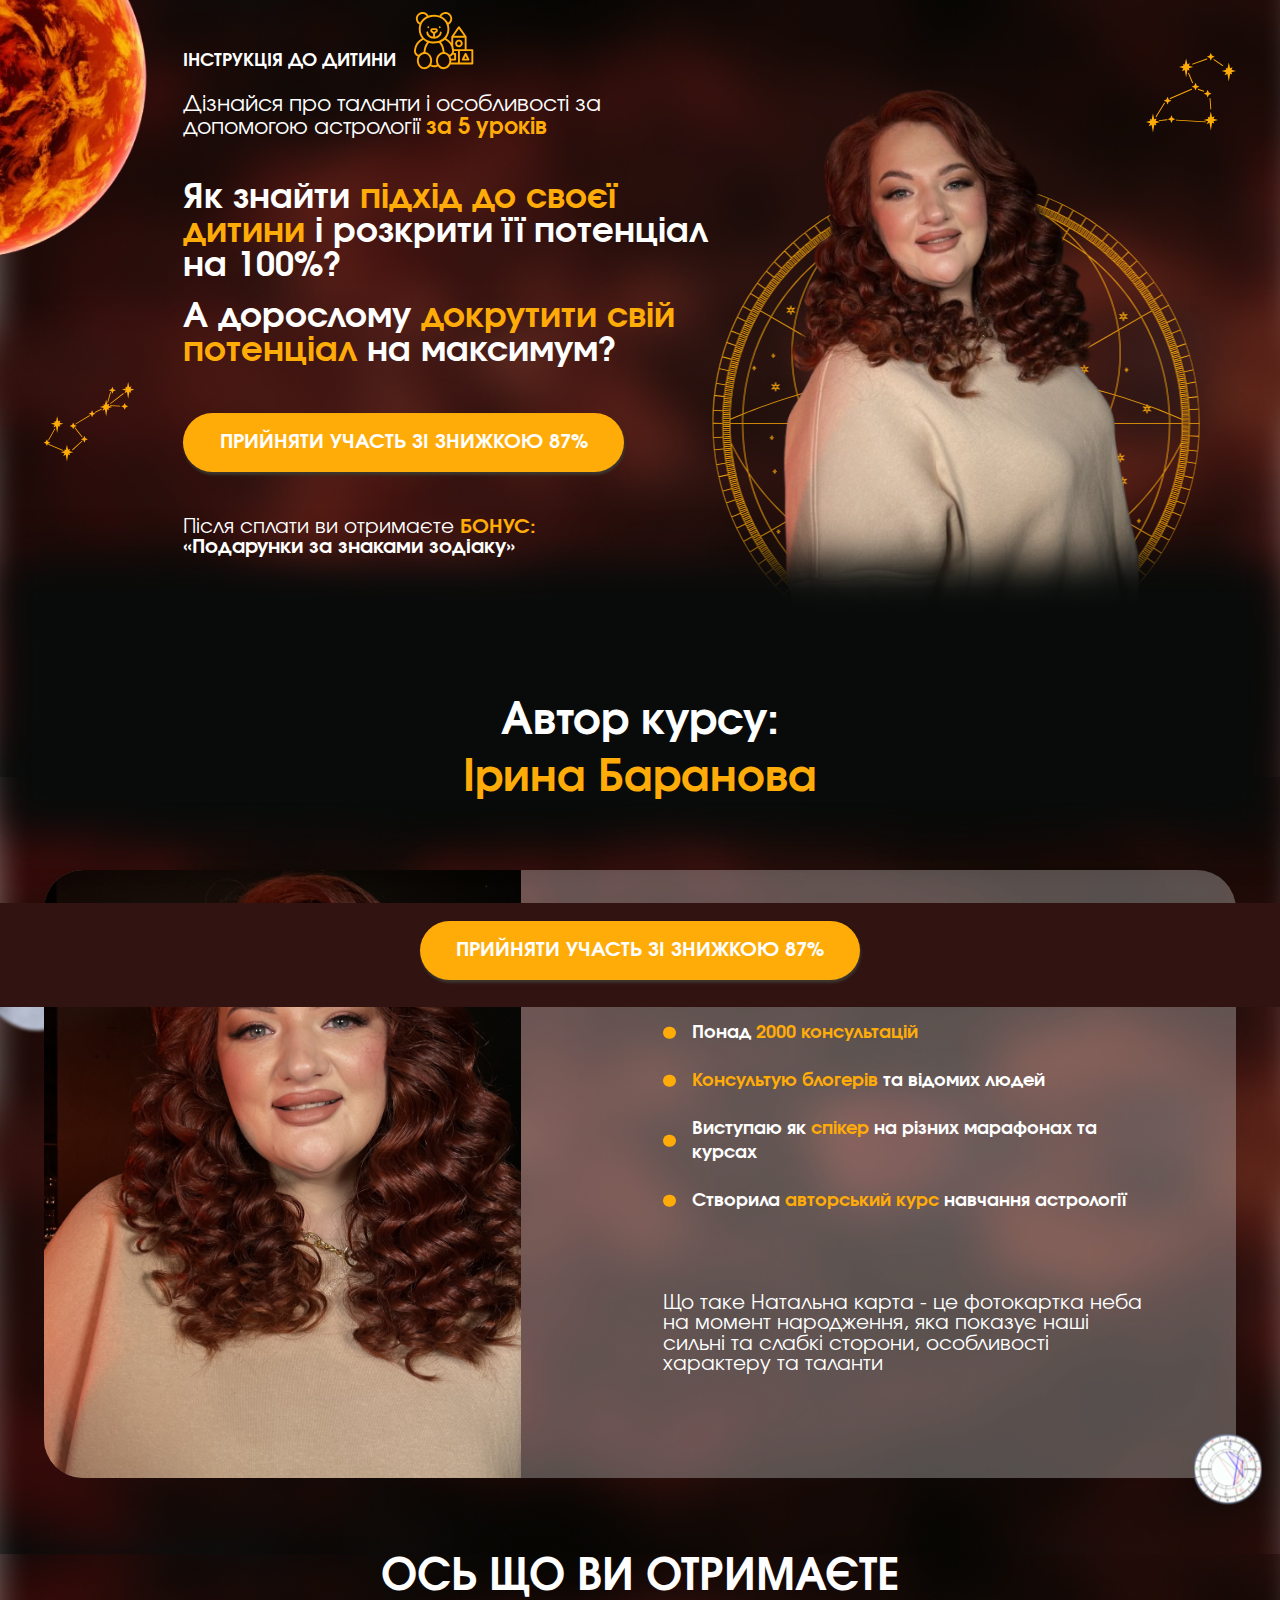
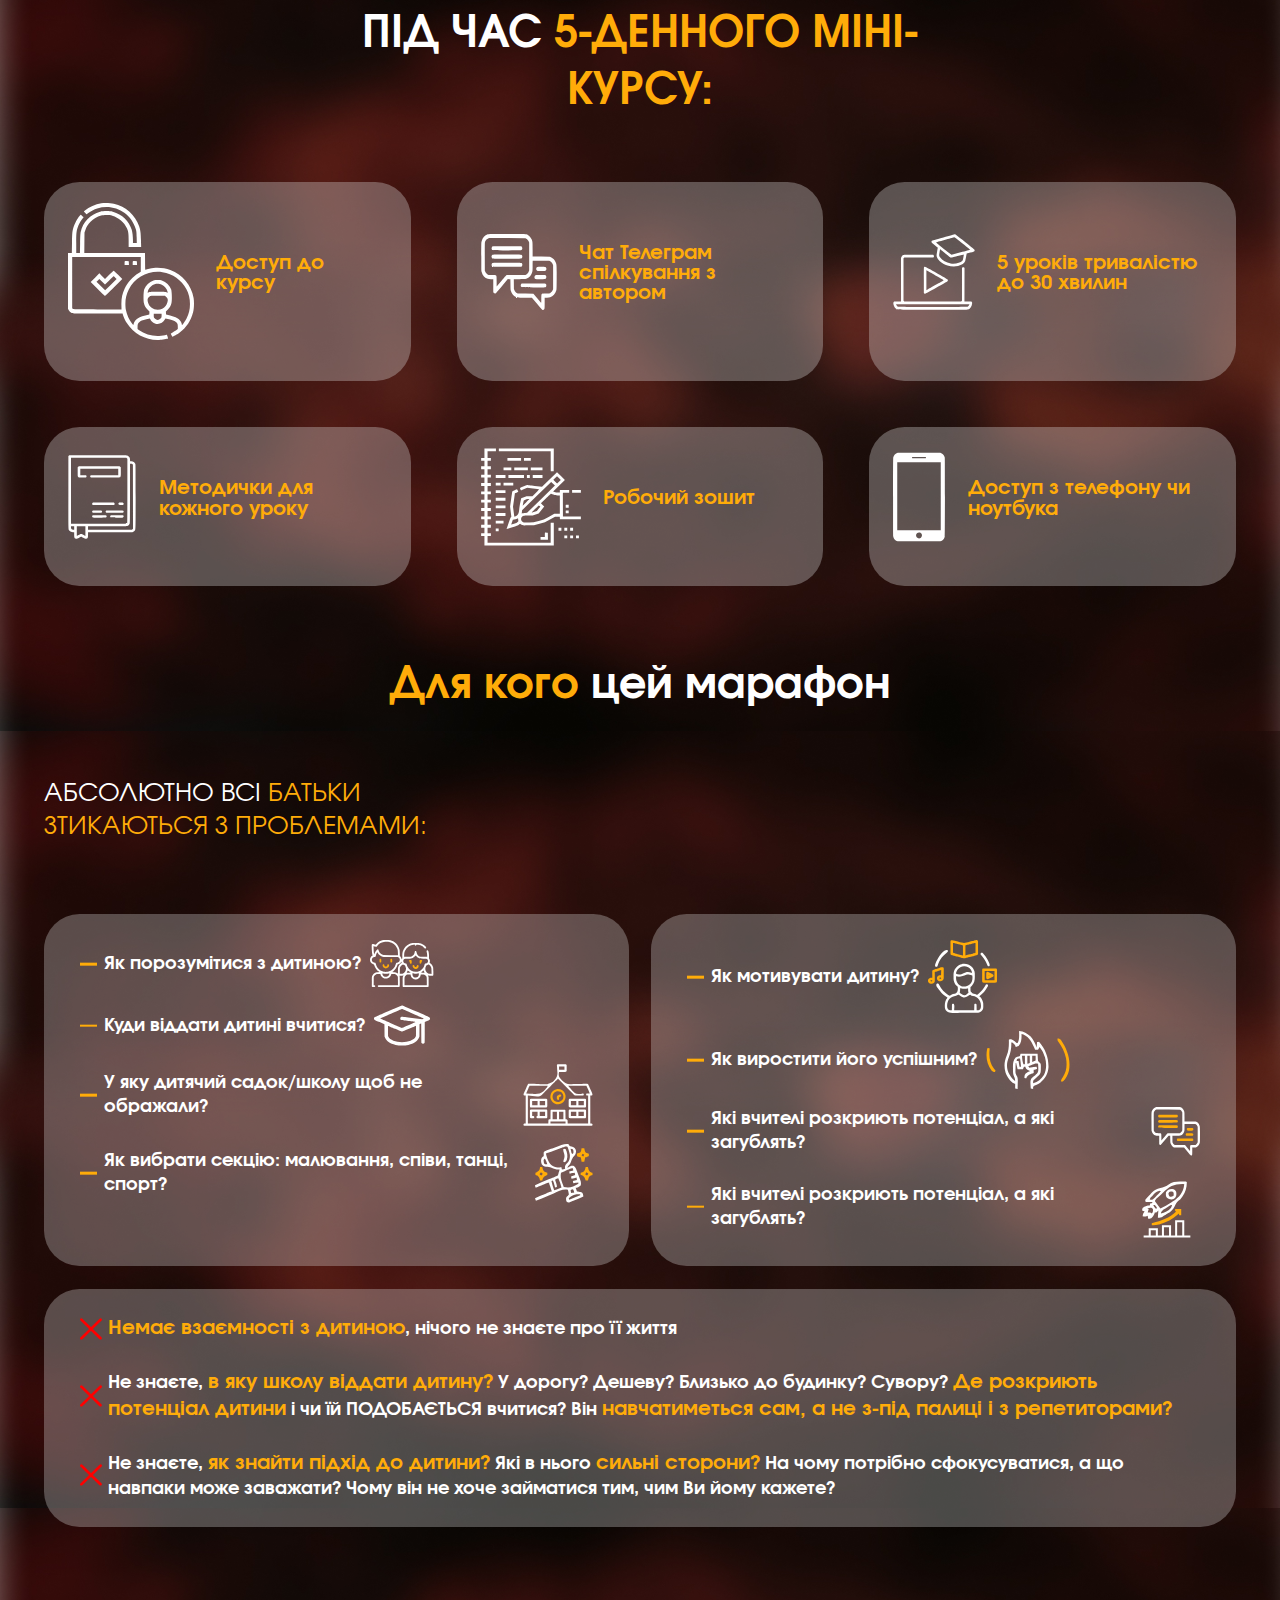
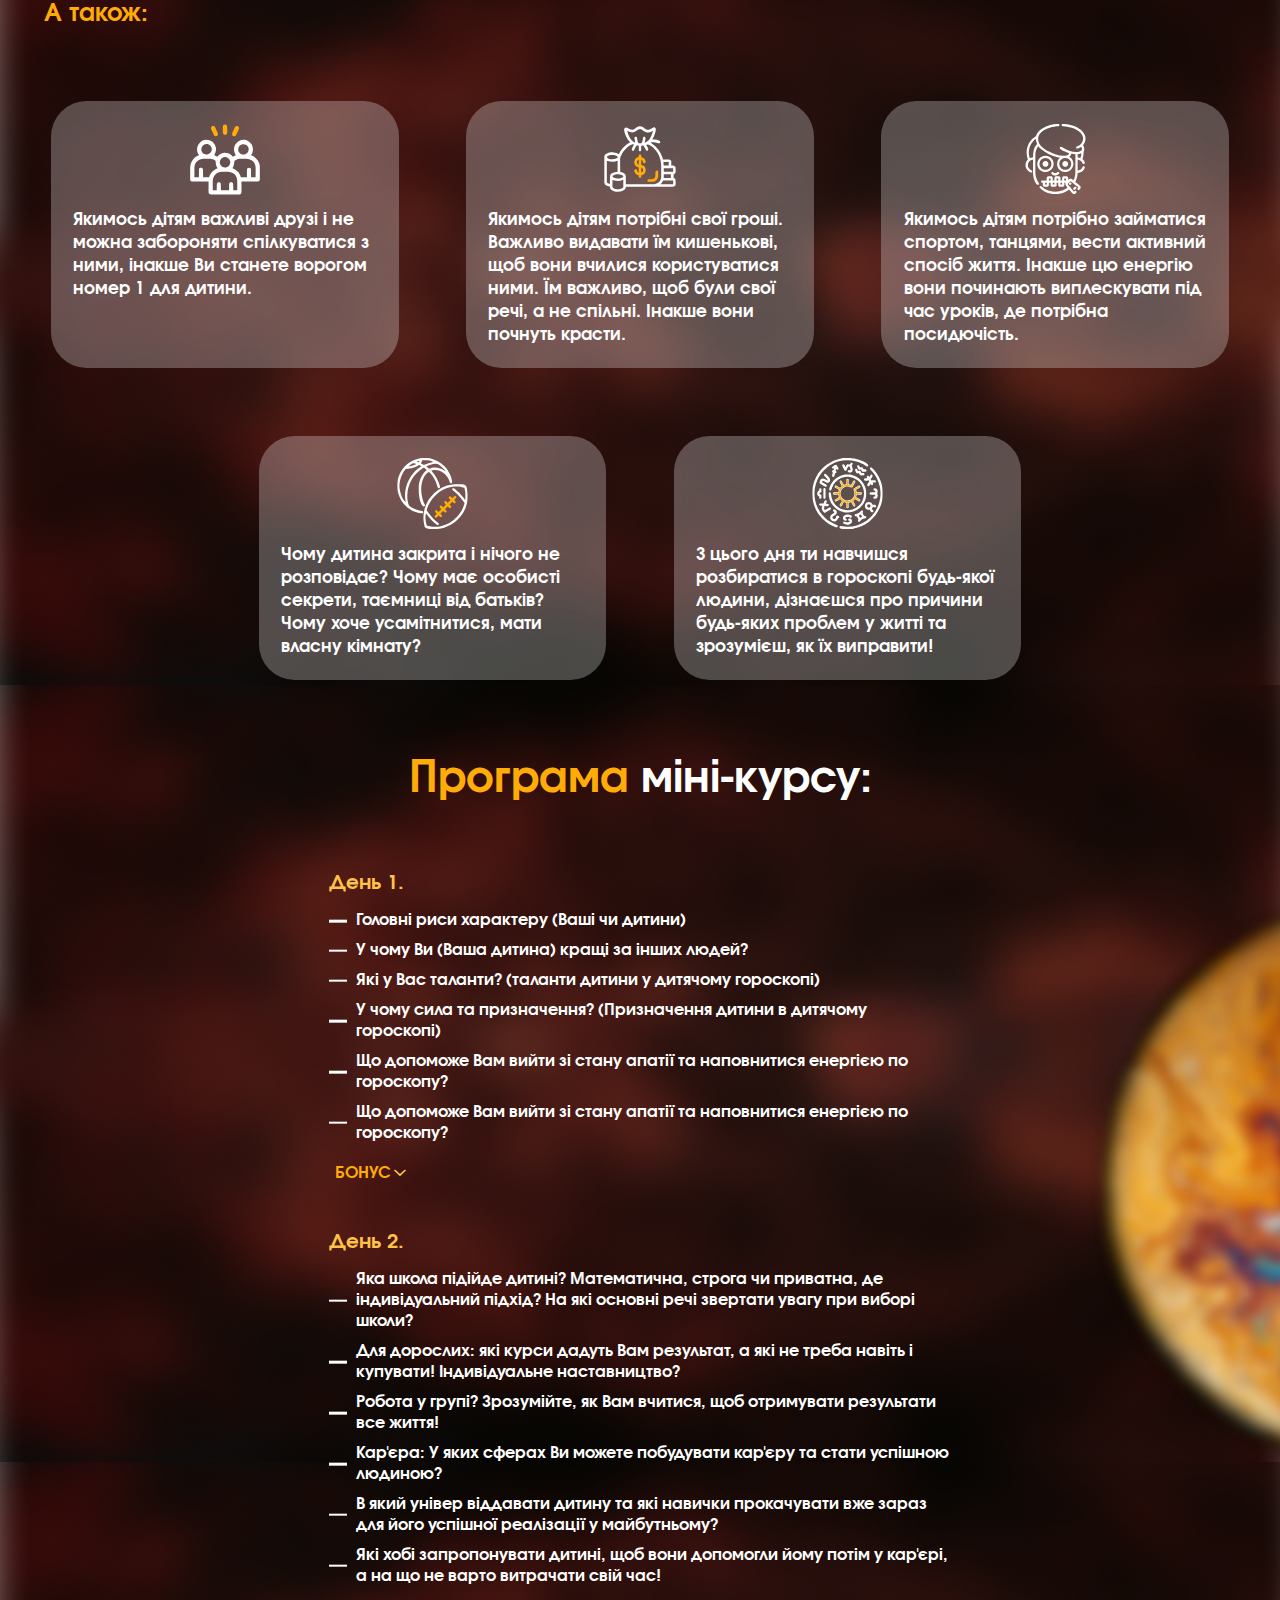
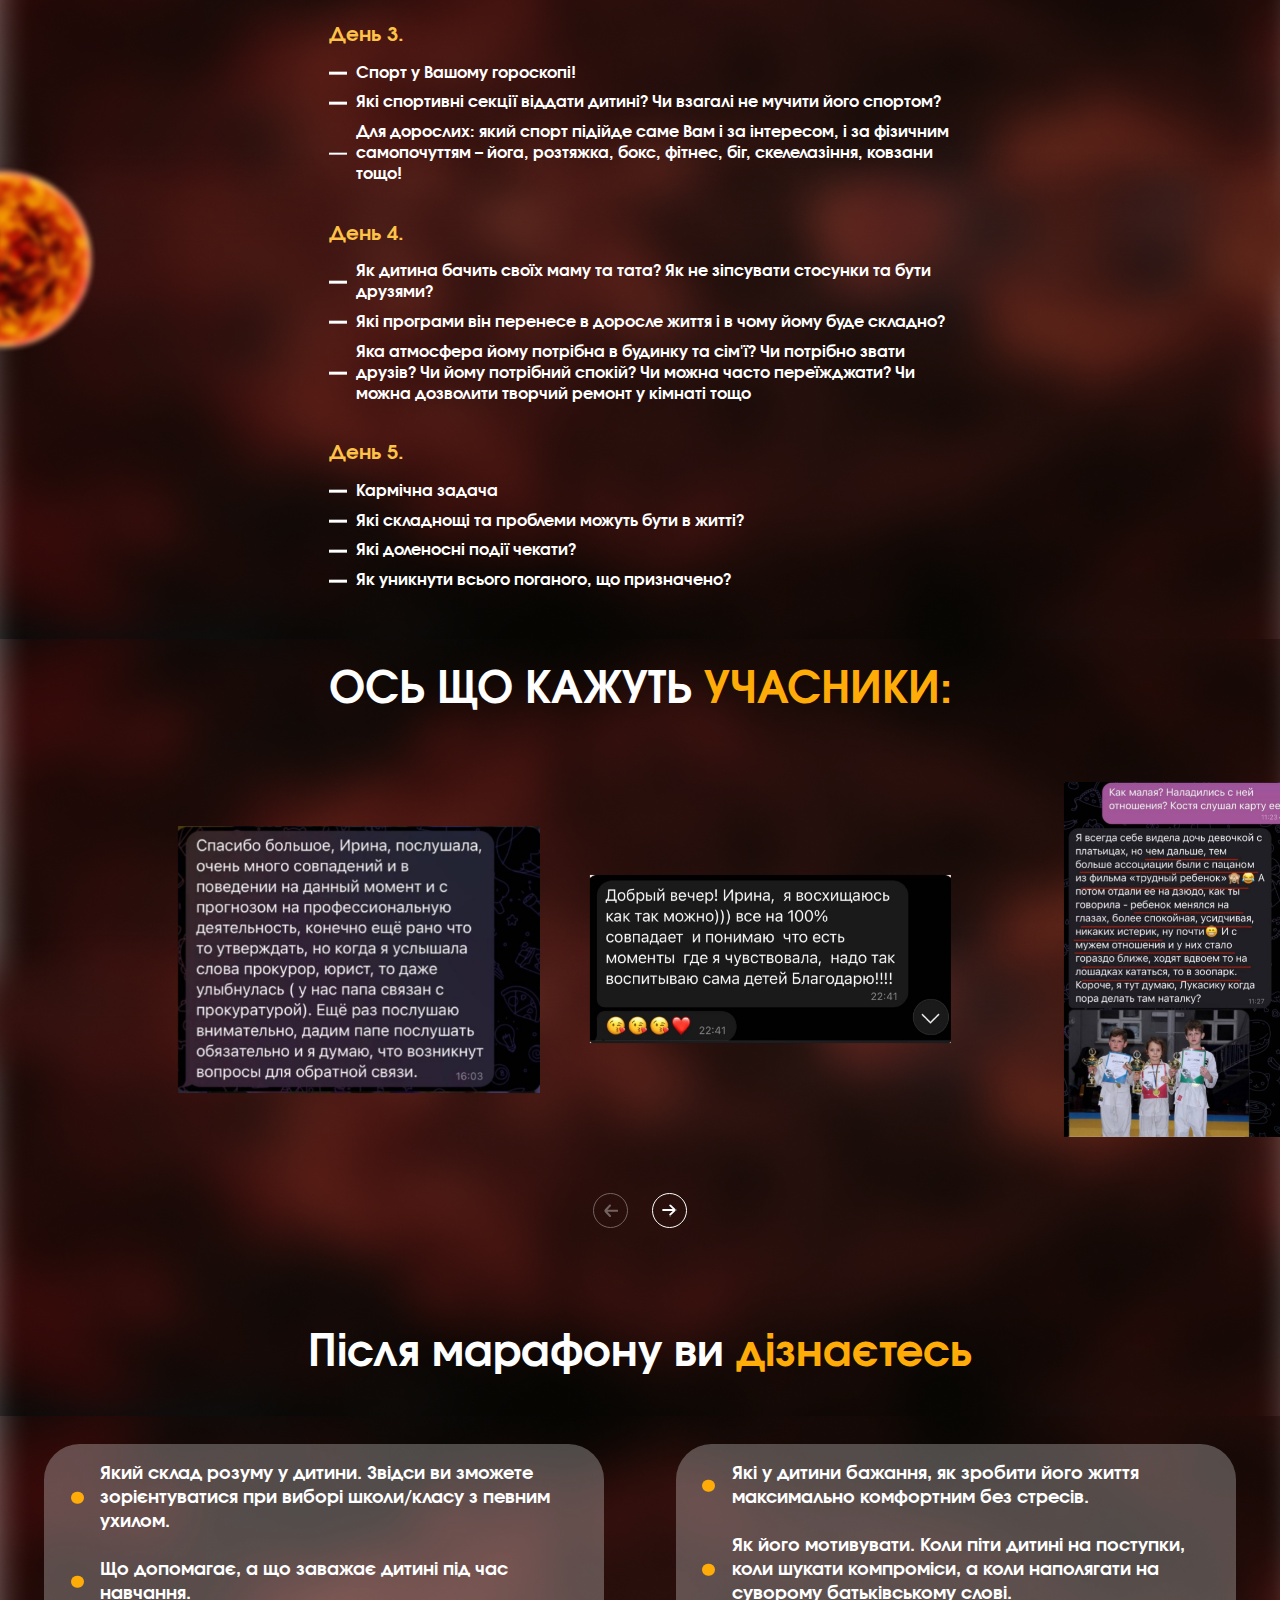
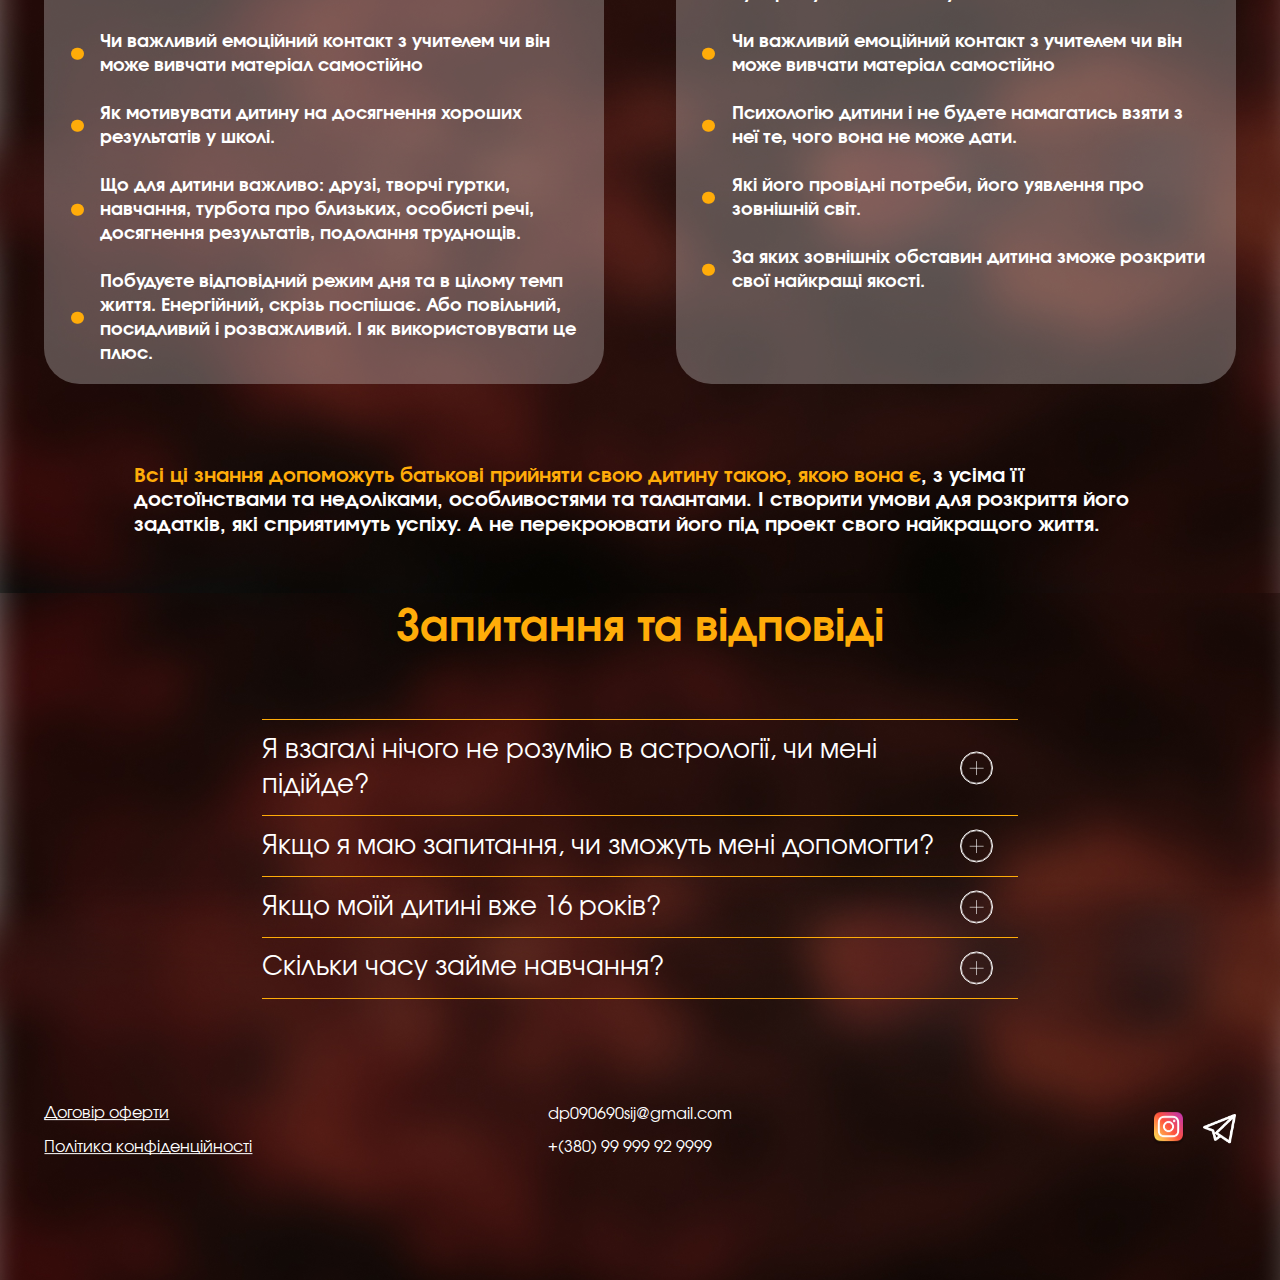
==== commit b1508d25: "edits" ====
--- a/index.html
+++ b/index.html
@@ -4,7 +4,7 @@
 <head>
     <meta charset="UTF-8">
     <meta name="viewport" content="width=device-width, initial-scale=1.0">
-    <title>Як не заїдати емоції?</title>
+    <title>Інструкція до дитини</title>
     <link rel="stylesheet" href="./css/swiper.css">
     <link rel="stylesheet" href="./css/style.css">
 </head>
@@ -36,7 +36,7 @@
                                 </div>
                             </h1>
                             <div class="button__wrapper head__button-wrapper head__button-wrapper--desk">
-                                <button class="btn head__link-desk head__btn button--popup">
+                                <button class="btn head__link-desk head__btn">
                                     ПРИЙНЯТИ УЧАСТЬ ЗІ ЗНИЖКОЮ 87%
                                 </button>
                             </div>
@@ -51,7 +51,7 @@
                     </div>
                     <div class="head__content-bottom__mobile">
                         <div class="button__wrapper head__button-wrapper head__button-wrapper--mobile">
-                            <button class="btn head__link-desk head__btn button--popup">
+                            <button class="btn head__link-desk head__btn">
                                 ПРИЙНЯТИ УЧАСТЬ ЗІ ЗНИЖКОЮ 87%
                             </button>
                         </div>
@@ -313,7 +313,7 @@
                                     <div class="swiper-slide">
                                         <div class="who__content-bottom__list-item">
                                             <div class="who__content-bottom__list-item__img">
-                                                <img src="./img/icons/problem1.svg" alt="icon">
+                                                <img src="./img/icons/problem2.svg" alt="icon">
                                             </div>
                                             <p>
                                                 Якимось дітям потрібні свої гроші. Важливо видавати їм кишенькові, щоб вони вчилися користуватися ними. Їм важливо, щоб були свої речі, а не спільні. Інакше вони почнуть красти.
@@ -323,7 +323,7 @@
                                     <div class="swiper-slide">
                                         <div class="who__content-bottom__list-item">
                                             <div class="who__content-bottom__list-item__img">
-                                                <img src="./img/icons/problem1.svg" alt="icon">
+                                                <img src="./img/icons/problem3.svg" alt="icon">
                                             </div>
                                             <p>
                                                 Якимось дітям потрібно займатися спортом, танцями, вести активний спосіб життя. Інакше цю енергію вони починають виплескувати під час уроків, де потрібна посидючість.
@@ -333,7 +333,7 @@
                                     <div class="swiper-slide">
                                         <div class="who__content-bottom__list-item">
                                             <div class="who__content-bottom__list-item__img">
-                                                <img src="./img/icons/problem1.svg" alt="icon">
+                                                <img src="./img/icons/problem4.svg" alt="icon">
                                             </div>
                                             <p>
                                                 Чому дитина закрита і нічого не розповідає? Чому має особисті секрети, таємниці від батьків? Чому хоче усамітнитися, мати власну кімнату?
@@ -343,7 +343,7 @@
                                     <div class="swiper-slide">
                                         <div class="who__content-bottom__list-item">
                                             <div class="who__content-bottom__list-item__img">
-                                                <img src="./img/icons/problem1.svg" alt="icon">
+                                                <img src="./img/icons/problem5.svg" alt="icon">
                                             </div>
                                             <p>
                                                 З цього дня ти навчишся розбиратися в гороскопі будь-якої людини, дізнаєшся про причини будь-яких проблем у житті та зрозумієш, як їх виправити!
@@ -677,6 +677,9 @@
                     </div>
                 </div>
             </section>
+            <div class="popup-container">
+                <button class="btn button--popup">ПРИЙНЯТИ УЧАСТЬ ЗІ ЗНИЖКОЮ 87%</button>
+              </div>
         </main>
         <footer class="footer">
             <div class="container">
--- a/css/style.css
+++ b/css/style.css
@@ -288,13 +288,25 @@
 
 body {
     background-image: url('../img/back2.jpg');
-    /* background-size: contain; */
+    background-size: contain;
     background-repeat: repeat-y;
 }
 
 .head {
     position: relative;
     overflow: hidden;
+}
+
+.popup-container {
+    position: fixed;
+    padding: 2rem 0 3rem;
+    bottom: -12rem;
+    left: 0;
+    text-align: center;
+    transition: bottom .3s ease-in-out;
+    z-index: 10;
+    width: 100%;
+    background-color: #311311;
 }
 
 
@@ -425,6 +437,7 @@
     font-weight: 700;
     font-size: 2.3rem;
     color: var(--white);
+    border: none;
     background: var(--orange);
     cursor: pointer;
 }
@@ -1221,7 +1234,7 @@
 .footer__content {
     display: flex;
     justify-content: center;
-    margin-bottom: 8rem;
+    margin-bottom: 14rem;
     position: relative;
 }
 
@@ -1595,7 +1608,6 @@
         flex-direction: column;
         align-items: center;
         gap: 5rem;
-        padding-bottom: 8rem;
         text-align: center;
     }
     .footer__contacts{
@@ -1646,6 +1658,13 @@
     .document__container{
         font-size: 1.8rem;
     }
+
+
+    .button--popup{
+        margin-bottom: 0;
+        padding: 1.8rem;
+    }
+    
 }
 
 
@@ -1662,3 +1681,14 @@
 
 
 
+@media(min-width:991.98px) {
+    .btn, a{
+        transition: all .3s ease;
+    }
+    .btn:hover{
+        background-color: #deab44
+    }
+    a:hover{
+        color: #b9b9b9;
+    }
+}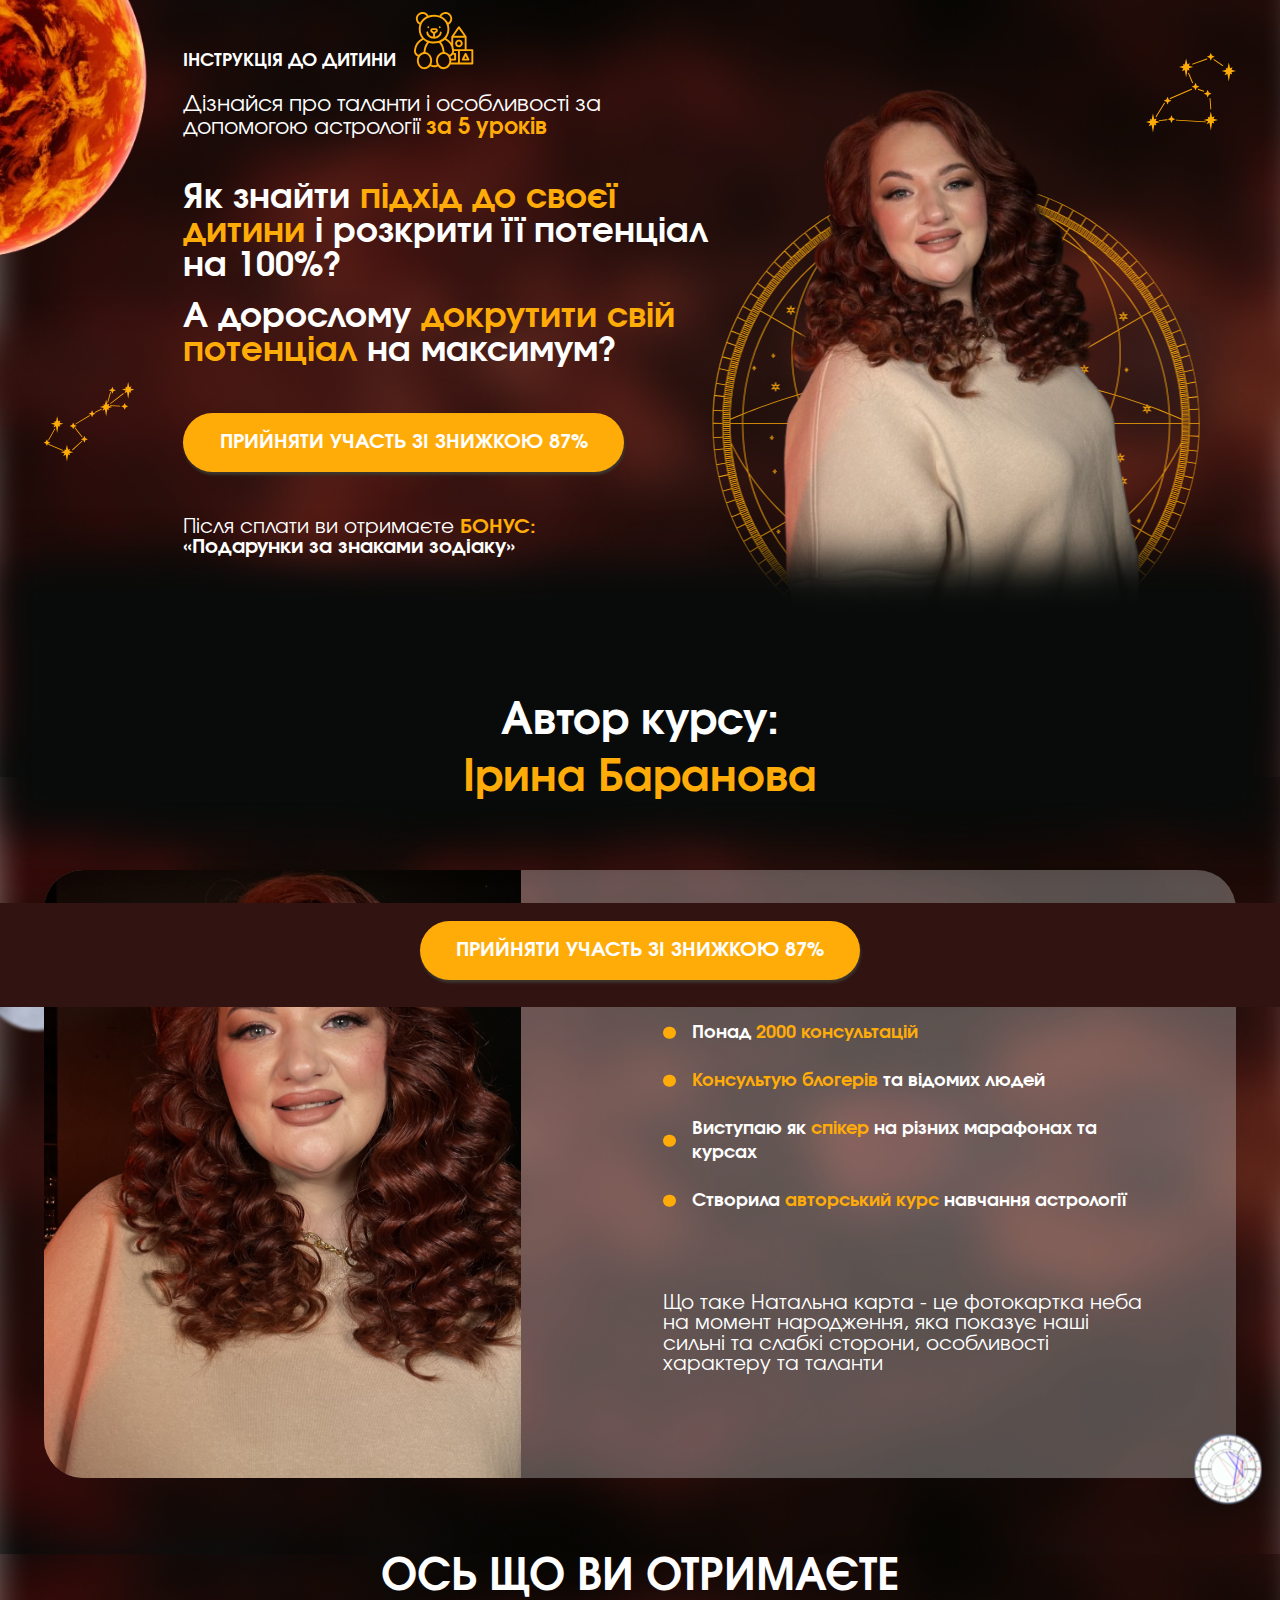
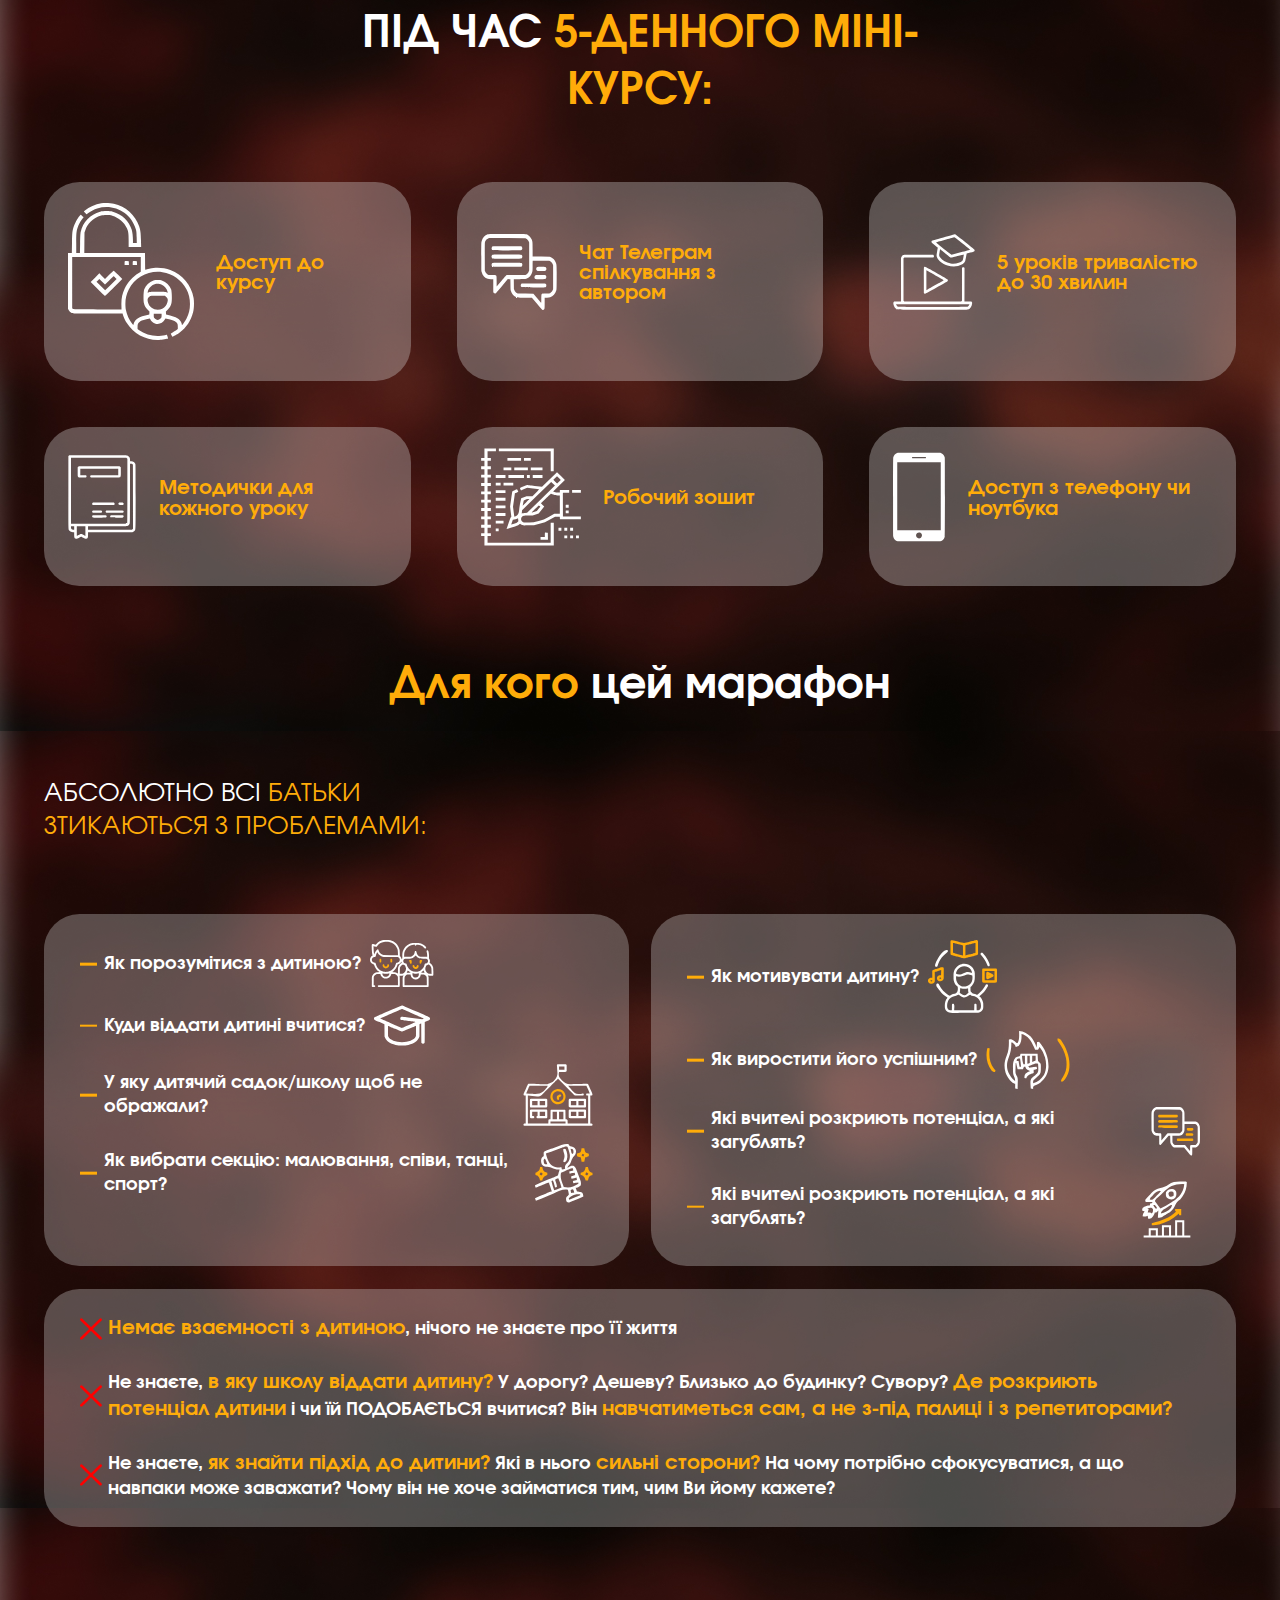
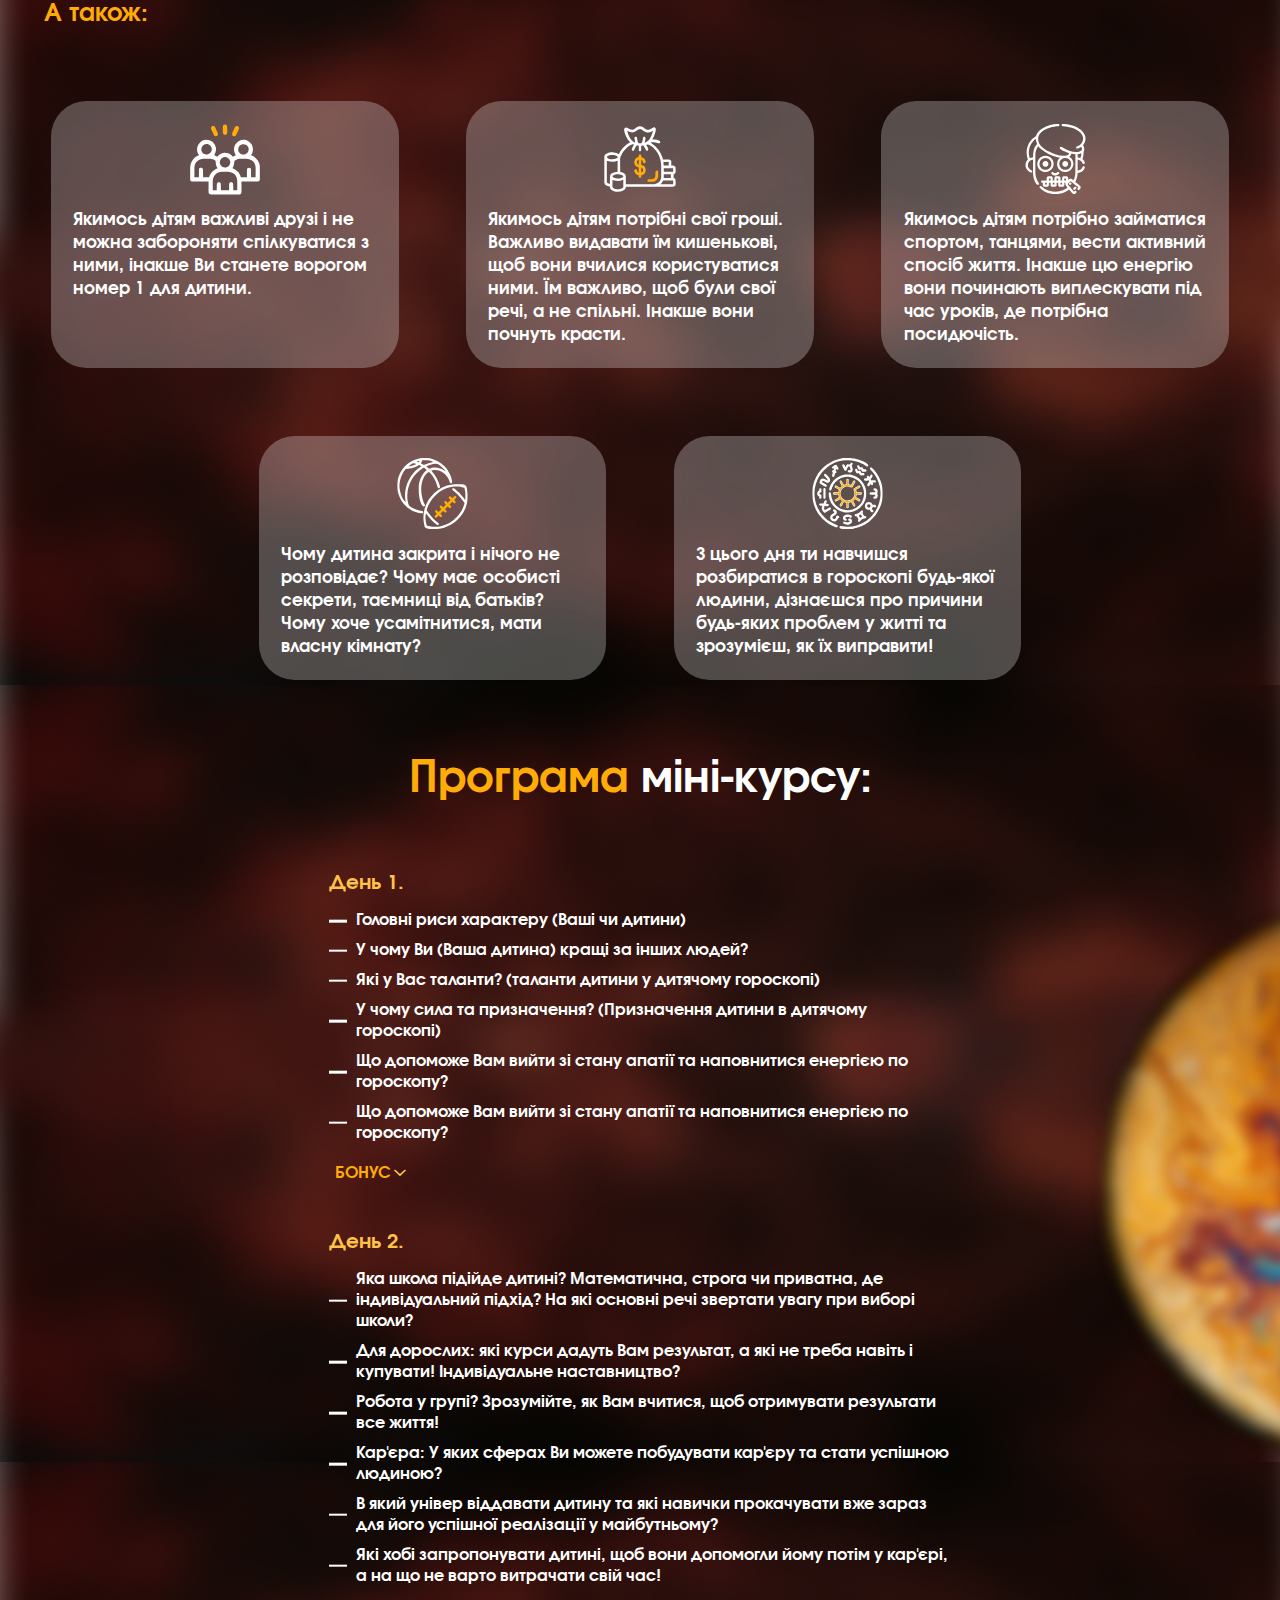
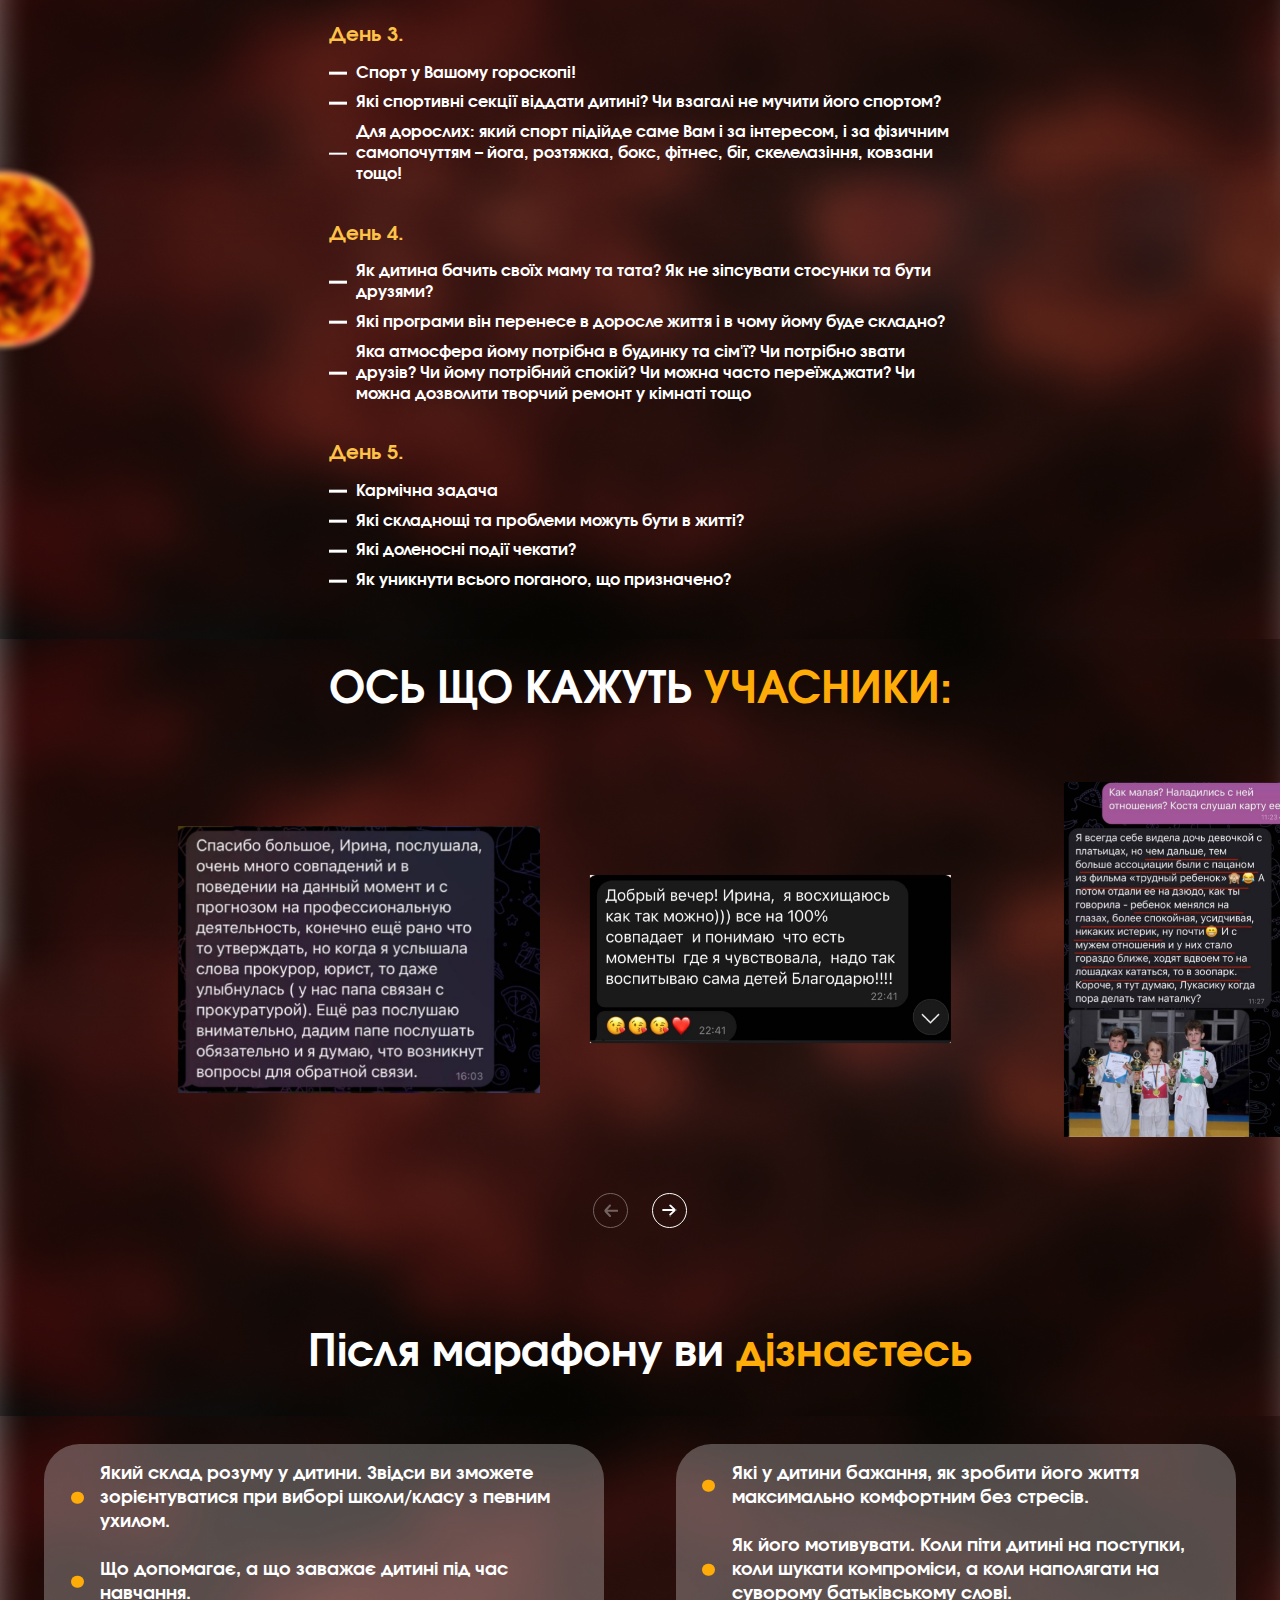
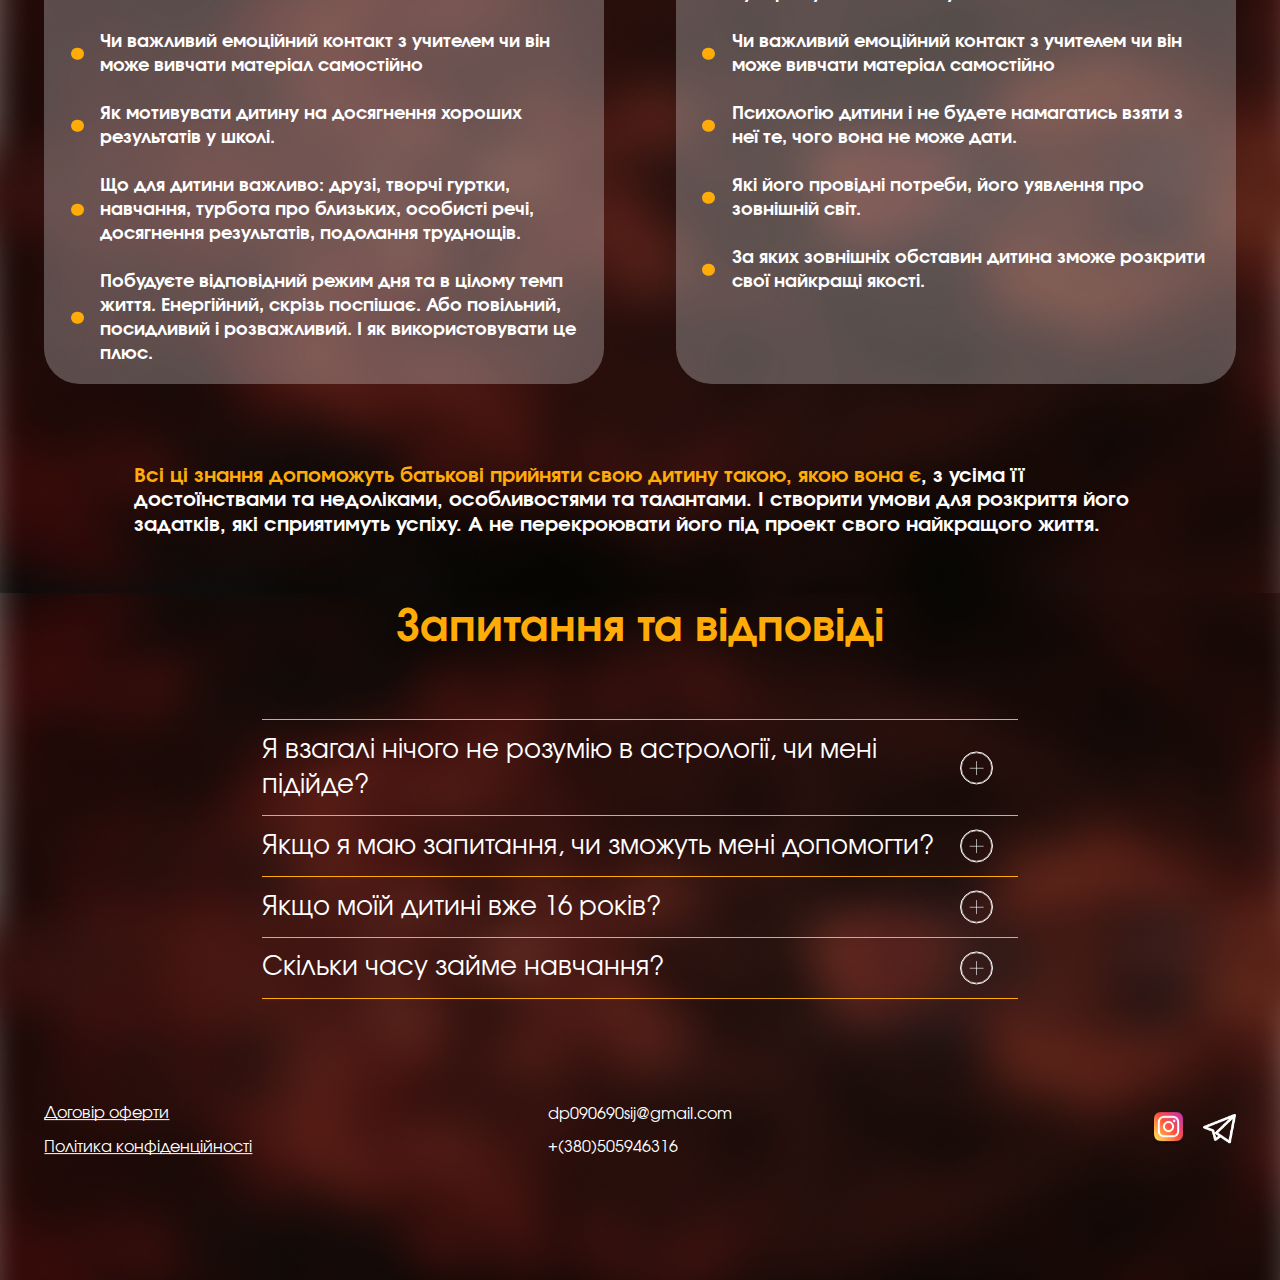
==== commit 3ddbab08: "edits" ====
--- a/index.html
+++ b/index.html
@@ -690,7 +690,7 @@
                     </div>
                     <div class="contacts">
                         <a href="mailto:dp090690sij@gmail.com">dp090690sij@gmail.com</a>
-                        <a href="tel:+380999999299999">+(380) 99 999 92 9999</a>
+                        <a href="tel:+380505946316">+(380)505946316</a>
                     </div>
                     <div class="social__networks">
                         <a href="https://www.instagram.com/wow.cosmic"
